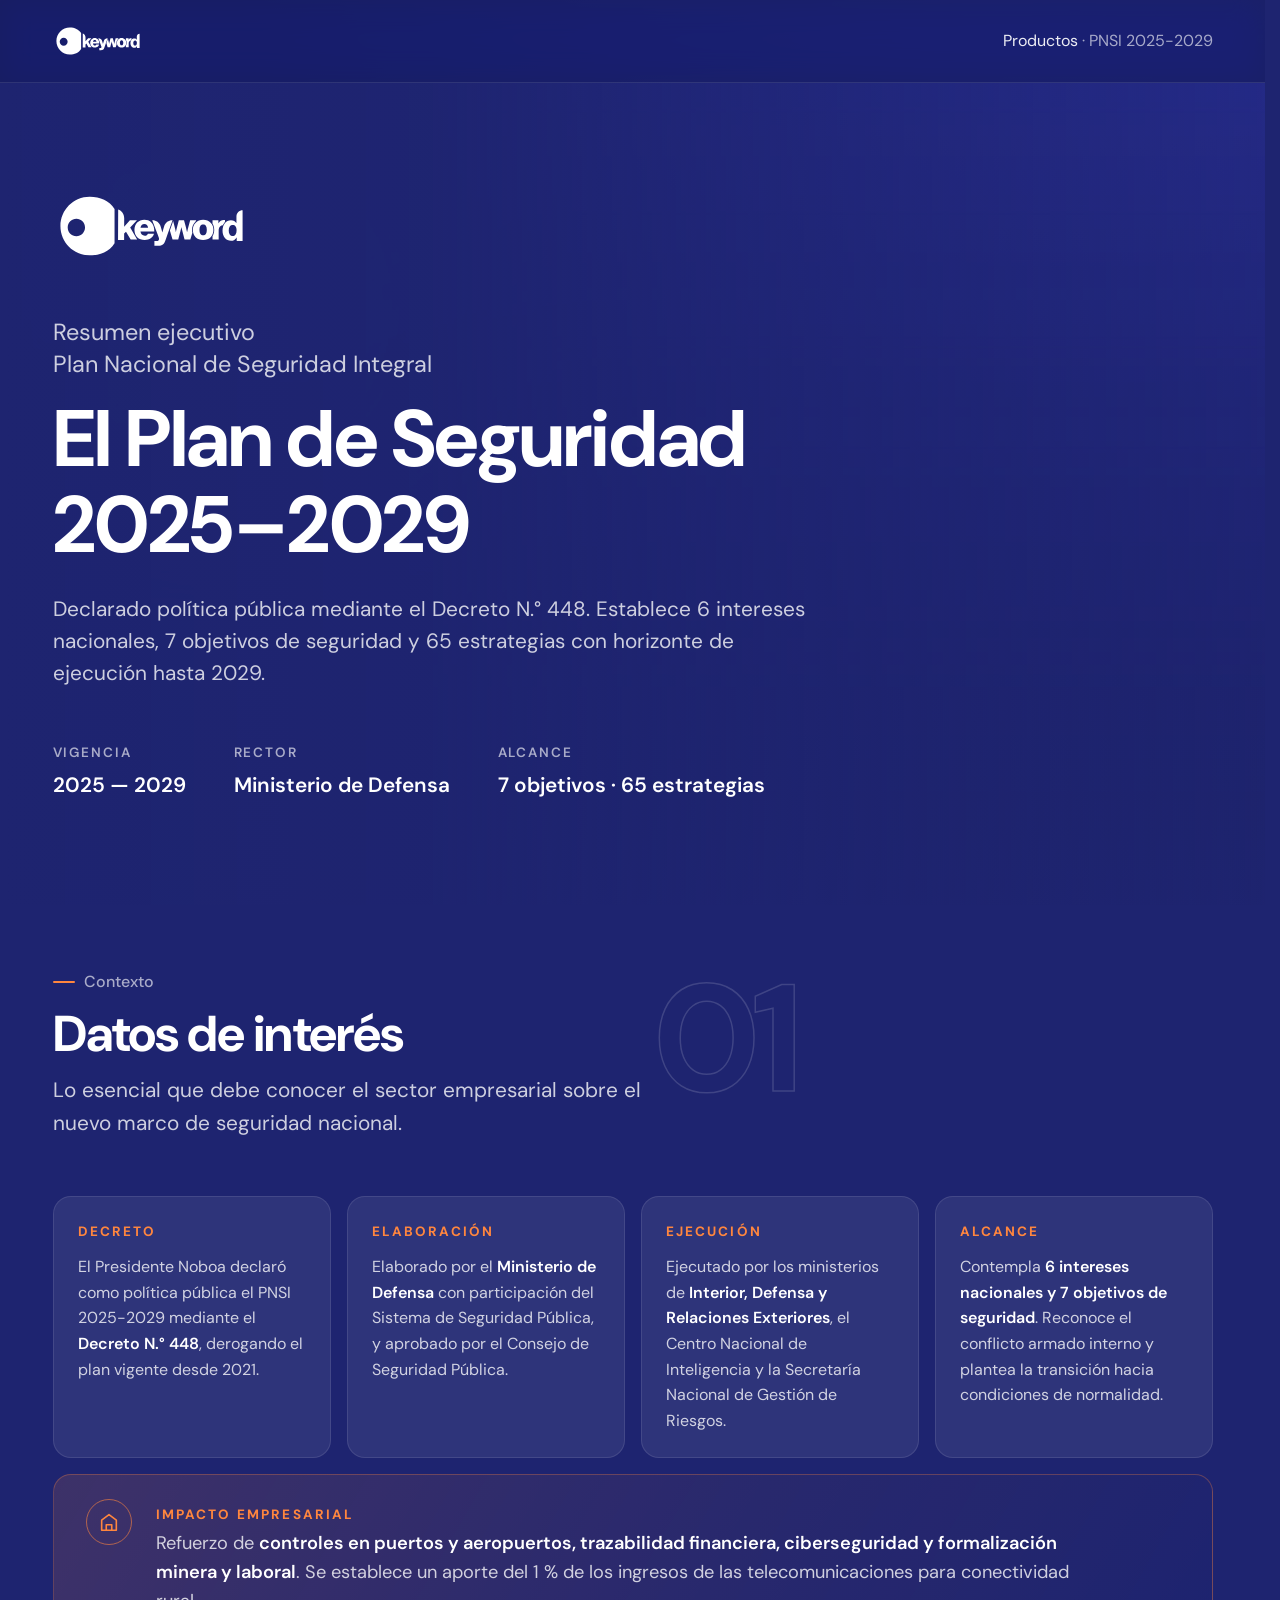
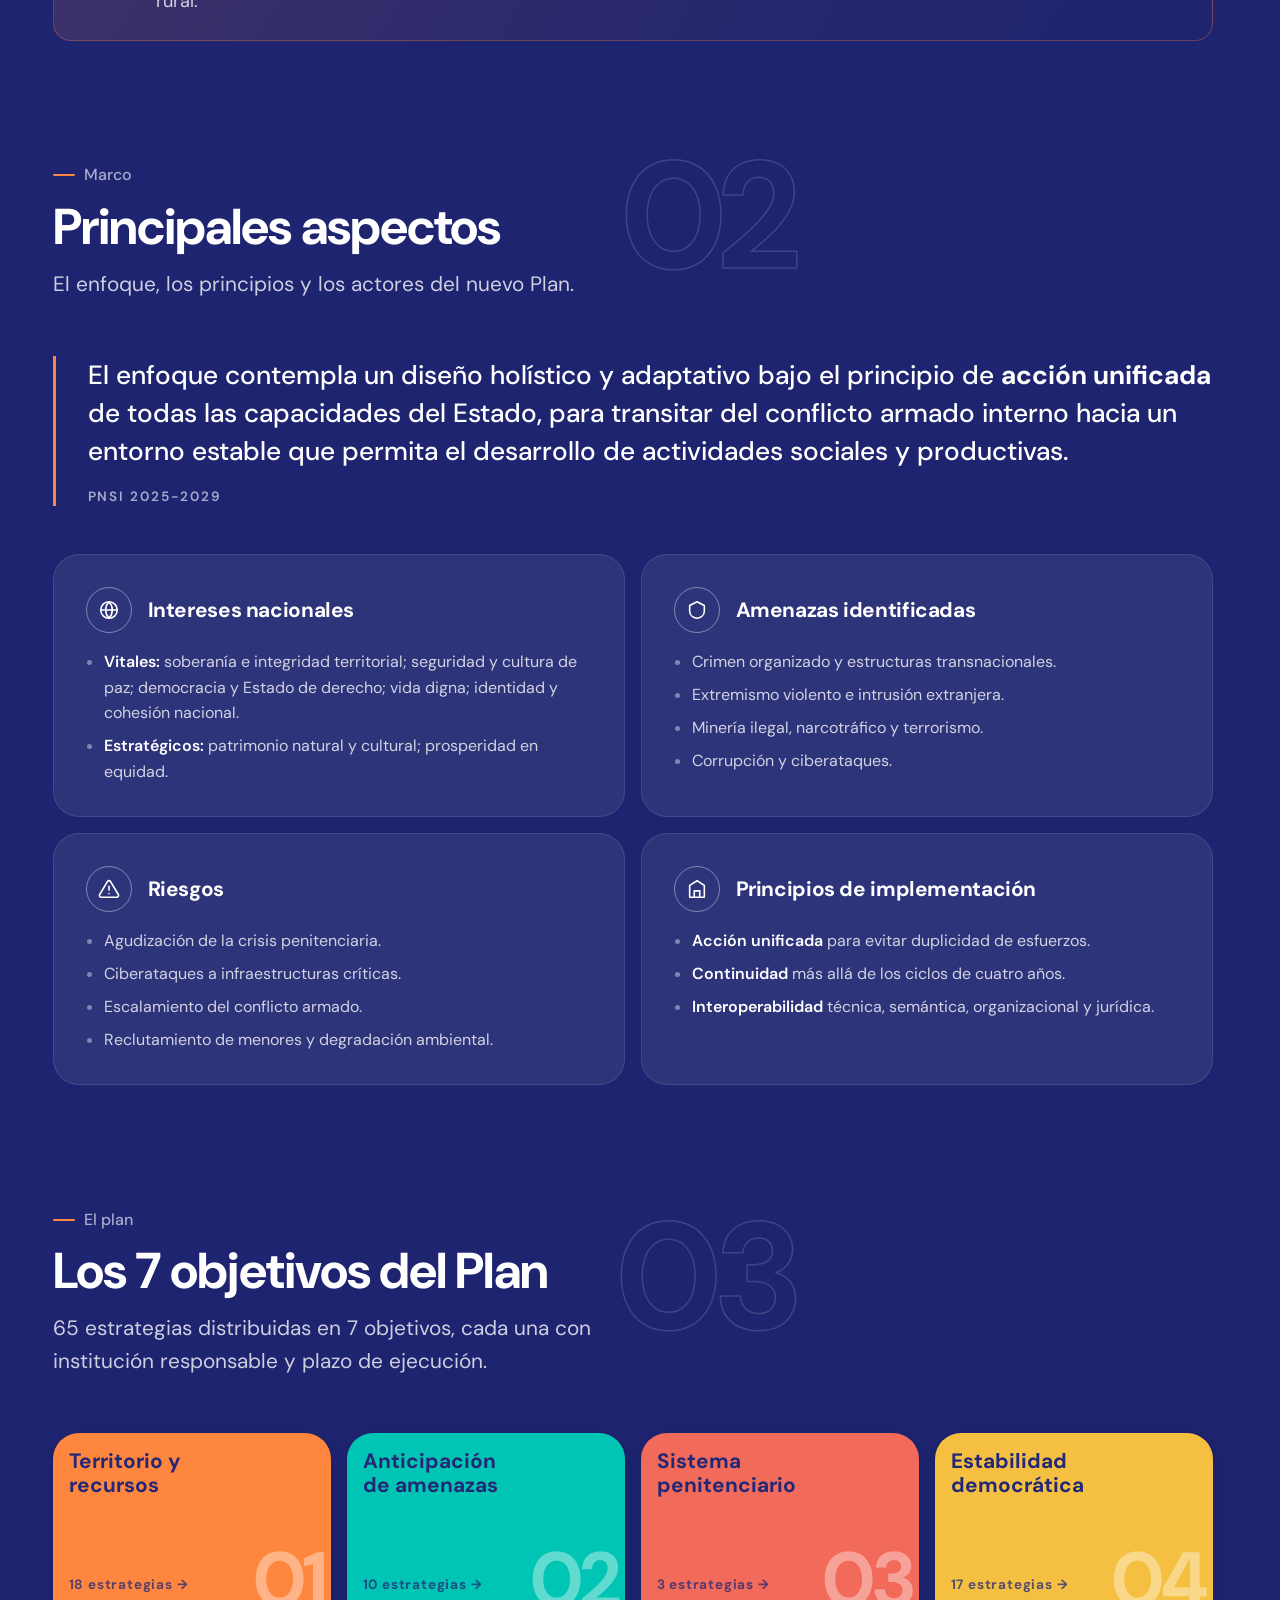
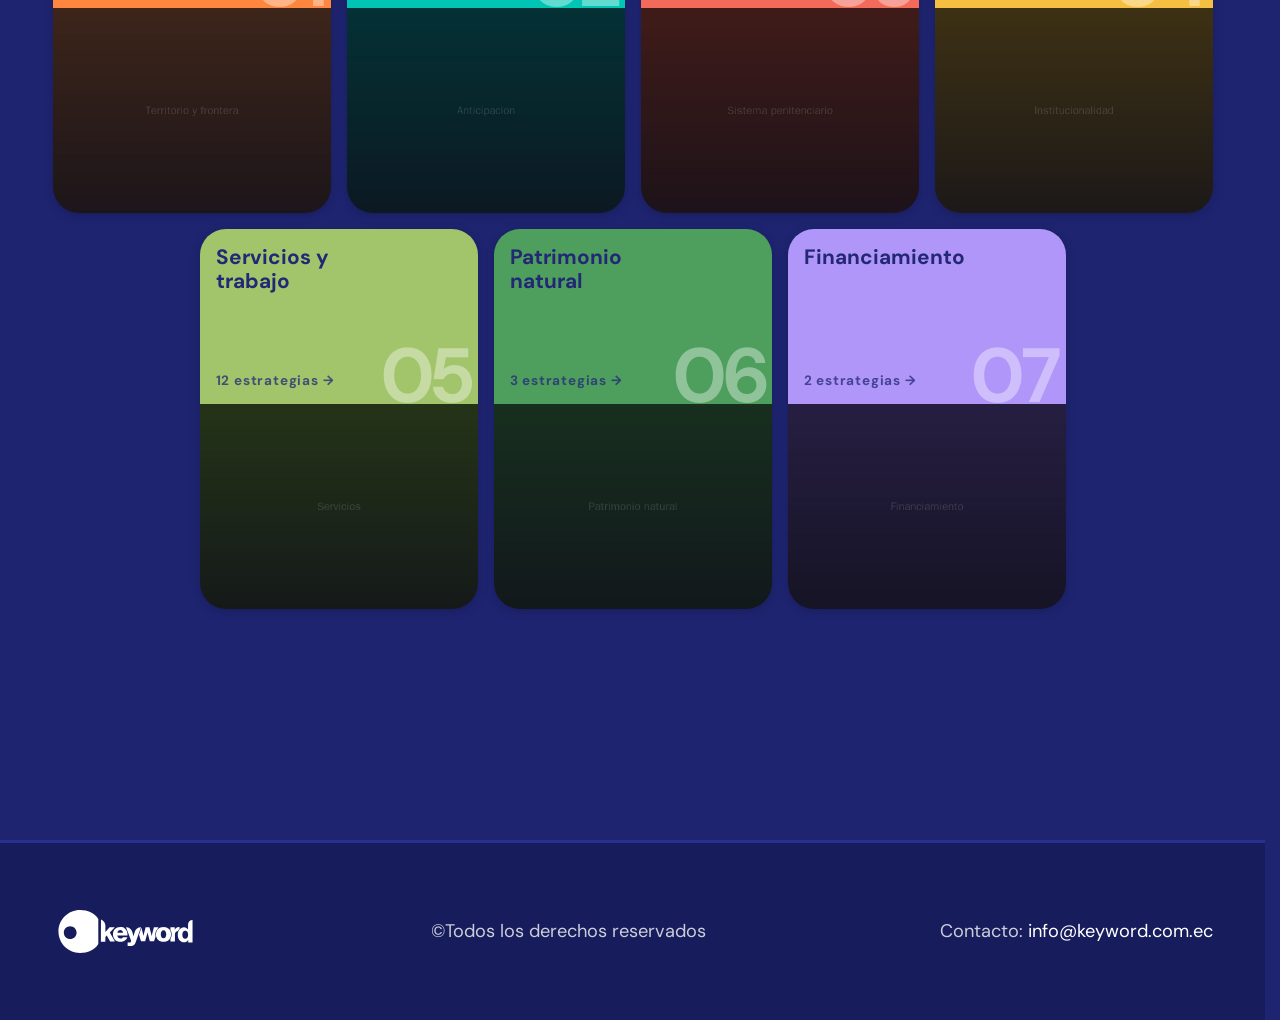
==== index.html @ 62d4cb34 "V3" ====
<!doctype html>
<html lang="es">
<head>
  <meta charset="utf-8" />
  <meta name="viewport" content="width=device-width, initial-scale=1" />
  <title>Plan Nacional de Seguridad Integral 2025-2029 — Keyword</title>
  <meta name="description" content="Resumen ejecutivo del Plan Nacional de Seguridad Integral 2025-2029 (Decreto 448). Análisis de Keyword sobre los 7 objetivos y su impacto para el sector empresarial." />
  <meta property="og:title" content="Plan Nacional de Seguridad Integral 2025-2029" />
  <meta property="og:description" content="Análisis de Keyword: los 7 objetivos del PNSI y su impacto para el sector empresarial." />
  <meta property="og:type" content="website" />

  <link rel="preconnect" href="https://fonts.googleapis.com" />
  <link rel="preconnect" href="https://fonts.gstatic.com" crossorigin />
  <link rel="stylesheet" href="https://fonts.googleapis.com/css2?family=DM+Sans:opsz,wght@9..40,400;9..40,500;9..40,600;9..40,700&display=swap" />

  <link rel="stylesheet" href="css/styles.css" />
</head>
<body>

<!-- =========================================================
     HEADER
     ========================================================= -->
<header class="site-header">
  <div class="wrap site-header__inner">
    <a href="index.html" class="brand" aria-label="Keyword — inicio">
      <img src="img/logo-keyword-white.svg" alt="Keyword" class="brand__logo" />
    </a>
    <nav class="nav-crumbs" aria-label="Ruta de navegación">
      <a href="index.html">Productos</a> · <span>PNSI 2025-2029</span>
    </nav>
  </div>
</header>

<main>

<!-- =========================================================
     HERO
     ========================================================= -->
<section class="hero" aria-labelledby="titulo-principal">
  <div class="hero__media" aria-hidden="true">
    <img src="img/hero-placeholder.jpg" alt="" loading="eager" />
  </div>
  <div class="wrap hero__inner">
    <div>
      <img src="img/logo-keyword-white.svg" alt="Keyword" class="hero__logo" />
      <p class="hero__eyebrow">Resumen ejecutivo<br/>Plan Nacional de Seguridad Integral</p>
      <h1 class="hero__title" id="titulo-principal">El Plan de Seguridad 2025&ndash;2029</h1>
      <p class="hero__subtitle">
        Declarado política pública mediante el Decreto N.° 448. Establece
        6 intereses nacionales, 7 objetivos de seguridad y 65 estrategias con
        horizonte de ejecución hasta 2029.
      </p>
      <div class="hero__meta">
        <span>Vigencia<strong>2025 — 2029</strong></span>
        <span>Rector<strong>Ministerio de Defensa</strong></span>
        <span>Alcance<strong>7 objetivos · 65 estrategias</strong></span>
      </div>
    </div>
  </div>
</section>

<!-- =========================================================
     DATOS DE INTERÉS
     ========================================================= -->
<section class="section" aria-labelledby="titulo-datos">
  <div class="wrap">
    <header class="section-mark">
      <span class="section-mark__num" aria-hidden="true">01</span>
      <p class="section-mark__eyebrow">Contexto</p>
      <h2 class="section-mark__title" id="titulo-datos">Datos de interés</h2>
      <p class="section-mark__lead">
        Lo esencial que debe conocer el sector empresarial sobre el nuevo marco
        de seguridad nacional.
      </p>
    </header>

    <div class="facts-grid">
      <article class="fact">
        <span class="fact__label">Decreto</span>
        <p class="fact__text">
          El Presidente Noboa declaró como política pública el PNSI 2025-2029
          mediante el <strong>Decreto N.° 448</strong>, derogando el plan
          vigente desde 2021.
        </p>
      </article>
      <article class="fact">
        <span class="fact__label">Elaboración</span>
        <p class="fact__text">
          Elaborado por el <strong>Ministerio de Defensa</strong> con
          participación del Sistema de Seguridad Pública, y aprobado por el
          Consejo de Seguridad Pública.
        </p>
      </article>
      <article class="fact">
        <span class="fact__label">Ejecución</span>
        <p class="fact__text">
          Ejecutado por los ministerios de <strong>Interior, Defensa y
          Relaciones Exteriores</strong>, el Centro Nacional de Inteligencia y
          la Secretaría Nacional de Gestión de Riesgos.
        </p>
      </article>
      <article class="fact">
        <span class="fact__label">Alcance</span>
        <p class="fact__text">
          Contempla <strong>6 intereses nacionales y 7 objetivos de
          seguridad</strong>. Reconoce el conflicto armado interno y plantea la
          transición hacia condiciones de normalidad.
        </p>
      </article>

      <article class="fact fact--highlight">
        <div class="fact__icon" aria-hidden="true">
          <svg width="22" height="22" viewBox="0 0 24 24" fill="none" stroke="currentColor" stroke-width="1.75" stroke-linecap="round" stroke-linejoin="round"><path d="M4 21V10l8-6 8 6v11M4 21h16M9 21v-6h6v6"/></svg>
        </div>
        <div>
          <span class="fact__label">Impacto empresarial</span>
          <p class="fact__text">
            Refuerzo de <strong>controles en puertos y aeropuertos,
            trazabilidad financiera, ciberseguridad y formalización minera y
            laboral</strong>. Se establece un aporte del 1 % de los ingresos
            de las telecomunicaciones para conectividad rural.
          </p>
        </div>
      </article>
    </div>
  </div>
</section>

<!-- =========================================================
     PRINCIPALES ASPECTOS
     ========================================================= -->
<section class="section" aria-labelledby="titulo-aspectos">
  <div class="wrap">
    <header class="section-mark">
      <span class="section-mark__num" aria-hidden="true">02</span>
      <p class="section-mark__eyebrow">Marco</p>
      <h2 class="section-mark__title" id="titulo-aspectos">Principales aspectos</h2>
      <p class="section-mark__lead">
        El enfoque, los principios y los actores del nuevo Plan.
      </p>
    </header>

    <blockquote class="pull-quote">
      El enfoque contempla un diseño holístico y adaptativo bajo el principio
      de <strong>acción unificada</strong> de todas las capacidades del Estado,
      para transitar del conflicto armado interno hacia un entorno estable que
      permita el desarrollo de actividades sociales y productivas.
      <cite>PNSI 2025-2029</cite>
    </blockquote>

    <div class="topic-grid">
      <article class="topic">
        <div class="topic__head">
          <div class="topic__icon" aria-hidden="true">
            <svg width="22" height="22" viewBox="0 0 24 24" fill="none" stroke="currentColor" stroke-width="1.75" stroke-linecap="round" stroke-linejoin="round"><circle cx="12" cy="12" r="9"/><path d="M3 12h18M12 3a13 13 0 0 1 0 18M12 3a13 13 0 0 0 0 18"/></svg>
          </div>
          <h3 class="topic__title">Intereses nacionales</h3>
        </div>
        <ul>
          <li><strong>Vitales:</strong> soberanía e integridad territorial; seguridad y cultura de paz; democracia y Estado de derecho; vida digna; identidad y cohesión nacional.</li>
          <li><strong>Estratégicos:</strong> patrimonio natural y cultural; prosperidad en equidad.</li>
        </ul>
      </article>

      <article class="topic">
        <div class="topic__head">
          <div class="topic__icon" aria-hidden="true">
            <svg width="22" height="22" viewBox="0 0 24 24" fill="none" stroke="currentColor" stroke-width="1.75" stroke-linecap="round" stroke-linejoin="round"><path d="M12 3l8 4v6c0 4.5-3.5 7.5-8 8-4.5-.5-8-3.5-8-8V7l8-4z"/></svg>
          </div>
          <h3 class="topic__title">Amenazas identificadas</h3>
        </div>
        <ul>
          <li>Crimen organizado y estructuras transnacionales.</li>
          <li>Extremismo violento e intrusión extranjera.</li>
          <li>Minería ilegal, narcotráfico y terrorismo.</li>
          <li>Corrupción y ciberataques.</li>
        </ul>
      </article>

      <article class="topic">
        <div class="topic__head">
          <div class="topic__icon" aria-hidden="true">
            <svg width="22" height="22" viewBox="0 0 24 24" fill="none" stroke="currentColor" stroke-width="1.75" stroke-linecap="round" stroke-linejoin="round"><path d="M12 9v4M12 17h.01M10.3 3.86 1.82 18a2 2 0 0 0 1.71 3h16.94a2 2 0 0 0 1.71-3L13.7 3.86a2 2 0 0 0-3.4 0z"/></svg>
          </div>
          <h3 class="topic__title">Riesgos</h3>
        </div>
        <ul>
          <li>Agudización de la crisis penitenciaria.</li>
          <li>Ciberataques a infraestructuras críticas.</li>
          <li>Escalamiento del conflicto armado.</li>
          <li>Reclutamiento de menores y degradación ambiental.</li>
        </ul>
      </article>

      <article class="topic">
        <div class="topic__head">
          <div class="topic__icon" aria-hidden="true">
            <svg width="22" height="22" viewBox="0 0 24 24" fill="none" stroke="currentColor" stroke-width="1.75" stroke-linecap="round" stroke-linejoin="round"><path d="M4 20V8l8-5 8 5v12M4 21h16M9 21v-7h6v7"/></svg>
          </div>
          <h3 class="topic__title">Principios de implementación</h3>
        </div>
        <ul>
          <li><strong>Acción unificada</strong> para evitar duplicidad de esfuerzos.</li>
          <li><strong>Continuidad</strong> más allá de los ciclos de cuatro años.</li>
          <li><strong>Interoperabilidad</strong> técnica, semántica, organizacional y jurídica.</li>
        </ul>
      </article>
    </div>
  </div>
</section>

<!-- =========================================================
     MURO DE OBJETIVOS
     ========================================================= -->
<section class="section" aria-labelledby="titulo-objetivos">
  <div class="wrap">
    <header class="section-mark">
      <span class="section-mark__num" aria-hidden="true">03</span>
      <p class="section-mark__eyebrow">El plan</p>
      <h2 class="section-mark__title" id="titulo-objetivos">Los 7 objetivos del Plan</h2>
      <p class="section-mark__lead">
        65 estrategias distribuidas en 7 objetivos, cada una con institución
        responsable y plazo de ejecución.
      </p>
    </header>

    <div class="objectives__grid">
      <a href="pages/objetivo-1.html" class="obj-cover obj-cover--1">
        <span class="obj-cover__top">
          <span class="obj-cover__num" aria-hidden="true">01</span>
          <span class="obj-cover__title">Territorio y recursos</span>
          <span class="obj-cover__cta">18 estrategias →</span>
        </span>
        <span class="obj-cover__photo"><img src="img/obj-1-cover.jpg" alt="" loading="lazy" /></span>
      </a>

      <a href="pages/objetivo-2.html" class="obj-cover obj-cover--2">
        <span class="obj-cover__top">
          <span class="obj-cover__num" aria-hidden="true">02</span>
          <span class="obj-cover__title">Anticipación de amenazas</span>
          <span class="obj-cover__cta">10 estrategias →</span>
        </span>
        <span class="obj-cover__photo"><img src="img/obj-2-cover.jpg" alt="" loading="lazy" /></span>
      </a>

      <a href="pages/objetivo-3.html" class="obj-cover obj-cover--3">
        <span class="obj-cover__top">
          <span class="obj-cover__num" aria-hidden="true">03</span>
          <span class="obj-cover__title">Sistema penitenciario</span>
          <span class="obj-cover__cta">3 estrategias →</span>
        </span>
        <span class="obj-cover__photo"><img src="img/obj-3-cover.jpg" alt="" loading="lazy" /></span>
      </a>

      <a href="pages/objetivo-4.html" class="obj-cover obj-cover--4">
        <span class="obj-cover__top">
          <span class="obj-cover__num" aria-hidden="true">04</span>
          <span class="obj-cover__title">Estabilidad democrática</span>
          <span class="obj-cover__cta">17 estrategias →</span>
        </span>
        <span class="obj-cover__photo"><img src="img/obj-4-cover.jpg" alt="" loading="lazy" /></span>
      </a>

      <a href="pages/objetivo-5.html" class="obj-cover obj-cover--5">
        <span class="obj-cover__top">
          <span class="obj-cover__num" aria-hidden="true">05</span>
          <span class="obj-cover__title">Servicios y trabajo</span>
          <span class="obj-cover__cta">12 estrategias →</span>
        </span>
        <span class="obj-cover__photo"><img src="img/obj-5-cover.jpg" alt="" loading="lazy" /></span>
      </a>

      <a href="pages/objetivo-6.html" class="obj-cover obj-cover--6">
        <span class="obj-cover__top">
          <span class="obj-cover__num" aria-hidden="true">06</span>
          <span class="obj-cover__title">Patrimonio natural</span>
          <span class="obj-cover__cta">3 estrategias →</span>
        </span>
        <span class="obj-cover__photo"><img src="img/obj-6-cover.jpg" alt="" loading="lazy" /></span>
      </a>

      <a href="pages/objetivo-7.html" class="obj-cover obj-cover--7">
        <span class="obj-cover__top">
          <span class="obj-cover__num" aria-hidden="true">07</span>
          <span class="obj-cover__title">Financiamiento</span>
          <span class="obj-cover__cta">2 estrategias →</span>
        </span>
        <span class="obj-cover__photo"><img src="img/obj-7-cover.jpg" alt="" loading="lazy" /></span>
      </a>
    </div>
  </div>
</section>

</main>

<!-- =========================================================
     FOOTER
     ========================================================= -->
<footer class="site-footer">
  <div class="wrap site-footer__inner">
    <img src="img/logo-keyword-white.svg" alt="Keyword" class="site-footer__logo" />
    <p class="site-footer__copy">©Todos los derechos reservados</p>
    <p class="site-footer__contact">Contacto: <a href="mailto:info@keyword.com.ec">info@keyword.com.ec</a></p>
  </div>
</footer>

</body>
</html>
---- css/styles.css ----
/* ============================================================
   KEYWORD — Plan Nacional de Seguridad Integral 2025-2029
   Sistema visual v2.0 — calidad producción
   ------------------------------------------------------------
   Lenguaje visual heredado del PDF de referencia:
   · Campo índigo profundo como lienzo
   · DM Sans única familia, pesos 400-700
   · Números outline gigantes como firma
   · Cover cards color + foto
   · Tarjetas glass flotantes, radios generosos
   · "Metas" con bandera naranja/verde
   ============================================================ */

:root {
  /* ---- Color ---- */
  --indigo:        #1E2470;
  --indigo-deep:   #171C5C;
  --indigo-soft:   #2A2F92;
  --ink:           #232876;   /* texto sobre bloques de color */
  --white:         #FFFFFF;

  --t-90: rgba(255,255,255,0.92);
  --t-75: rgba(255,255,255,0.78);
  --t-60: rgba(255,255,255,0.62);
  --t-40: rgba(255,255,255,0.40);
  --t-15: rgba(255,255,255,0.15);
  --t-10: rgba(255,255,255,0.10);
  --t-08: rgba(255,255,255,0.075);

  --orange:  #FF863E;   /* Metas + acento primario */
  --green:   #A2C56B;   /* Metas alternas */

  /* 7 acentos, uno por objetivo */
  --obj-1: #FF863E;
  --obj-2: #01C5B4;
  --obj-3: #F26A5A;
  --obj-4: #F5C042;
  --obj-5: #A2C56B;
  --obj-6: #4E9F5E;
  --obj-7: #B096F8;

  /* ---- Tipografía ---- */
  --font: "DM Sans", ui-sans-serif, system-ui, -apple-system, sans-serif;

  /* Escala fluida */
  --fs-xs:   clamp(0.78rem, 0.75rem + 0.12vw, 0.85rem);
  --fs-sm:   clamp(0.9rem, 0.86rem + 0.18vw, 1rem);
  --fs-base: clamp(1rem, 0.95rem + 0.28vw, 1.14rem);
  --fs-md:   clamp(1.12rem, 1.05rem + 0.34vw, 1.3rem);
  --fs-lg:   clamp(1.35rem, 1.2rem + 0.6vw, 1.65rem);
  --fs-xl:   clamp(1.7rem, 1.45rem + 1.1vw, 2.3rem);
  --fs-2xl:  clamp(2.15rem, 1.8rem + 1.8vw, 3.15rem);
  --fs-3xl:  clamp(2.7rem, 2.1rem + 2.9vw, 4.4rem);
  --fs-hero: clamp(2.8rem, 2rem + 3.9vw, 5rem);

  /* ---- Espaciado (escala 8) ---- */
  --s-1: 0.5rem;
  --s-2: 0.75rem;
  --s-3: 1rem;
  --s-4: 1.5rem;
  --s-5: 2rem;
  --s-6: 3rem;
  --s-7: 4rem;
  --s-section: clamp(4rem, 9vw, 7.5rem);

  /* ---- Layout ---- */
  --wrap:   1160px;
  --gutter: clamp(1.25rem, 4vw, 2.5rem);

  /* ---- Radios ---- */
  --r-sm: 10px;
  --r:    18px;
  --r-lg: 26px;
  --r-xl: 34px;

  /* ---- Sombras / elevación ---- */
  --elev-1: 0 2px 10px rgba(10, 12, 40, 0.25);
  --elev-2: 0 12px 34px rgba(10, 12, 40, 0.35);
  --elev-3: 0 24px 60px rgba(10, 12, 40, 0.45);

  /* ---- Motion ---- */
  --ease: cubic-bezier(0.22, 1, 0.36, 1);
  --t-fast: 180ms;
  --t-med:  320ms;
}

/* ============================================================
   Base
   ============================================================ */
*, *::before, *::after { box-sizing: border-box; }

html {
  -webkit-text-size-adjust: 100%;
  scroll-behavior: smooth;
  scrollbar-gutter: stable;
}

body {
  margin: 0;
  font-family: var(--font);
  font-size: var(--fs-base);
  line-height: 1.6;
  color: var(--white);
  background-color: var(--indigo);
  background-image:
    radial-gradient(90rem 50rem at 85% -10%, rgba(64, 70, 190, 0.35), transparent 60%),
    radial-gradient(70rem 45rem at -10% 110%, rgba(12, 14, 60, 0.55), transparent 55%);
  background-attachment: fixed;
  -webkit-font-smoothing: antialiased;
  text-rendering: optimizeLegibility;
  min-height: 100dvh;
}

img, svg { display: block; max-width: 100%; height: auto; }
a { color: inherit; }

::selection { background: var(--orange); color: var(--ink); }

:focus-visible {
  outline: 2px solid var(--orange);
  outline-offset: 3px;
  border-radius: 4px;
}

h1, h2, h3, h4 {
  font-weight: 700;
  line-height: 1.08;
  letter-spacing: -0.018em;
  margin: 0;
  text-wrap: balance;
}

p { margin: 0; }

.wrap {
  width: min(var(--wrap), 100% - var(--gutter) * 2);
  margin-inline: auto;
}

/* ============================================================
   Header
   ============================================================ */
.site-header {
  position: sticky;
  top: 0;
  z-index: 40;
  background: rgba(23, 28, 92, 0.72);
  backdrop-filter: saturate(1.5) blur(16px);
  -webkit-backdrop-filter: saturate(1.5) blur(16px);
  border-bottom: 1px solid var(--t-10);
}
.site-header__inner {
  display: flex;
  align-items: center;
  justify-content: space-between;
  gap: var(--s-3);
  height: 82px;
}
.brand {
  display: inline-flex;
  align-items: center;
  text-decoration: none;
  flex-shrink: 0;
}
.brand__logo { height: 36px; width: auto; }
@media (max-width: 560px) {
  .site-header__inner { height: 68px; }
  .brand__logo { height: 30px; }
}

.nav-crumbs {
  font-size: var(--fs-sm);
  color: var(--t-60);
  white-space: nowrap;
  overflow: hidden;
  text-overflow: ellipsis;
}
.nav-crumbs a {
  color: var(--t-90);
  text-decoration: none;
  transition: color var(--t-fast) var(--ease);
}
.nav-crumbs a:hover { color: var(--orange); }

/* ============================================================
   HERO — split como la portada del PDF (texto | foto fundida)
   ============================================================ */
.hero {
  position: relative;
  overflow: hidden;
  isolation: isolate;
}
.hero__media {
  position: absolute;
  inset: 0;
  z-index: -1;
}
.hero__media img {
  width: 100%;
  height: 100%;
  object-fit: cover;
  object-position: 70% center;
  opacity: 0.55;
}
/* Degradado izquierda→derecha: el texto siempre asienta sobre índigo */
.hero__media::after {
  content: "";
  position: absolute;
  inset: 0;
  background:
    linear-gradient(90deg,
      var(--indigo) 0%,
      rgba(30, 36, 112, 0.96) 34%,
      rgba(30, 36, 112, 0.72) 58%,
      rgba(30, 36, 112, 0.35) 100%),
    linear-gradient(0deg,
      rgba(30, 36, 112, 0.9) 0%,
      transparent 30%);
}

.hero__inner {
  display: grid;
  grid-template-columns: minmax(0, 760px);
  min-height: clamp(560px, 76vh, 800px);
  align-content: center;
  padding-block: clamp(4rem, 9vw, 6.5rem);
}

/* Logo dentro del banner — firma editorial de la referencia */
.hero__logo {
  height: clamp(52px, 6.5vw, 78px);
  width: auto;
  margin-bottom: clamp(2rem, 5vw, 3.25rem);
}
.hero__eyebrow {
  font-size: clamp(1.05rem, 0.9rem + 0.7vw, 1.5rem);
  font-weight: 400;
  line-height: 1.35;
  color: var(--t-75);
  margin-bottom: var(--s-3);
  max-width: 30ch;
}
.hero__title {
  font-size: var(--fs-hero);
  max-width: 15ch;
  margin-bottom: var(--s-4);
}
.hero__subtitle {
  font-size: var(--fs-md);
  line-height: 1.55;
  color: var(--t-75);
  max-width: 54ch;
}
.hero__meta {
  margin-top: clamp(2rem, 5vw, 3.25rem);
  display: flex;
  flex-wrap: wrap;
  gap: var(--s-4) var(--s-6);
}
.hero__meta span {
  font-size: var(--fs-xs);
  font-weight: 600;
  letter-spacing: 0.14em;
  text-transform: uppercase;
  color: var(--t-60);
}
.hero__meta strong {
  display: block;
  margin-top: 0.3rem;
  font-size: var(--fs-md);
  font-weight: 600;
  letter-spacing: normal;
  text-transform: none;
  color: var(--white);
}

/* ============================================================
   Secciones — ritmo vertical consistente
   ============================================================ */
.section { padding-block: calc(var(--s-section) / 2); }
.section:first-of-type { padding-top: var(--s-section); }
.section:last-of-type  { padding-bottom: var(--s-section); }

/* Encabezado de sección con número outline (firma del PDF) */
.section-mark {
  position: relative;
  margin-bottom: clamp(2.25rem, 5vw, 3.5rem);
  max-width: 640px;
}
.section-mark__num {
  position: absolute;
  top: 50%;
  right: calc(-1 * clamp(0rem, 8vw, 9rem));
  transform: translateY(-58%);
  font-size: clamp(5rem, 12vw, 9.5rem);
  font-weight: 700;
  line-height: 1;
  letter-spacing: -0.04em;
  color: transparent;
  -webkit-text-stroke: 1.5px var(--t-15);
  pointer-events: none;
  user-select: none;
}
@media (max-width: 900px) {
  .section-mark__num {
    position: static;
    display: block;
    transform: none;
    font-size: 4rem;
    margin-bottom: 0.25rem;
  }
}
.section-mark__eyebrow {
  display: inline-flex;
  align-items: center;
  gap: 0.6rem;
  font-size: var(--fs-sm);
  font-weight: 500;
  color: var(--t-60);
  margin-bottom: var(--s-2);
}
.section-mark__eyebrow::before {
  content: "";
  width: 22px;
  height: 2px;
  background: var(--orange);
  border-radius: 2px;
}
.section-mark__title {
  font-size: var(--fs-2xl);
  margin-bottom: var(--s-2);
}
.section-mark__lead {
  font-size: var(--fs-md);
  color: var(--t-75);
  max-width: 56ch;
}

/* ============================================================
   Datos de interés — 4 + banner destacado
   ============================================================ */
.facts-grid {
  display: grid;
  gap: var(--s-3);
  grid-template-columns: repeat(4, 1fr);
}
@media (max-width: 1024px) { .facts-grid { grid-template-columns: repeat(2, 1fr); } }
@media (max-width: 560px)  { .facts-grid { grid-template-columns: 1fr; } }

.fact {
  background: var(--t-08);
  border: 1px solid var(--t-10);
  border-radius: var(--r);
  padding: var(--s-4);
  display: flex;
  flex-direction: column;
  gap: var(--s-2);
  transition: background var(--t-fast) var(--ease), border-color var(--t-fast) var(--ease);
}
.fact:hover { background: var(--t-10); border-color: var(--t-15); }
.fact__label {
  font-size: var(--fs-xs);
  font-weight: 700;
  letter-spacing: 0.16em;
  text-transform: uppercase;
  color: var(--orange);
}
.fact__text {
  font-size: var(--fs-sm);
  line-height: 1.6;
  color: var(--t-75);
}
.fact__text strong { color: var(--white); font-weight: 600; }

/* Banner destacado — impacto empresarial */
.fact--highlight {
  grid-column: 1 / -1;
  flex-direction: row;
  align-items: flex-start;
  gap: var(--s-4);
  background: linear-gradient(120deg, rgba(255, 134, 62, 0.14), rgba(255, 134, 62, 0.05) 55%, transparent);
  border-color: rgba(255, 134, 62, 0.3);
  padding: var(--s-4) var(--s-5);
}
.fact--highlight:hover { background: linear-gradient(120deg, rgba(255,134,62,0.18), rgba(255,134,62,0.07) 55%, transparent); }
.fact--highlight .fact__icon {
  flex-shrink: 0;
  width: 46px;
  height: 46px;
  border-radius: 50%;
  border: 1.5px solid rgba(255, 134, 62, 0.6);
  display: grid;
  place-items: center;
  color: var(--orange);
}
.fact--highlight .fact__text { max-width: 72ch; font-size: var(--fs-base); }
@media (max-width: 560px) {
  .fact--highlight { flex-direction: column; }
}

/* ============================================================
   Aspectos — cita + tarjetas temáticas
   ============================================================ */
.pull-quote {
  margin: 0 0 clamp(2rem, 5vw, 3rem);
  padding-left: var(--s-5);
  border-left: 3px solid var(--orange);
  font-size: var(--fs-lg);
  font-weight: 500;
  line-height: 1.45;
  max-width: 68ch;
  text-wrap: pretty;
}
.pull-quote strong { font-weight: 700; }
.pull-quote cite {
  display: block;
  margin-top: var(--s-3);
  font-style: normal;
  font-size: var(--fs-xs);
  font-weight: 600;
  letter-spacing: 0.14em;
  text-transform: uppercase;
  color: var(--t-60);
}

.topic-grid {
  display: grid;
  gap: var(--s-3);
  grid-template-columns: repeat(2, 1fr);
}
@media (max-width: 800px) { .topic-grid { grid-template-columns: 1fr; } }

.topic {
  background: var(--t-08);
  border: 1px solid var(--t-10);
  border-radius: var(--r-lg);
  padding: var(--s-5);
  display: flex;
  flex-direction: column;
  gap: var(--s-3);
  transition: background var(--t-fast) var(--ease), border-color var(--t-fast) var(--ease);
}
.topic:hover { background: var(--t-10); border-color: var(--t-15); }
.topic__head {
  display: flex;
  align-items: center;
  gap: var(--s-3);
}
.topic__icon {
  flex-shrink: 0;
  width: 46px;
  height: 46px;
  border-radius: 50%;
  border: 1.5px solid var(--t-40);
  display: grid;
  place-items: center;
  color: var(--white);
}
.topic__title { font-size: var(--fs-md); }
.topic ul {
  margin: 0;
  padding-left: 1.15rem;
  font-size: var(--fs-sm);
  line-height: 1.6;
  color: var(--t-75);
  display: flex;
  flex-direction: column;
  gap: 0.45rem;
}
.topic ul li::marker { color: var(--t-40); }
.topic ul li strong { color: var(--white); font-weight: 600; }

/* ============================================================
   MURO DE OBJETIVOS — cover cards (firma del PDF)
   Desktop: fila de 4 + fila de 3 centrada
   ============================================================ */
.objectives__grid {
  display: grid;
  gap: var(--s-3);
  grid-template-columns: repeat(8, 1fr);
}
.obj-cover { grid-column: span 2; }
/* Fila 2 centrada: 3 tarjetas de 2 col, arrancando en col 2 */
.obj-cover:nth-child(5) { grid-column: 2 / span 2; }
@media (max-width: 1024px) {
  .objectives__grid { grid-template-columns: repeat(6, 1fr); }
  .obj-cover { grid-column: span 2 !important; }
}
@media (max-width: 760px) {
  .objectives__grid { grid-template-columns: repeat(2, 1fr); }
  .obj-cover { grid-column: span 1 !important; }
}
@media (max-width: 420px) {
  .objectives__grid { grid-template-columns: 1fr; }
}

.obj-cover {
  position: relative;
  display: flex;
  flex-direction: column;
  border-radius: var(--r-lg);
  overflow: hidden;
  text-decoration: none;
  color: inherit;
  aspect-ratio: 3 / 4.1;
  box-shadow: var(--elev-1);
  transition: transform var(--t-med) var(--ease), box-shadow var(--t-med) var(--ease);
  isolation: isolate;
}
.obj-cover:hover,
.obj-cover:focus-visible {
  transform: translateY(-6px);
  box-shadow: var(--elev-3);
}

.obj-cover__top {
  position: relative;
  flex: 0 0 46%;
  padding: var(--s-3) var(--s-3) var(--s-2);
  display: flex;
  flex-direction: column;
  overflow: hidden;
}
.obj-cover__num {
  position: absolute;
  right: 0.4rem;
  bottom: -0.65rem;
  font-size: clamp(3.4rem, 6vw, 4.9rem);
  font-weight: 700;
  line-height: 1;
  letter-spacing: -0.04em;
  color: rgba(255, 255, 255, 0.38);
  pointer-events: none;
  user-select: none;
}
.obj-cover__title {
  position: relative;
  z-index: 1;
  color: var(--ink);
  font-size: var(--fs-md);
  font-weight: 700;
  line-height: 1.16;
  max-width: 9ch;
}
.obj-cover__cta {
  position: relative;
  z-index: 1;
  margin-top: auto;
  font-size: var(--fs-xs);
  font-weight: 700;
  letter-spacing: 0.06em;
  color: var(--ink);
  opacity: 0.75;
  transition: opacity var(--t-fast) var(--ease), transform var(--t-fast) var(--ease);
}
.obj-cover:hover .obj-cover__cta,
.obj-cover:focus-visible .obj-cover__cta {
  opacity: 1;
  transform: translateX(2px);
}

.obj-cover__photo {
  flex: 1;
  overflow: hidden;
  background: var(--indigo-deep);
}
.obj-cover__photo img {
  width: 100%;
  height: 100%;
  object-fit: cover;
  transition: transform 600ms var(--ease);
}
.obj-cover:hover .obj-cover__photo img { transform: scale(1.05); }

.obj-cover--1 .obj-cover__top { background: var(--obj-1); }
.obj-cover--2 .obj-cover__top { background: var(--obj-2); }
.obj-cover--3 .obj-cover__top { background: var(--obj-3); }
.obj-cover--4 .obj-cover__top { background: var(--obj-4); }
.obj-cover--5 .obj-cover__top { background: var(--obj-5); }
.obj-cover--6 .obj-cover__top { background: var(--obj-6); }
.obj-cover--7 .obj-cover__top { background: var(--obj-7); }

/* ============================================================
   PÁGINA DE OBJETIVO
   ============================================================ */

/* Mini navegación superior de objetivos */
.obj-nav-top { padding-block: var(--s-3) 0; }
.obj-nav-top__grid {
  display: grid;
  grid-template-columns: repeat(7, 1fr);
  gap: var(--s-1);
}
@media (max-width: 900px) { .obj-nav-top__grid { grid-template-columns: repeat(4, 1fr); } }
@media (max-width: 540px) { .obj-nav-top__grid { grid-template-columns: repeat(2, 1fr); } }

.obj-nav-top__item {
  min-height: 56px;
  display: flex;
  flex-direction: column;
  justify-content: center;
  gap: 0.1rem;
  padding: 0.5rem 0.8rem;
  border-radius: var(--r-sm);
  text-decoration: none;
  color: var(--ink);
  line-height: 1.15;
  transition: transform var(--t-fast) var(--ease), filter var(--t-fast) var(--ease), opacity var(--t-fast) var(--ease);
  opacity: 0.88;
}
.obj-nav-top__item:hover { transform: translateY(-2px); filter: brightness(1.07); opacity: 1; }
.obj-nav-top__item small {
  font-weight: 700;
  font-size: var(--fs-xs);
  opacity: 0.7;
}
.obj-nav-top__item span {
  font-weight: 600;
  font-size: 0.74rem;
}
.obj-nav-top__item[aria-current="page"] {
  opacity: 1;
  box-shadow: inset 0 0 0 2px rgba(35, 40, 118, 0.55);
}

.obj-nav-top__item--1 { background: var(--obj-1); }
.obj-nav-top__item--2 { background: var(--obj-2); }
.obj-nav-top__item--3 { background: var(--obj-3); }
.obj-nav-top__item--4 { background: var(--obj-4); }
.obj-nav-top__item--5 { background: var(--obj-5); }
.obj-nav-top__item--6 { background: var(--obj-6); }
.obj-nav-top__item--7 { background: var(--obj-7); }

/* Hero del objetivo — "Objetivo / Nombre / número outline" */
.obj-hero { padding-block: clamp(2.5rem, 7vw, 4.5rem) 0; }
.obj-hero__kicker {
  font-size: var(--fs-xl);
  font-weight: 500;
  color: var(--t-75);
  line-height: 1;
}
.obj-hero__row {
  position: relative;
  display: inline-block;
  max-width: 100%;
  padding-right: clamp(3rem, 10vw, 8rem);
}
.obj-hero__name {
  font-size: var(--fs-3xl);
  font-weight: 700;
  letter-spacing: -0.03em;
  line-height: 1.02;
  margin-top: 0.2rem;
  /* Nombres largos ("Institucionalidad") deben poder reducirse
     sin romper el ancho del viewport en móvil */
  font-size: clamp(2rem, 8.5vw, 4.4rem);
  overflow-wrap: anywhere;
}
.obj-hero__num {
  position: absolute;
  top: -0.55em;
  right: 0;
  font-size: clamp(3rem, 9vw, 7rem);
  font-weight: 700;
  line-height: 1;
  letter-spacing: -0.04em;
  color: transparent;
  -webkit-text-stroke: 1.5px rgba(255, 255, 255, 0.28);
  pointer-events: none;
  user-select: none;
  max-width: 100%;
}
.obj-hero--1 .obj-hero__name { color: var(--obj-1); }
.obj-hero--2 .obj-hero__name { color: var(--obj-2); }
.obj-hero--3 .obj-hero__name { color: var(--obj-3); }
.obj-hero--4 .obj-hero__name { color: var(--obj-4); }
.obj-hero--5 .obj-hero__name { color: var(--obj-5); }
.obj-hero--6 .obj-hero__name { color: var(--obj-6); }
.obj-hero--7 .obj-hero__name { color: var(--obj-7); }

/* Descriptor con conector de punto (como el PDF) */
.obj-hero__desc {
  position: relative;
  margin-top: var(--s-5);
  padding: var(--s-4) var(--s-5);
  max-width: 760px;
  background: var(--t-08);
  border: 1px solid var(--t-15);
  border-radius: var(--r-lg);
  font-size: var(--fs-md);
  line-height: 1.55;
  color: var(--t-90);
}
.obj-hero__desc::before {
  content: "";
  position: absolute;
  left: -5px;
  top: 50%;
  transform: translateY(-50%);
  width: 10px;
  height: 10px;
  border-radius: 50%;
}
.obj-hero--1 .obj-hero__desc::before { background: var(--obj-1); }
.obj-hero--2 .obj-hero__desc::before { background: var(--obj-2); }
.obj-hero--3 .obj-hero__desc::before { background: var(--obj-3); }
.obj-hero--4 .obj-hero__desc::before { background: var(--obj-4); }
.obj-hero--5 .obj-hero__desc::before { background: var(--obj-5); }
.obj-hero--6 .obj-hero__desc::before { background: var(--obj-6); }
.obj-hero--7 .obj-hero__desc::before { background: var(--obj-7); }
.obj-hero__desc strong { color: var(--white); font-weight: 700; }

/* Tarjeta blanca de objetivo + foto */
.obj-intro {
  display: grid;
  grid-template-columns: 1.05fr 1fr;
  gap: var(--s-3);
  margin-top: var(--s-4);
}
@media (max-width: 760px) { .obj-intro { grid-template-columns: 1fr; } }

.obj-intro__card {
  position: relative;
  background: var(--white);
  color: var(--ink);
  border-radius: var(--r-lg);
  padding: var(--s-5);
  padding-right: calc(var(--s-5) + 60px);
  display: flex;
  flex-direction: column;
  justify-content: center;
  gap: var(--s-2);
  min-height: 230px;
}
.obj-intro__badge {
  position: absolute;
  top: var(--s-4);
  right: var(--s-4);
  width: 54px;
  height: 54px;
  border-radius: 50%;
  background: var(--indigo);
  color: var(--white);
  display: grid;
  place-items: center;
}
.obj-intro__label { font-size: var(--fs-lg); font-weight: 700; }
.obj-intro__text {
  font-size: var(--fs-base);
  line-height: 1.55;
  color: #3a3f56;
}
.obj-intro__text strong { color: var(--ink); font-weight: 700; }

.obj-intro__photo {
  border-radius: var(--r-lg);
  overflow: hidden;
  min-height: 230px;
  background: var(--indigo-deep);
}
.obj-intro__photo img { width: 100%; height: 100%; object-fit: cover; }

/* ============================================================
   ROADMAP DE ESTRATEGIAS — agrupadas por plazo de ejecución
   El plazo es el eje organizador: convierte una lista de hasta
   18 estrategias en una hoja de ruta legible.
   ============================================================ */
.roadmap {
  margin-top: clamp(2.5rem, 6vw, 4rem);
  position: relative;
}

/* Encabezado del roadmap con resumen de plazos */
.roadmap__head {
  display: flex;
  flex-wrap: wrap;
  align-items: baseline;
  justify-content: space-between;
  gap: var(--s-3);
  margin-bottom: var(--s-5);
  padding-bottom: var(--s-3);
  border-bottom: 1px solid var(--t-15);
}
.roadmap__title { font-size: var(--fs-xl); }
.roadmap__count {
  font-size: var(--fs-sm);
  color: var(--t-60);
}

/* Una fase = un plazo */
.phase { position: relative; padding-bottom: var(--s-6); }
.phase:last-child { padding-bottom: 0; }

/* Línea vertical que conecta las fases (rail del roadmap) */
.phase::before {
  content: "";
  position: absolute;
  left: 13px;
  top: 30px;
  bottom: -6px;
  width: 2px;
  background: var(--t-15);
}
.phase:last-child::before { display: none; }
@media (max-width: 700px) { .phase::before { display: none; } }

.phase__head {
  display: flex;
  align-items: center;
  gap: var(--s-3);
  margin-bottom: var(--s-4);
}
.phase__dot {
  position: relative;
  z-index: 1;
  flex-shrink: 0;
  width: 28px;
  height: 28px;
  border-radius: 50%;
  border: 2px solid currentColor;
  display: grid;
  place-items: center;
}
.phase__dot::after {
  content: "";
  width: 10px;
  height: 10px;
  border-radius: 50%;
  background: currentColor;
}
@media (max-width: 700px) { .phase__dot { display: none; } }

.phase__label {
  font-size: var(--fs-lg);
  font-weight: 700;
  letter-spacing: -0.01em;
}
.phase__n {
  font-size: var(--fs-xs);
  font-weight: 600;
  letter-spacing: 0.1em;
  text-transform: uppercase;
  color: var(--t-60);
  padding: 0.25rem 0.7rem;
  border: 1px solid var(--t-15);
  border-radius: 999px;
}

/* Color del dot y label por plazo — heredan el acento del objetivo */
.phase--inmediata .phase__dot,
.phase--inmediata .phase__label { color: var(--orange); }
.phase--1 .phase__dot, .phase--1 .phase__label { color: #6FD3E8; }
.phase--2 .phase__dot, .phase--2 .phase__label { color: var(--green); }
.phase--3 .phase__dot, .phase--3 .phase__label { color: var(--obj-7); }

/* Grid de estrategias dentro de una fase */
.phase__grid {
  display: grid;
  grid-template-columns: repeat(2, 1fr);
  gap: var(--s-3);
  margin-left: calc(28px + var(--s-3));
}
@media (max-width: 980px) { .phase__grid { grid-template-columns: 1fr; } }
@media (max-width: 700px) { .phase__grid { margin-left: 0; } }

/* Tarjeta de estrategia */
.strat {
  position: relative;
  display: flex;
  flex-direction: column;
  gap: var(--s-3);
  padding: var(--s-4);
  border-radius: var(--r);
  background: var(--t-08);
  border: 1px solid var(--t-10);
  transition: background var(--t-fast) var(--ease), border-color var(--t-fast) var(--ease), transform var(--t-fast) var(--ease);
}
.strat:hover {
  background: var(--t-10);
  border-color: var(--t-15);
  transform: translateY(-2px);
}
.strat__num {
  font-size: var(--fs-xs);
  font-weight: 700;
  letter-spacing: 0.08em;
  color: var(--t-40);
}
.strat__text {
  font-size: var(--fs-sm);
  line-height: 1.6;
  color: var(--t-90);
  flex: 1;
}
.strat__inst {
  display: inline-flex;
  align-items: center;
  gap: 0.5rem;
  font-size: var(--fs-xs);
  line-height: 1.35;
  color: var(--t-60);
  padding-top: var(--s-2);
  border-top: 1px solid var(--t-10);
}
.strat__inst svg { flex-shrink: 0; opacity: 0.7; }

/* Tarjetas destacadas: primera estrategia de cada fase inmediata */
.strat--accent {
  background: var(--accent, var(--orange));
  border-color: transparent;
  color: var(--ink);
}
.strat--accent .strat__num  { color: rgba(35, 40, 118, 0.6); }
.strat--accent .strat__text { color: var(--ink); font-weight: 500; }
.strat--accent .strat__inst {
  color: rgba(35, 40, 118, 0.75);
  border-top-color: rgba(35, 40, 118, 0.2);
}
.strat--accent:hover { background: var(--accent, var(--orange)); filter: brightness(1.05); }

/* Acento por objetivo — se aplica al contenedor de la página */
.obj-page--1 { --accent: var(--obj-1); }
.obj-page--2 { --accent: var(--obj-2); }
.obj-page--3 { --accent: var(--obj-3); }
.obj-page--4 { --accent: var(--obj-4); }
.obj-page--5 { --accent: var(--obj-5); }
.obj-page--6 { --accent: var(--obj-6); }
.obj-page--7 { --accent: var(--obj-7); }

/* Navegación previo / siguiente al pie del objetivo */
.obj-pager {
  display: flex;
  justify-content: space-between;
  gap: var(--s-3);
  margin-top: clamp(3rem, 6vw, 4.5rem);
  padding-top: var(--s-4);
  border-top: 1px solid var(--t-15);
}
.obj-pager__link {
  display: flex;
  flex-direction: column;
  gap: 0.2rem;
  text-decoration: none;
  color: var(--t-75);
  font-size: var(--fs-sm);
  transition: color var(--t-fast) var(--ease);
  max-width: 45%;
}
.obj-pager__link:hover { color: var(--white); }
.obj-pager__link small {
  font-size: var(--fs-xs);
  letter-spacing: 0.1em;
  text-transform: uppercase;
  color: var(--t-40);
}
.obj-pager__link strong { font-weight: 600; }
.obj-pager__link--next { text-align: right; margin-left: auto; }

/* ============================================================
   Footer
   ============================================================ */
.site-footer {
  margin-top: var(--s-section);
  border-top: 3px solid var(--indigo-soft);
  background: var(--indigo-deep);
}
.site-footer__inner {
  display: grid;
  grid-template-columns: auto 1fr auto;
  align-items: center;
  gap: var(--s-5);
  padding-block: clamp(2.5rem, 5vw, 3.75rem);
}
.site-footer__logo {
  height: clamp(44px, 4.5vw, 60px);
  width: auto;
}
.site-footer__copy {
  font-size: var(--fs-base);
  color: var(--t-75);
  text-align: center;
}
.site-footer__contact {
  font-size: var(--fs-base);
  color: var(--t-75);
  white-space: nowrap;
}
.site-footer__contact a {
  color: var(--white);
  text-decoration: none;
  border-bottom: 1px solid transparent;
  transition: border-color var(--t-fast) var(--ease);
}
.site-footer__contact a:hover { border-bottom-color: var(--orange); }

@media (max-width: 860px) {
  .site-footer__inner {
    grid-template-columns: 1fr;
    justify-items: start;
    gap: var(--s-3);
    text-align: left;
  }
  .site-footer__copy { text-align: left; }
}

/* ============================================================
   Accesibilidad / motion
   ============================================================ */
@media (prefers-reduced-motion: reduce) {
  html { scroll-behavior: auto; }
  *, *::before, *::after {
    animation: none !important;
    transition: none !important;
  }
}
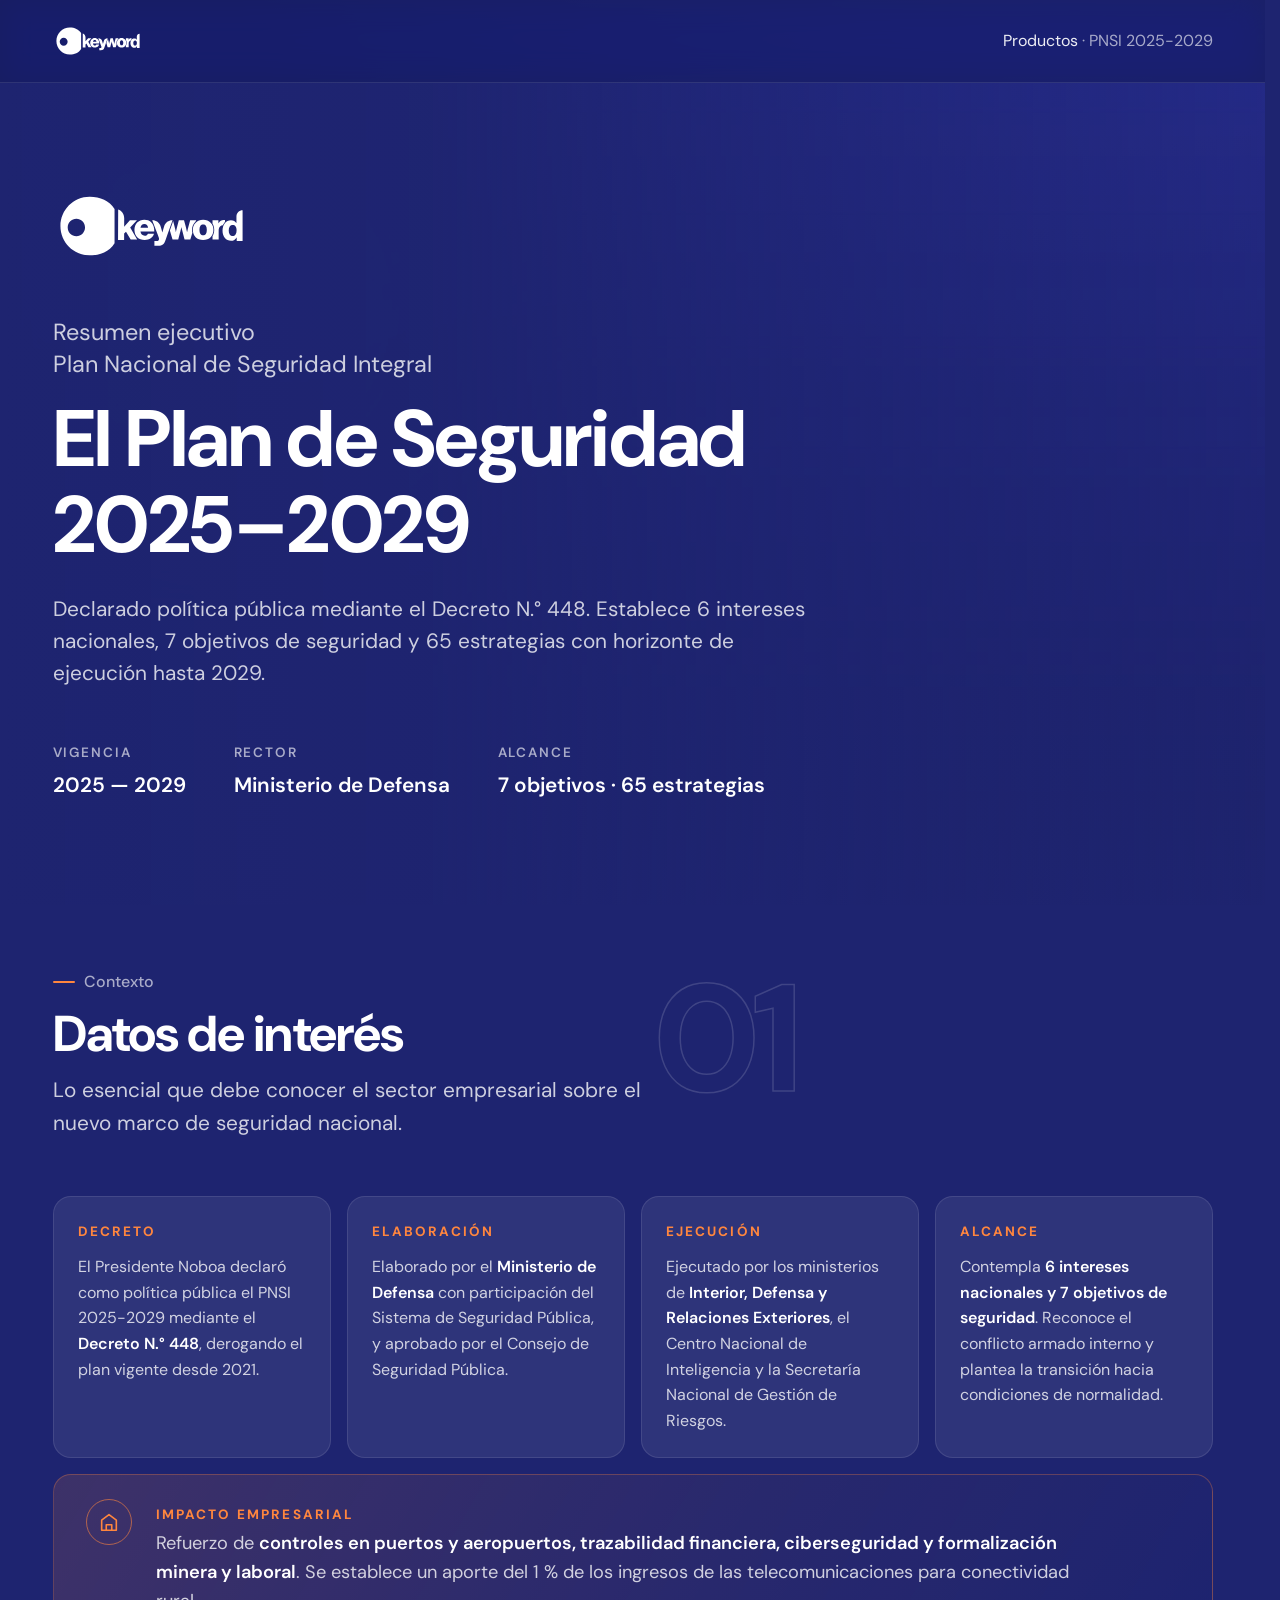
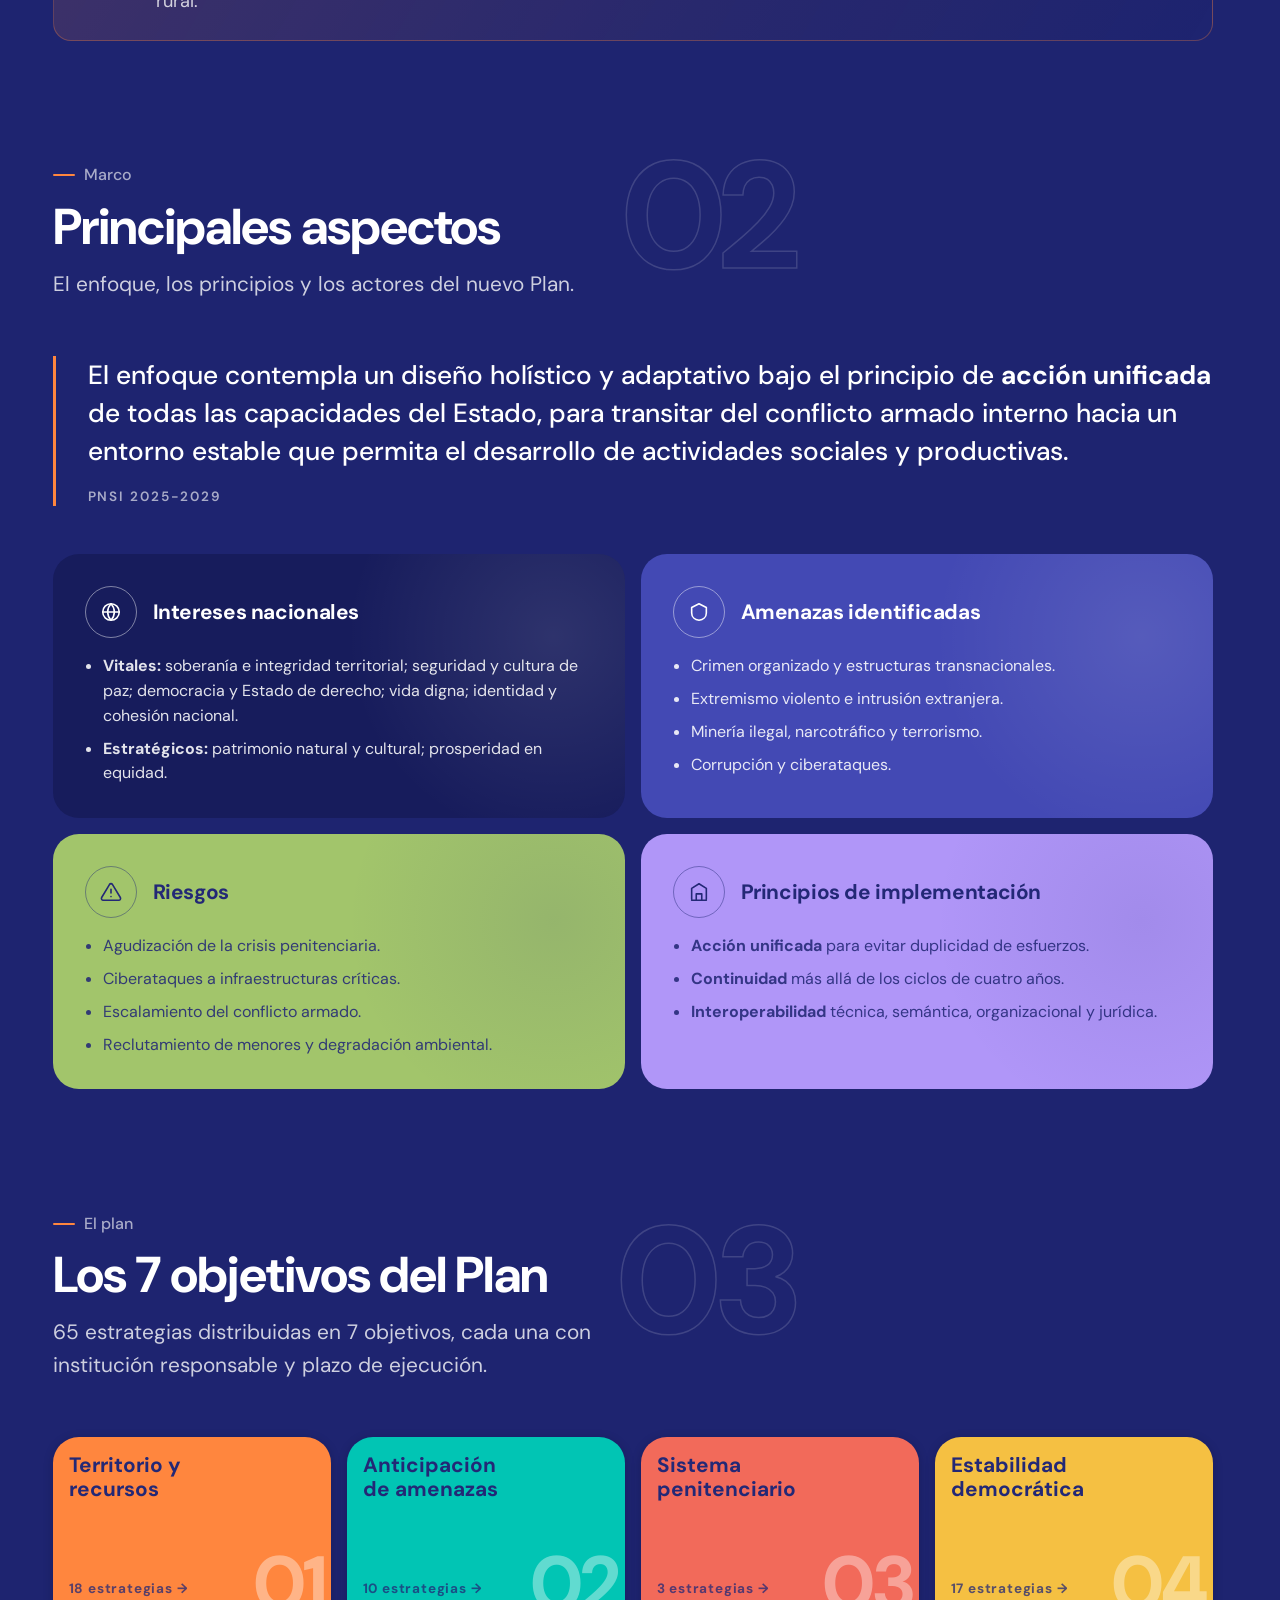
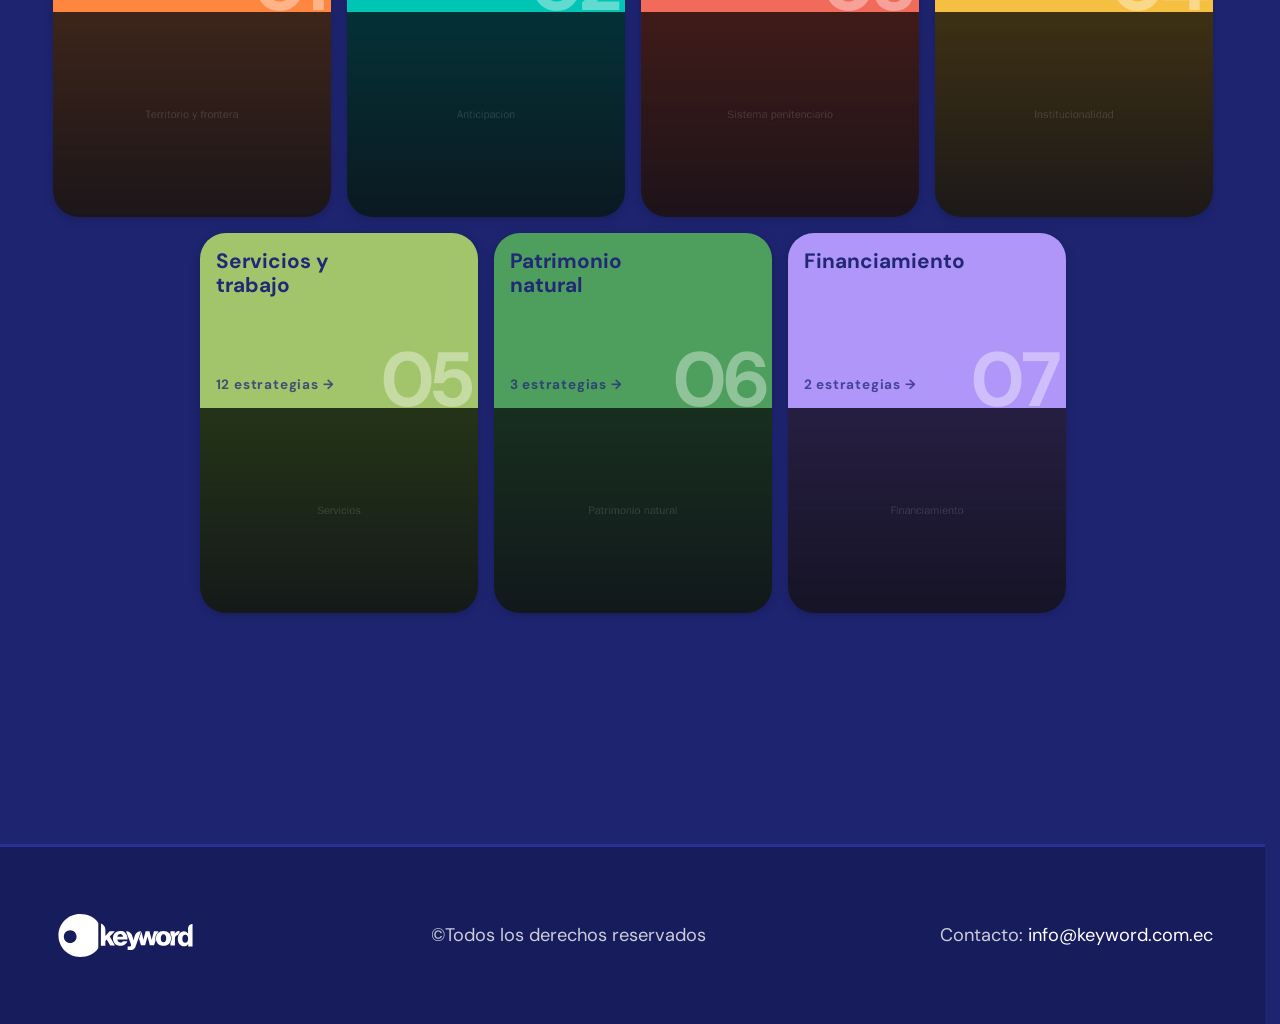
==== commit 8519b204: "v5" ====
--- a/index.html
+++ b/index.html
@@ -149,7 +149,7 @@
     </blockquote>
 
     <div class="topic-grid">
-      <article class="topic">
+      <article class="topic topic--a">
         <div class="topic__head">
           <div class="topic__icon" aria-hidden="true">
             <svg width="22" height="22" viewBox="0 0 24 24" fill="none" stroke="currentColor" stroke-width="1.75" stroke-linecap="round" stroke-linejoin="round"><circle cx="12" cy="12" r="9"/><path d="M3 12h18M12 3a13 13 0 0 1 0 18M12 3a13 13 0 0 0 0 18"/></svg>
@@ -162,7 +162,7 @@
         </ul>
       </article>
 
-      <article class="topic">
+      <article class="topic topic--b">
         <div class="topic__head">
           <div class="topic__icon" aria-hidden="true">
             <svg width="22" height="22" viewBox="0 0 24 24" fill="none" stroke="currentColor" stroke-width="1.75" stroke-linecap="round" stroke-linejoin="round"><path d="M12 3l8 4v6c0 4.5-3.5 7.5-8 8-4.5-.5-8-3.5-8-8V7l8-4z"/></svg>
@@ -177,7 +177,7 @@
         </ul>
       </article>
 
-      <article class="topic">
+      <article class="topic topic--c">
         <div class="topic__head">
           <div class="topic__icon" aria-hidden="true">
             <svg width="22" height="22" viewBox="0 0 24 24" fill="none" stroke="currentColor" stroke-width="1.75" stroke-linecap="round" stroke-linejoin="round"><path d="M12 9v4M12 17h.01M10.3 3.86 1.82 18a2 2 0 0 0 1.71 3h16.94a2 2 0 0 0 1.71-3L13.7 3.86a2 2 0 0 0-3.4 0z"/></svg>
@@ -192,7 +192,7 @@
         </ul>
       </article>
 
-      <article class="topic">
+      <article class="topic topic--d">
         <div class="topic__head">
           <div class="topic__icon" aria-hidden="true">
             <svg width="22" height="22" viewBox="0 0 24 24" fill="none" stroke="currentColor" stroke-width="1.75" stroke-linecap="round" stroke-linejoin="round"><path d="M4 20V8l8-5 8 5v12M4 21h16M9 21v-7h6v7"/></svg>
--- a/css/styles.css
+++ b/css/styles.css
@@ -431,16 +431,39 @@
 @media (max-width: 800px) { .topic-grid { grid-template-columns: 1fr; } }
 
 .topic {
-  background: var(--t-08);
-  border: 1px solid var(--t-10);
+  position: relative;
   border-radius: var(--r-lg);
   padding: var(--s-5);
   display: flex;
   flex-direction: column;
   gap: var(--s-3);
-  transition: background var(--t-fast) var(--ease), border-color var(--t-fast) var(--ease);
-}
-.topic:hover { background: var(--t-10); border-color: var(--t-15); }
+  overflow: hidden;
+  isolation: isolate;
+  transition: transform var(--t-med) var(--ease), filter var(--t-med) var(--ease);
+}
+.topic:hover { transform: translateY(-4px); }
+.topic::after {
+  content: "";
+  position: absolute;
+  z-index: -1;
+  top: -50%;
+  right: -25%;
+  width: 75%;
+  aspect-ratio: 1;
+  border-radius: 50%;
+  background: radial-gradient(circle, currentColor 0%, transparent 68%);
+  opacity: 0.1;
+  pointer-events: none;
+}
+
+/* Cada tarjeta toma un color del sistema — el fondo plano las apagaba */
+.topic--a { background: var(--indigo-deep); color: var(--white); }
+.topic--b { background: #4349B4;            color: var(--white); }
+.topic--c { background: var(--green);       color: var(--ink); }
+.topic--d { background: #B096F8;            color: var(--ink); }
+.topic--a:hover, .topic--b:hover { filter: brightness(1.2); }
+.topic--c:hover, .topic--d:hover { filter: brightness(1.05); }
+
 .topic__head {
   display: flex;
   align-items: center;
@@ -448,27 +471,29 @@
 }
 .topic__icon {
   flex-shrink: 0;
-  width: 46px;
-  height: 46px;
+  width: 52px;
+  height: 52px;
   border-radius: 50%;
-  border: 1.5px solid var(--t-40);
+  border: 1.5px solid currentColor;
+  border-color: color-mix(in srgb, currentColor 45%, transparent);
   display: grid;
   place-items: center;
-  color: var(--white);
-}
-.topic__title { font-size: var(--fs-md); }
+  color: inherit;
+}
+.topic__title { font-size: var(--fs-md); color: inherit; }
 .topic ul {
   margin: 0;
   padding-left: 1.15rem;
   font-size: var(--fs-sm);
-  line-height: 1.6;
-  color: var(--t-75);
+  line-height: 1.55;
   display: flex;
   flex-direction: column;
-  gap: 0.45rem;
-}
-.topic ul li::marker { color: var(--t-40); }
-.topic ul li strong { color: var(--white); font-weight: 600; }
+  gap: 0.5rem;
+  color: inherit;
+}
+.topic ul li { opacity: 0.88; }
+.topic ul li::marker { opacity: 0.5; }
+.topic ul li strong { font-weight: 700; opacity: 1; }
 
 /* ============================================================
    MURO DE OBJETIVOS — cover cards (firma del PDF)
@@ -710,12 +735,14 @@
 .obj-hero--7 .obj-hero__desc::before { background: var(--obj-7); }
 .obj-hero__desc strong { color: var(--white); font-weight: 700; }
 
-/* Tarjeta blanca de objetivo + foto */
+/* Tarjeta blanca de objetivo + foto — el badge solapa la unión */
 .obj-intro {
+  position: relative;
   display: grid;
-  grid-template-columns: 1.05fr 1fr;
+  grid-template-columns: 1.15fr 1fr;
   gap: var(--s-3);
   margin-top: var(--s-4);
+  align-items: stretch;
 }
 @media (max-width: 760px) { .obj-intro { grid-template-columns: 1fr; } }
 
@@ -724,53 +751,76 @@
   background: var(--white);
   color: var(--ink);
   border-radius: var(--r-lg);
-  padding: var(--s-5);
-  padding-right: calc(var(--s-5) + 60px);
+  padding: clamp(1.75rem, 3.5vw, 2.5rem);
   display: flex;
   flex-direction: column;
   justify-content: center;
   gap: var(--s-2);
-  min-height: 230px;
-}
+  min-height: 220px;
+}
+.obj-intro__label {
+  font-size: var(--fs-lg);
+  font-weight: 700;
+  color: var(--ink);
+}
+.obj-intro__text {
+  font-size: var(--fs-md);
+  line-height: 1.45;
+  color: var(--ink);
+  max-width: 32ch;
+}
+.obj-intro__text b { font-weight: 700; }
+.obj-intro__text span { font-weight: 400; color: #414765; }
+
+/* El badge vive en la costura entre tarjeta y foto, como en el PDF */
 .obj-intro__badge {
   position: absolute;
-  top: var(--s-4);
-  right: var(--s-4);
-  width: 54px;
-  height: 54px;
+  top: 50%;
+  left: calc(1.15fr);
+  z-index: 3;
+  width: clamp(64px, 7vw, 84px);
+  aspect-ratio: 1;
   border-radius: 50%;
   background: var(--indigo);
   color: var(--white);
   display: grid;
   place-items: center;
-}
-.obj-intro__label { font-size: var(--fs-lg); font-weight: 700; }
-.obj-intro__text {
-  font-size: var(--fs-base);
-  line-height: 1.55;
-  color: #3a3f56;
-}
-.obj-intro__text strong { color: var(--ink); font-weight: 700; }
-
+  transform: translate(-50%, -50%);
+  box-shadow: 0 0 0 6px var(--indigo);
+}
+/* Posición real: sobre la línea de división del grid */
+.obj-intro { --seam: 53.5%; }
+.obj-intro__badge { left: var(--seam); top: 34%; }
+@media (max-width: 760px) {
+  .obj-intro__badge { left: auto; right: var(--s-4); top: var(--s-4); transform: none; }
+}
+.obj-intro__badge svg { width: 55%; height: 55%; }
+
+/* La foto rellena la fila en vez de imponer su proporción natural:
+   así la altura la manda el texto de la tarjeta y no queda aire muerto. */
 .obj-intro__photo {
+  position: relative;
   border-radius: var(--r-lg);
   overflow: hidden;
-  min-height: 230px;
+  min-height: 220px;
   background: var(--indigo-deep);
 }
-.obj-intro__photo img { width: 100%; height: 100%; object-fit: cover; }
+.obj-intro__photo img {
+  position: absolute;
+  inset: 0;
+  width: 100%;
+  height: 100%;
+  object-fit: cover;
+}
 
 /* ============================================================
-   ROADMAP DE ESTRATEGIAS — agrupadas por plazo de ejecución
-   El plazo es el eje organizador: convierte una lista de hasta
-   18 estrategias en una hoja de ruta legible.
+   ROADMAP DE ESTRATEGIAS
+   Tratamiento heredado del PDF: fondos rotados, íconos grandes
+   con texto fluyendo alrededor, alturas variables, bandera de
+   plazo con diana solapada.
    ============================================================ */
-.roadmap {
-  margin-top: clamp(2.5rem, 6vw, 4rem);
-  position: relative;
-}
-
-/* Encabezado del roadmap con resumen de plazos */
+.roadmap { margin-top: clamp(2.5rem, 6vw, 4rem); }
+
 .roadmap__head {
   display: flex;
   flex-wrap: wrap;
@@ -782,58 +832,40 @@
   border-bottom: 1px solid var(--t-15);
 }
 .roadmap__title { font-size: var(--fs-xl); }
-.roadmap__count {
-  font-size: var(--fs-sm);
-  color: var(--t-60);
-}
-
-/* Una fase = un plazo */
-.phase { position: relative; padding-bottom: var(--s-6); }
-.phase:last-child { padding-bottom: 0; }
-
-/* Línea vertical que conecta las fases (rail del roadmap) */
-.phase::before {
-  content: "";
-  position: absolute;
-  left: 13px;
-  top: 30px;
-  bottom: -6px;
-  width: 2px;
-  background: var(--t-15);
-}
-.phase:last-child::before { display: none; }
-@media (max-width: 700px) { .phase::before { display: none; } }
-
+.roadmap__count { font-size: var(--fs-sm); color: var(--t-60); }
+
+/* ---- Fase = plazo de ejecución ---- */
+.phase { padding-bottom: clamp(2.5rem, 5vw, 3.5rem); }
+.phase:last-of-type { padding-bottom: 0; }
+
+/* Bandera de plazo con diana solapada — firma del PDF */
 .phase__head {
   display: flex;
   align-items: center;
   gap: var(--s-3);
   margin-bottom: var(--s-4);
 }
-.phase__dot {
-  position: relative;
-  z-index: 1;
-  flex-shrink: 0;
-  width: 28px;
-  height: 28px;
-  border-radius: 50%;
-  border: 2px solid currentColor;
-  display: grid;
-  place-items: center;
-}
-.phase__dot::after {
-  content: "";
-  width: 10px;
-  height: 10px;
-  border-radius: 50%;
-  background: currentColor;
-}
-@media (max-width: 700px) { .phase__dot { display: none; } }
-
-.phase__label {
-  font-size: var(--fs-lg);
-  font-weight: 700;
-  letter-spacing: -0.01em;
+.phase__flag {
+  position: relative;
+  display: inline-flex;
+  align-items: center;
+  padding: 0.45rem 1.1rem 0.45rem 2.6rem;
+  border-radius: var(--r-sm);
+  font-size: var(--fs-md);
+  font-weight: 700;
+  color: var(--ink);
+  white-space: nowrap;
+}
+/* La diana se sale por la izquierda y solapa la bandera */
+.phase__diana {
+  position: absolute;
+  left: -1.35rem;
+  top: 50%;
+  transform: translateY(-50%);
+  width: 44px;
+  height: 44px;
+  color: var(--white);
+  pointer-events: none;
 }
 .phase__n {
   font-size: var(--fs-xs);
@@ -841,84 +873,171 @@
   letter-spacing: 0.1em;
   text-transform: uppercase;
   color: var(--t-60);
-  padding: 0.25rem 0.7rem;
+  padding: 0.28rem 0.75rem;
   border: 1px solid var(--t-15);
   border-radius: 999px;
-}
-
-/* Color del dot y label por plazo — heredan el acento del objetivo */
-.phase--inmediata .phase__dot,
-.phase--inmediata .phase__label { color: var(--orange); }
-.phase--1 .phase__dot, .phase--1 .phase__label { color: #6FD3E8; }
-.phase--2 .phase__dot, .phase--2 .phase__label { color: var(--green); }
-.phase--3 .phase__dot, .phase--3 .phase__label { color: var(--obj-7); }
-
-/* Grid de estrategias dentro de una fase */
+  white-space: nowrap;
+}
+@media (max-width: 480px) { .phase__n { display: none; } }
+
+/* Color de la bandera por plazo */
+.phase--inmediata .phase__flag { background: var(--orange); }
+.phase--1 .phase__flag { background: #7BD8EA; }
+.phase--2 .phase__flag { background: var(--green); }
+.phase--3 .phase__flag { background: var(--obj-7); }
+
+/* ---- Masonry: alturas naturales, como el PDF ---- */
 .phase__grid {
-  display: grid;
-  grid-template-columns: repeat(2, 1fr);
-  gap: var(--s-3);
-  margin-left: calc(28px + var(--s-3));
-}
-@media (max-width: 980px) { .phase__grid { grid-template-columns: 1fr; } }
-@media (max-width: 700px) { .phase__grid { margin-left: 0; } }
-
-/* Tarjeta de estrategia */
+  columns: 2;
+  column-gap: clamp(1.5rem, 3vw, 2.75rem);
+  column-rule: 1px solid var(--t-10);
+}
+@media (max-width: 900px) { .phase__grid { columns: 1; column-rule: none; } }
+
+/* ---- Tarjeta de estrategia ---- */
 .strat {
   position: relative;
-  display: flex;
-  flex-direction: column;
-  gap: var(--s-3);
-  padding: var(--s-4);
-  border-radius: var(--r);
+  break-inside: avoid;
+  -webkit-column-break-inside: avoid;
+  page-break-inside: avoid;
+  margin-bottom: clamp(1.25rem, 2.5vw, 2rem);
+  padding: clamp(1.35rem, 2.4vw, 1.9rem);
+  border-radius: var(--r-lg);
   background: var(--t-08);
-  border: 1px solid var(--t-10);
-  transition: background var(--t-fast) var(--ease), border-color var(--t-fast) var(--ease), transform var(--t-fast) var(--ease);
-}
-.strat:hover {
-  background: var(--t-10);
-  border-color: var(--t-15);
-  transform: translateY(-2px);
-}
+  color: var(--t-90);
+  overflow: hidden;
+  isolation: isolate;
+  transition: transform var(--t-med) var(--ease), filter var(--t-med) var(--ease);
+}
+.strat:hover { transform: translateY(-4px); }
+
+/* Halo de esquina: da profundidad y evita el plano muerto */
+.strat::after {
+  content: "";
+  position: absolute;
+  z-index: -1;
+  top: -55%;
+  right: -30%;
+  width: 85%;
+  aspect-ratio: 1;
+  border-radius: 50%;
+  background: radial-gradient(circle, currentColor 0%, transparent 68%);
+  opacity: 0.09;
+  pointer-events: none;
+}
+.strat--flip::after { right: auto; left: -30%; }
+
+/* Línea divisoria entre tarjetas — recurso del PDF */
+.strat + .strat::before {
+  content: "";
+  position: absolute;
+  top: calc(-1 * clamp(0.7rem, 1.3vw, 1rem));
+  left: 8%;
+  right: 8%;
+  height: 1px;
+  background: var(--t-15);
+}
+
+/* Ícono grande: flota y el texto lo envuelve */
+.strat__glyph {
+  float: right;
+  shape-outside: circle(50%);
+  margin: 0.15rem 0 0.6rem 1.15rem;
+  color: currentColor;
+  opacity: 0.5;
+  width: clamp(72px, 10vw, 108px);
+  height: auto;
+}
+.strat--flip .strat__glyph {
+  float: left;
+  shape-outside: circle(50%);
+  margin: 0.15rem 1.15rem 0.6rem 0;
+}
+
+/* Numeral como chip, no como texto suelto */
 .strat__num {
-  font-size: var(--fs-xs);
-  font-weight: 700;
-  letter-spacing: 0.08em;
-  color: var(--t-40);
-}
+  display: inline-block;
+  margin-bottom: 0.7rem;
+  padding: 0.18rem 0.62rem;
+  border-radius: 999px;
+  border: 1px solid currentColor;
+  border-color: color-mix(in srgb, currentColor 30%, transparent);
+  font-size: 0.72rem;
+  font-weight: 700;
+  letter-spacing: 0.06em;
+  opacity: 0.75;
+}
+
+/* Texto: negrita en el arranque + regular en el resto.
+   Es el recurso que le da ritmo a cada tarjeta del PDF. */
 .strat__text {
-  font-size: var(--fs-sm);
-  line-height: 1.6;
-  color: var(--t-90);
-  flex: 1;
-}
+  font-size: var(--fs-base);
+  line-height: 1.45;
+  margin: 0;
+}
+.strat__text b {
+  font-weight: 700;
+  color: inherit;
+}
+.strat__text span { opacity: 0.85; }
+
+/* Institución con tratamiento de bandera e ícono solapado */
 .strat__inst {
+  position: relative;
+  clear: both;
   display: inline-flex;
   align-items: center;
-  gap: 0.5rem;
-  font-size: var(--fs-xs);
-  line-height: 1.35;
-  color: var(--t-60);
-  padding-top: var(--s-2);
-  border-top: 1px solid var(--t-10);
-}
-.strat__inst svg { flex-shrink: 0; opacity: 0.7; }
-
-/* Tarjetas destacadas: primera estrategia de cada fase inmediata */
-.strat--accent {
-  background: var(--accent, var(--orange));
-  border-color: transparent;
-  color: var(--ink);
-}
-.strat--accent .strat__num  { color: rgba(35, 40, 118, 0.6); }
-.strat--accent .strat__text { color: var(--ink); font-weight: 500; }
-.strat--accent .strat__inst {
-  color: rgba(35, 40, 118, 0.75);
-  border-top-color: rgba(35, 40, 118, 0.2);
-}
-.strat--accent:hover { background: var(--accent, var(--orange)); filter: brightness(1.05); }
-
-/* Acento por objetivo — se aplica al contenedor de la página */
+  margin-top: var(--s-4);
+  margin-left: 0.9rem;
+  padding: 0.35rem 0.85rem 0.35rem 1.6rem;
+  border-radius: 9px;
+  background: rgba(255, 255, 255, 0.14);
+  font-size: 0.78rem;
+  font-weight: 600;
+  line-height: 1.25;
+  letter-spacing: 0.01em;
+}
+.strat__inst-icon {
+  position: absolute;
+  left: -0.9rem;
+  top: 50%;
+  transform: translateY(-50%);
+  width: 30px;
+  height: 30px;
+  color: currentColor;
+  opacity: 0.85;
+  pointer-events: none;
+}
+
+/* ---- Rotación de fondos, como el PDF ---- */
+.strat--v1 { background: var(--indigo-deep); color: var(--white); }
+.strat--v2 { background: #4349B4; color: var(--white); }
+.strat--v3 { background: var(--accent, var(--orange)); color: var(--ink); }
+.strat--v4 { background: #B096F8; color: var(--ink); }
+.strat--v5 { background: #E7EAF2; color: var(--ink); }
+.strat--v6 { background: var(--green); color: var(--ink); }
+.strat--v7 { background: #01C5B4; color: var(--ink); }
+
+/* En fondos claros la bandera de institución invierte */
+.strat--v3 .strat__inst,
+.strat--v4 .strat__inst,
+.strat--v5 .strat__inst,
+.strat--v6 .strat__inst,
+.strat--v7 .strat__inst {
+  background: rgba(35, 40, 118, 0.16);
+}
+.strat--v3 .strat__glyph,
+.strat--v4 .strat__glyph,
+.strat--v5 .strat__glyph,
+.strat--v6 .strat__glyph,
+.strat--v7 .strat__glyph { opacity: 0.42; }
+.strat--v5::after { opacity: 0.06; }
+
+.strat--v3:hover, .strat--v4:hover, .strat--v5:hover,
+.strat--v6:hover, .strat--v7:hover { filter: brightness(1.05); }
+.strat--v1:hover, .strat--v2:hover { filter: brightness(1.2); }
+
+/* Acento por objetivo */
 .obj-page--1 { --accent: var(--obj-1); }
 .obj-page--2 { --accent: var(--obj-2); }
 .obj-page--3 { --accent: var(--obj-3); }
@@ -927,7 +1046,7 @@
 .obj-page--6 { --accent: var(--obj-6); }
 .obj-page--7 { --accent: var(--obj-7); }
 
-/* Navegación previo / siguiente al pie del objetivo */
+/* ---- Pager anterior / siguiente ---- */
 .obj-pager {
   display: flex;
   justify-content: space-between;
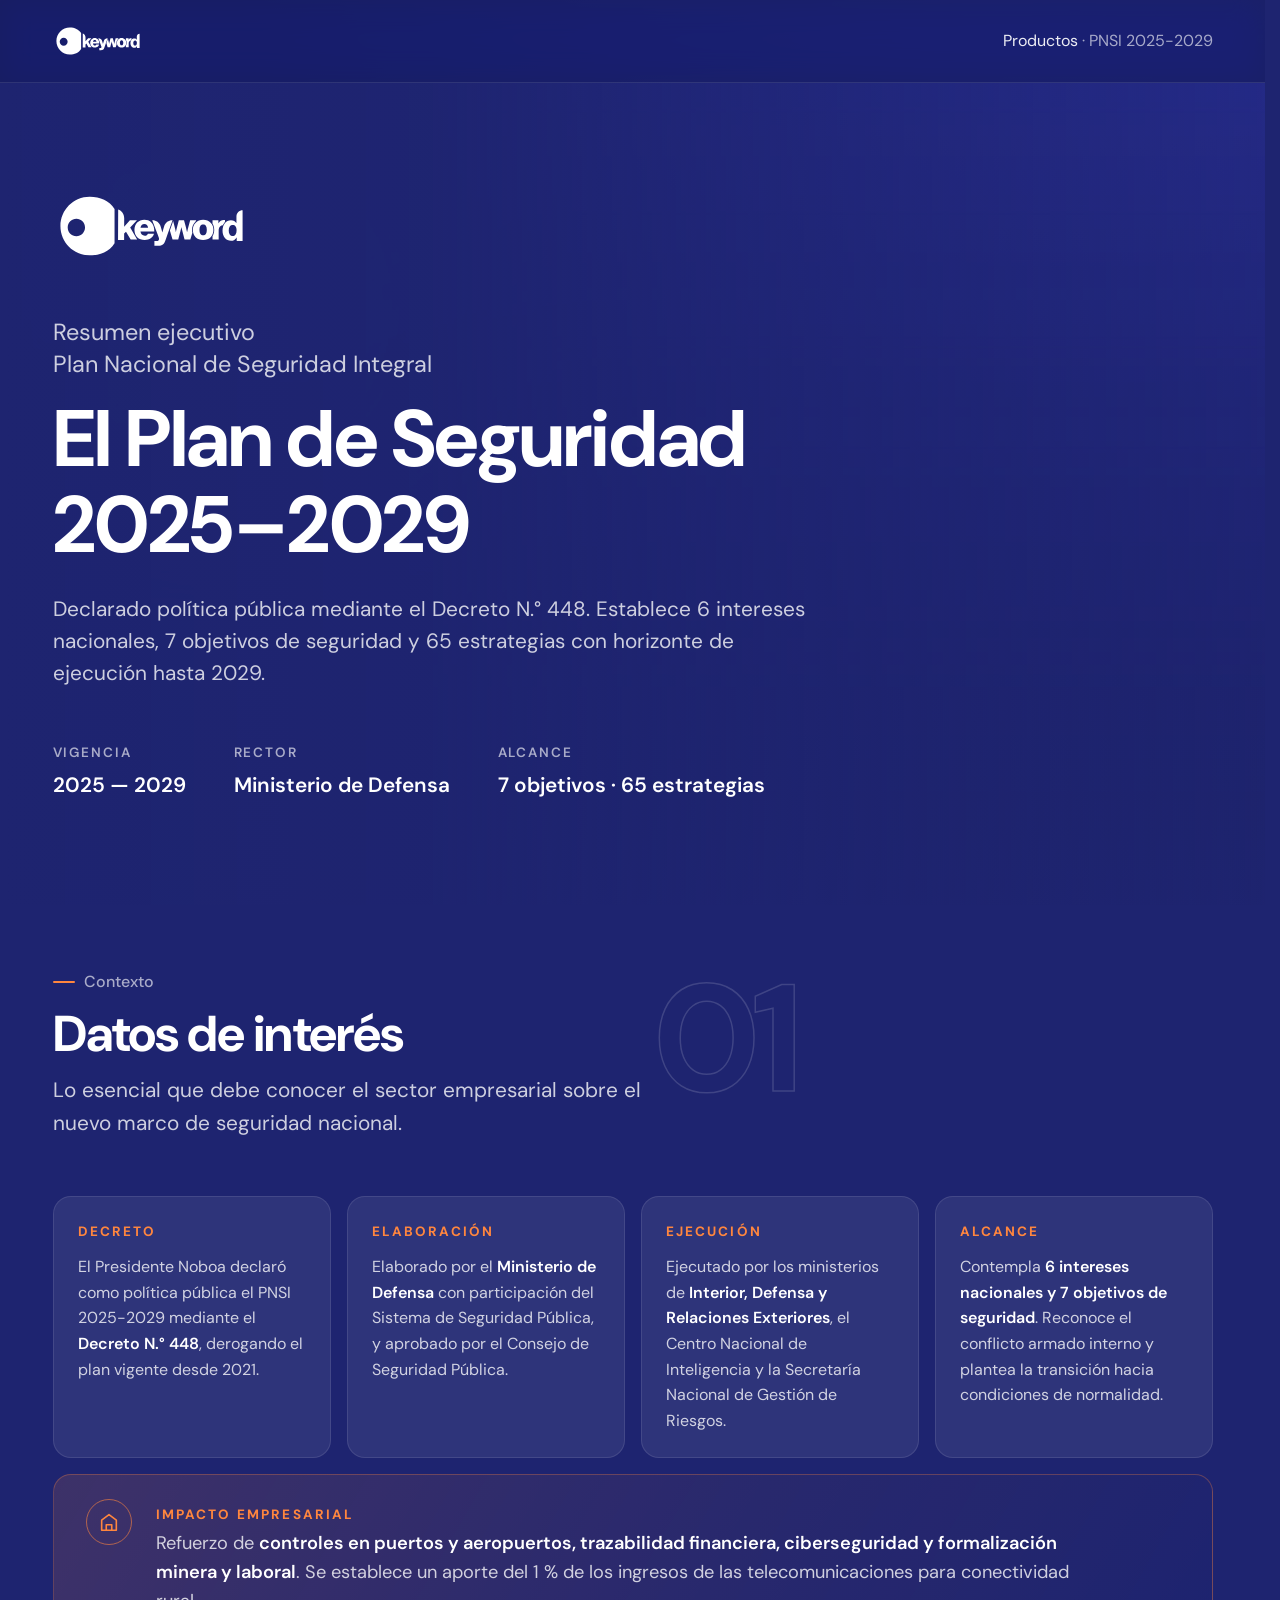
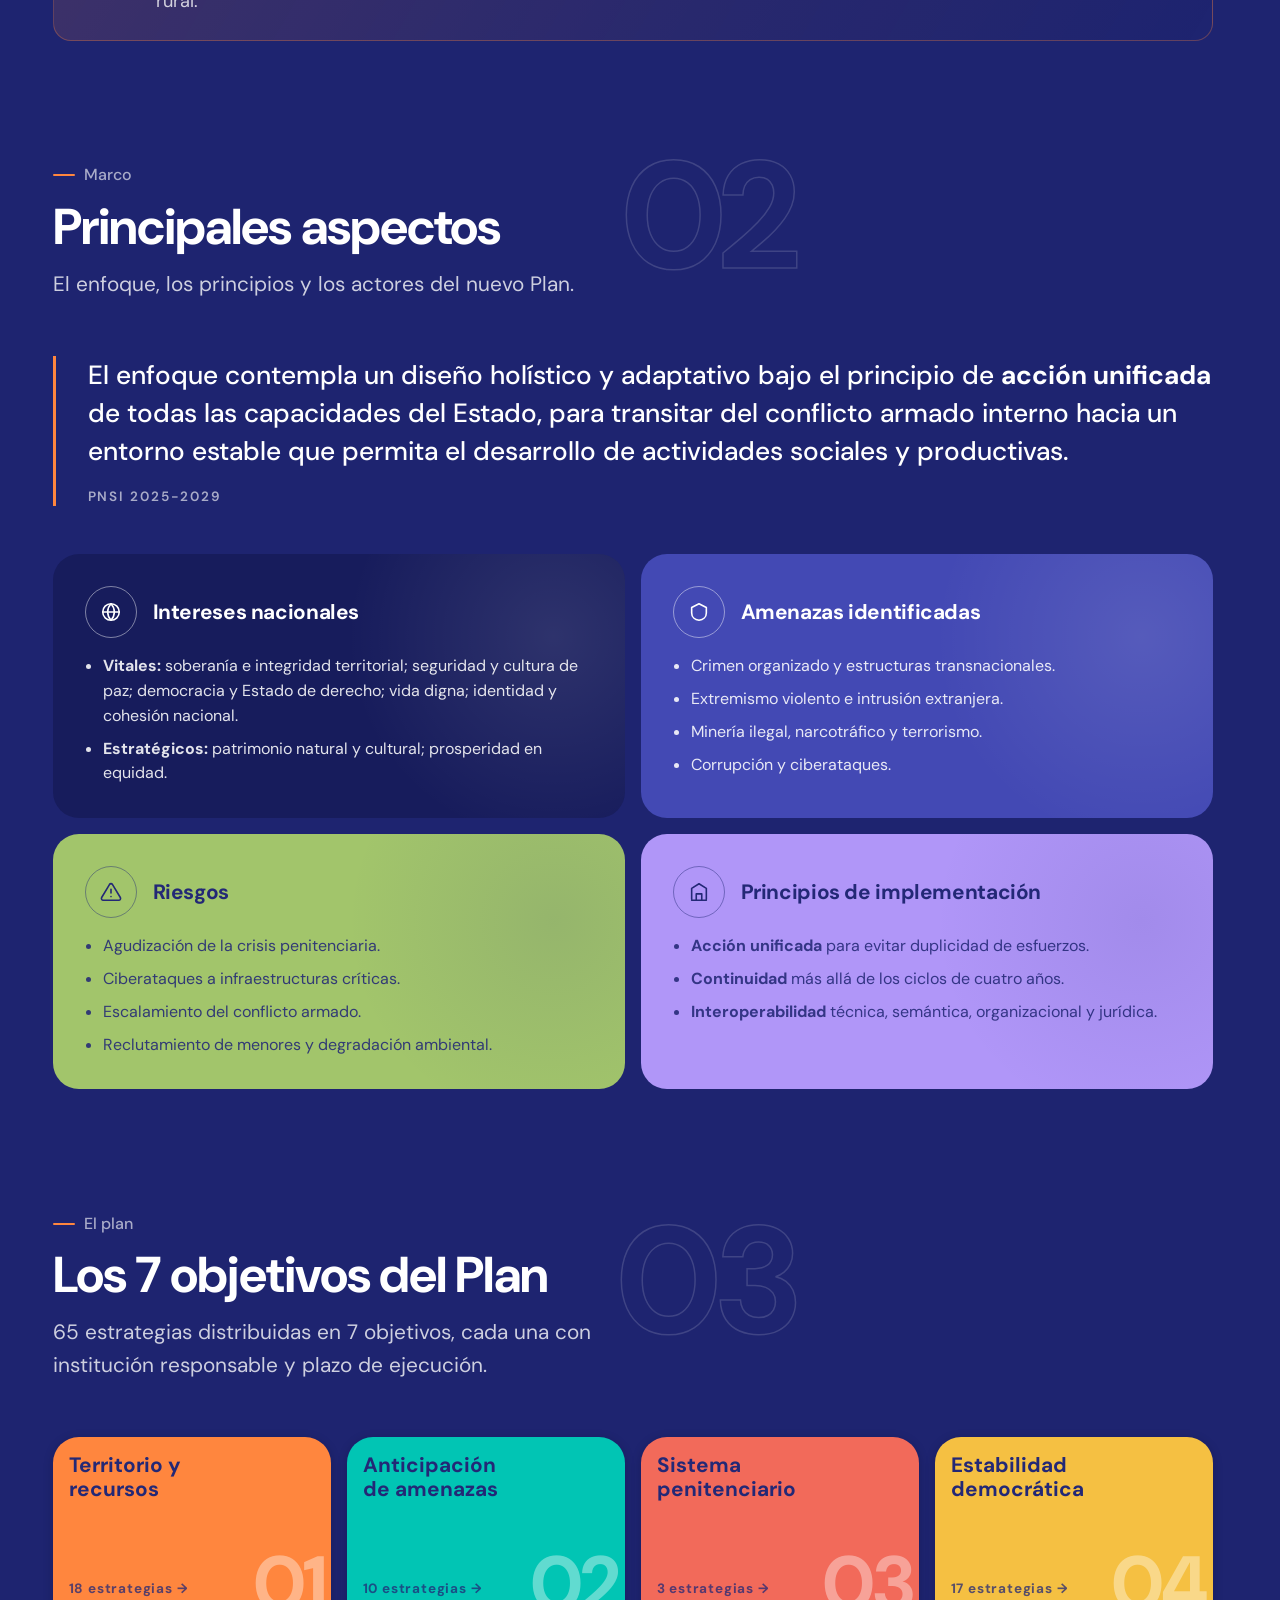
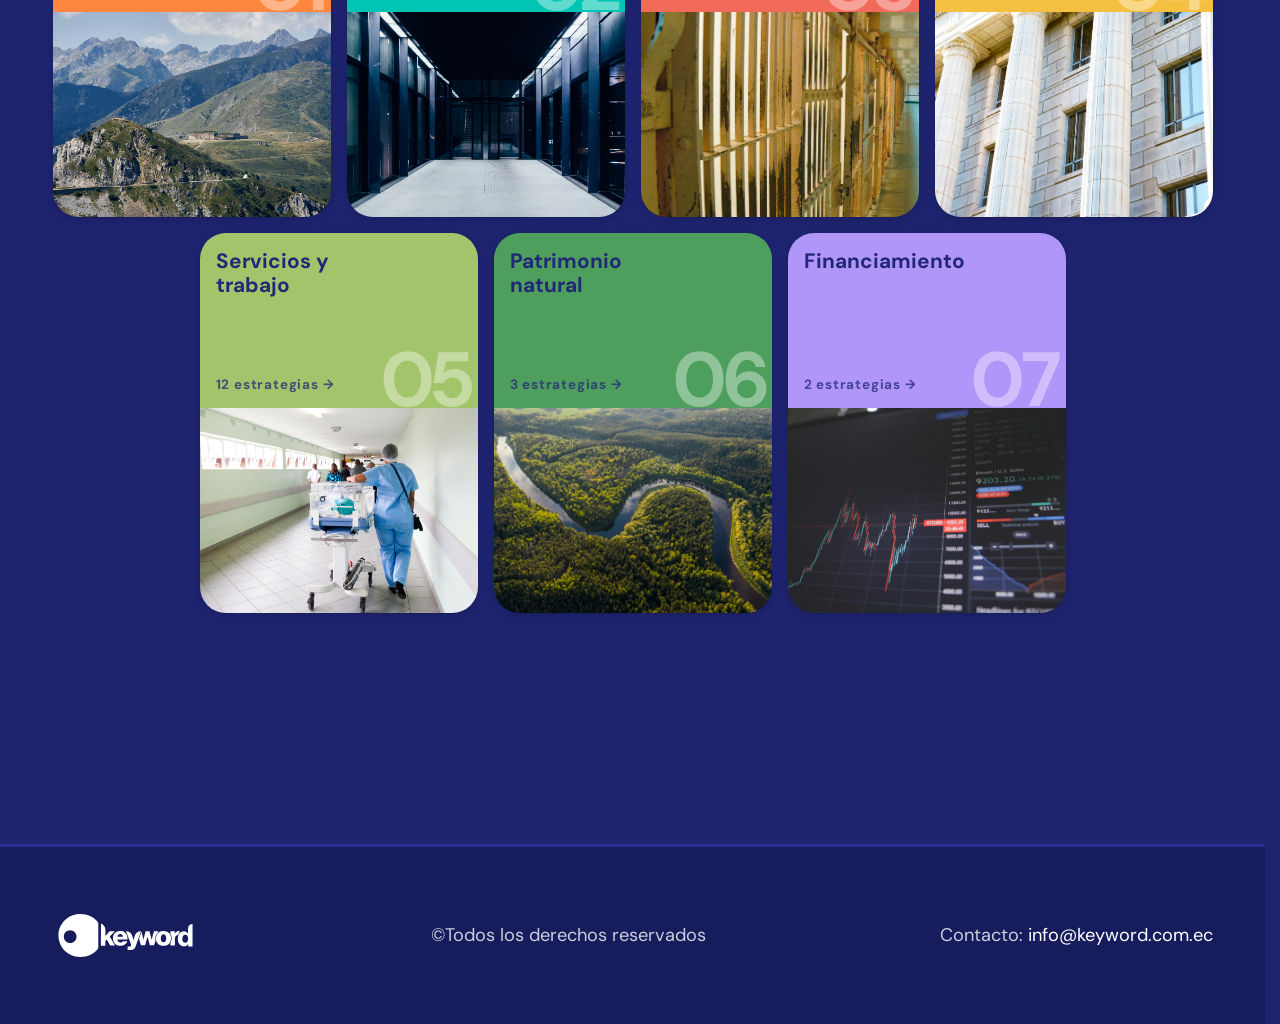
==== commit bdfa7a08: "v6" ====
--- a/index.html
+++ b/index.html
@@ -9,6 +9,7 @@
   <meta property="og:description" content="Análisis de Keyword: los 7 objetivos del PNSI y su impacto para el sector empresarial." />
   <meta property="og:type" content="website" />
 
+  <link rel="canonical" href="./" />
   <link rel="preconnect" href="https://fonts.googleapis.com" />
   <link rel="preconnect" href="https://fonts.gstatic.com" crossorigin />
   <link rel="stylesheet" href="https://fonts.googleapis.com/css2?family=DM+Sans:opsz,wght@9..40,400;9..40,500;9..40,600;9..40,700&display=swap" />
--- a/css/styles.css
+++ b/css/styles.css
@@ -849,22 +849,24 @@
   position: relative;
   display: inline-flex;
   align-items: center;
-  padding: 0.45rem 1.1rem 0.45rem 2.6rem;
+  padding: 0.5rem 1.15rem 0.5rem 3.35rem;
   border-radius: var(--r-sm);
   font-size: var(--fs-md);
   font-weight: 700;
   color: var(--ink);
   white-space: nowrap;
-}
-/* La diana se sale por la izquierda y solapa la bandera */
+  overflow: hidden;
+}
+/* La diana vive dentro de la bandera, no encaramada sobre el borde */
 .phase__diana {
   position: absolute;
-  left: -1.35rem;
+  left: 0.4rem;
   top: 50%;
   transform: translateY(-50%);
-  width: 44px;
-  height: 44px;
-  color: var(--white);
+  width: 40px;
+  height: 40px;
+  color: var(--ink);
+  opacity: 0.65;
   pointer-events: none;
 }
 .phase__n {
@@ -981,31 +983,31 @@
 }
 .strat__text span { opacity: 0.85; }
 
-/* Institución con tratamiento de bandera e ícono solapado */
+/* Institución con tratamiento de bandera, ícono contenido */
 .strat__inst {
   position: relative;
   clear: both;
   display: inline-flex;
   align-items: center;
   margin-top: var(--s-4);
-  margin-left: 0.9rem;
-  padding: 0.35rem 0.85rem 0.35rem 1.6rem;
+  padding: 0.4rem 0.85rem 0.4rem 2.45rem;
   border-radius: 9px;
   background: rgba(255, 255, 255, 0.14);
   font-size: 0.78rem;
   font-weight: 600;
   line-height: 1.25;
   letter-spacing: 0.01em;
+  overflow: hidden;
 }
 .strat__inst-icon {
   position: absolute;
-  left: -0.9rem;
+  left: 0.3rem;
   top: 50%;
   transform: translateY(-50%);
-  width: 30px;
-  height: 30px;
+  width: 28px;
+  height: 28px;
   color: currentColor;
-  opacity: 0.85;
+  opacity: 0.8;
   pointer-events: none;
 }
 
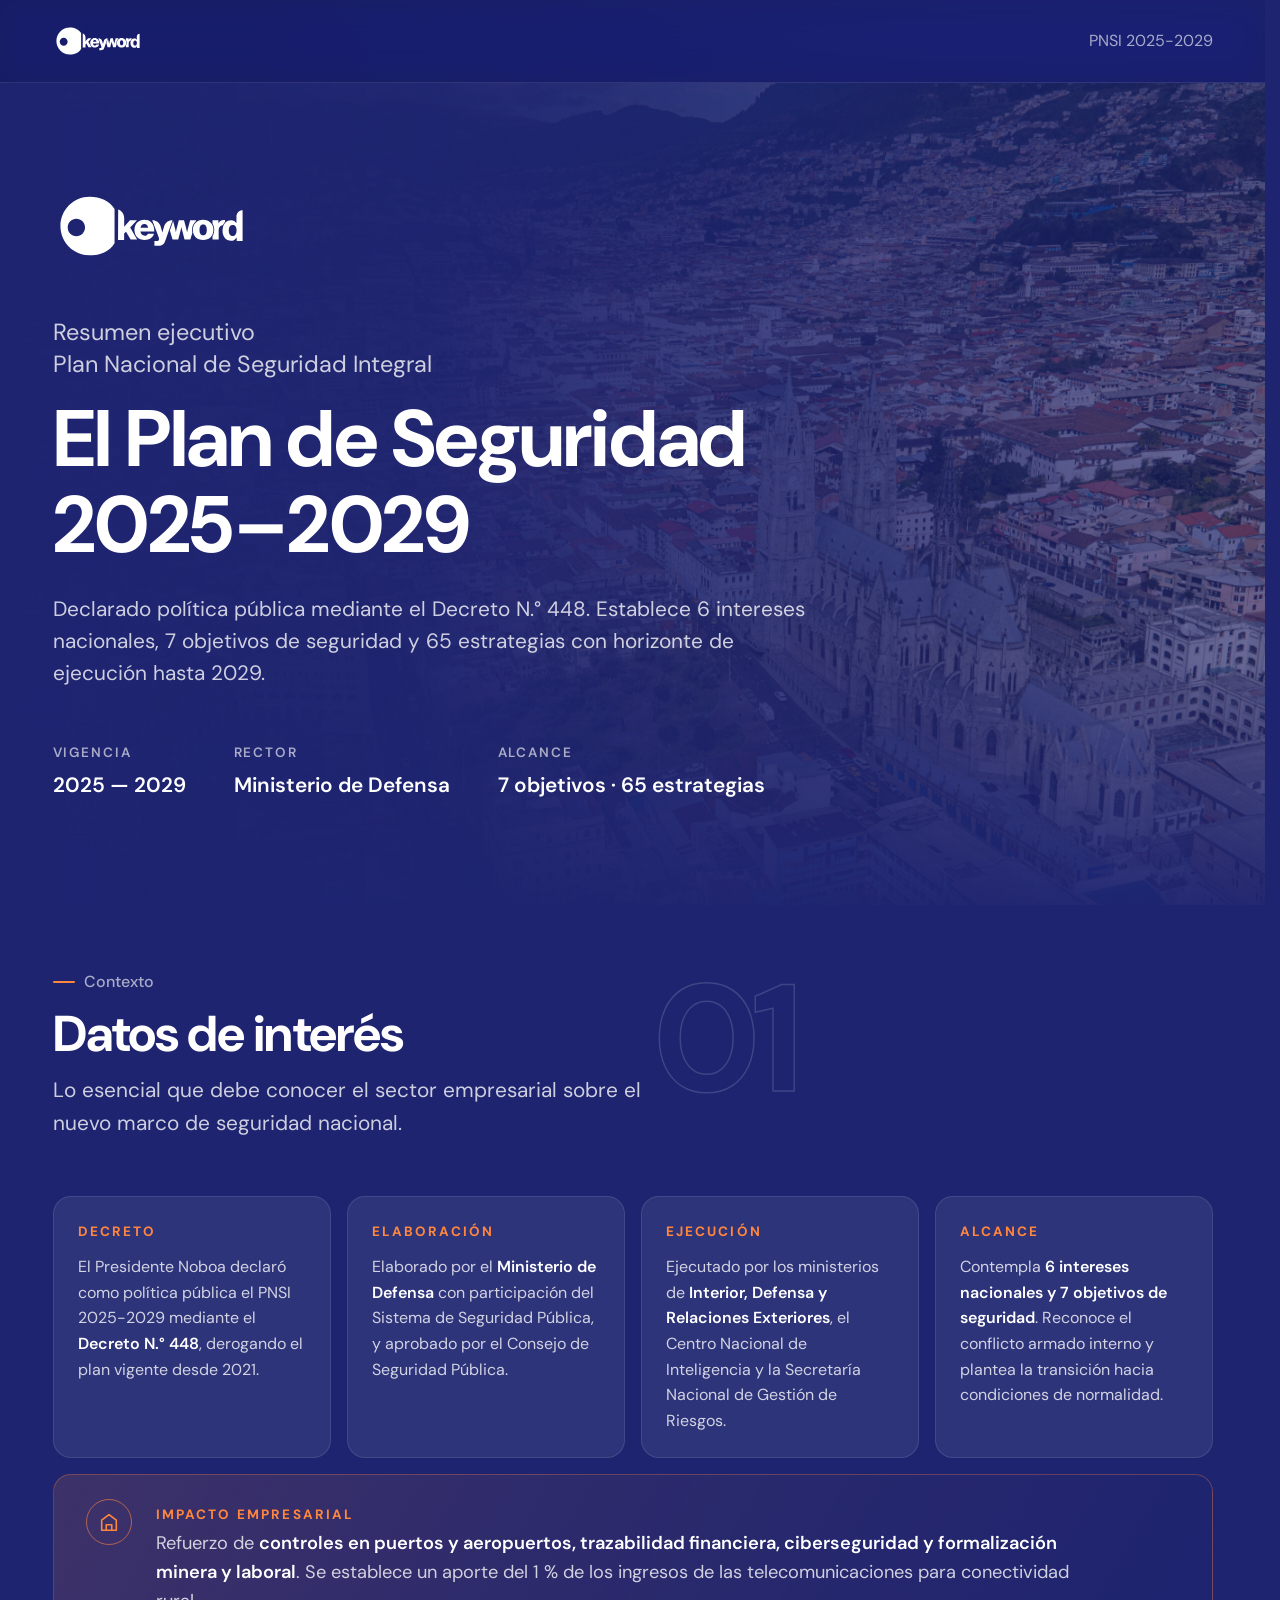
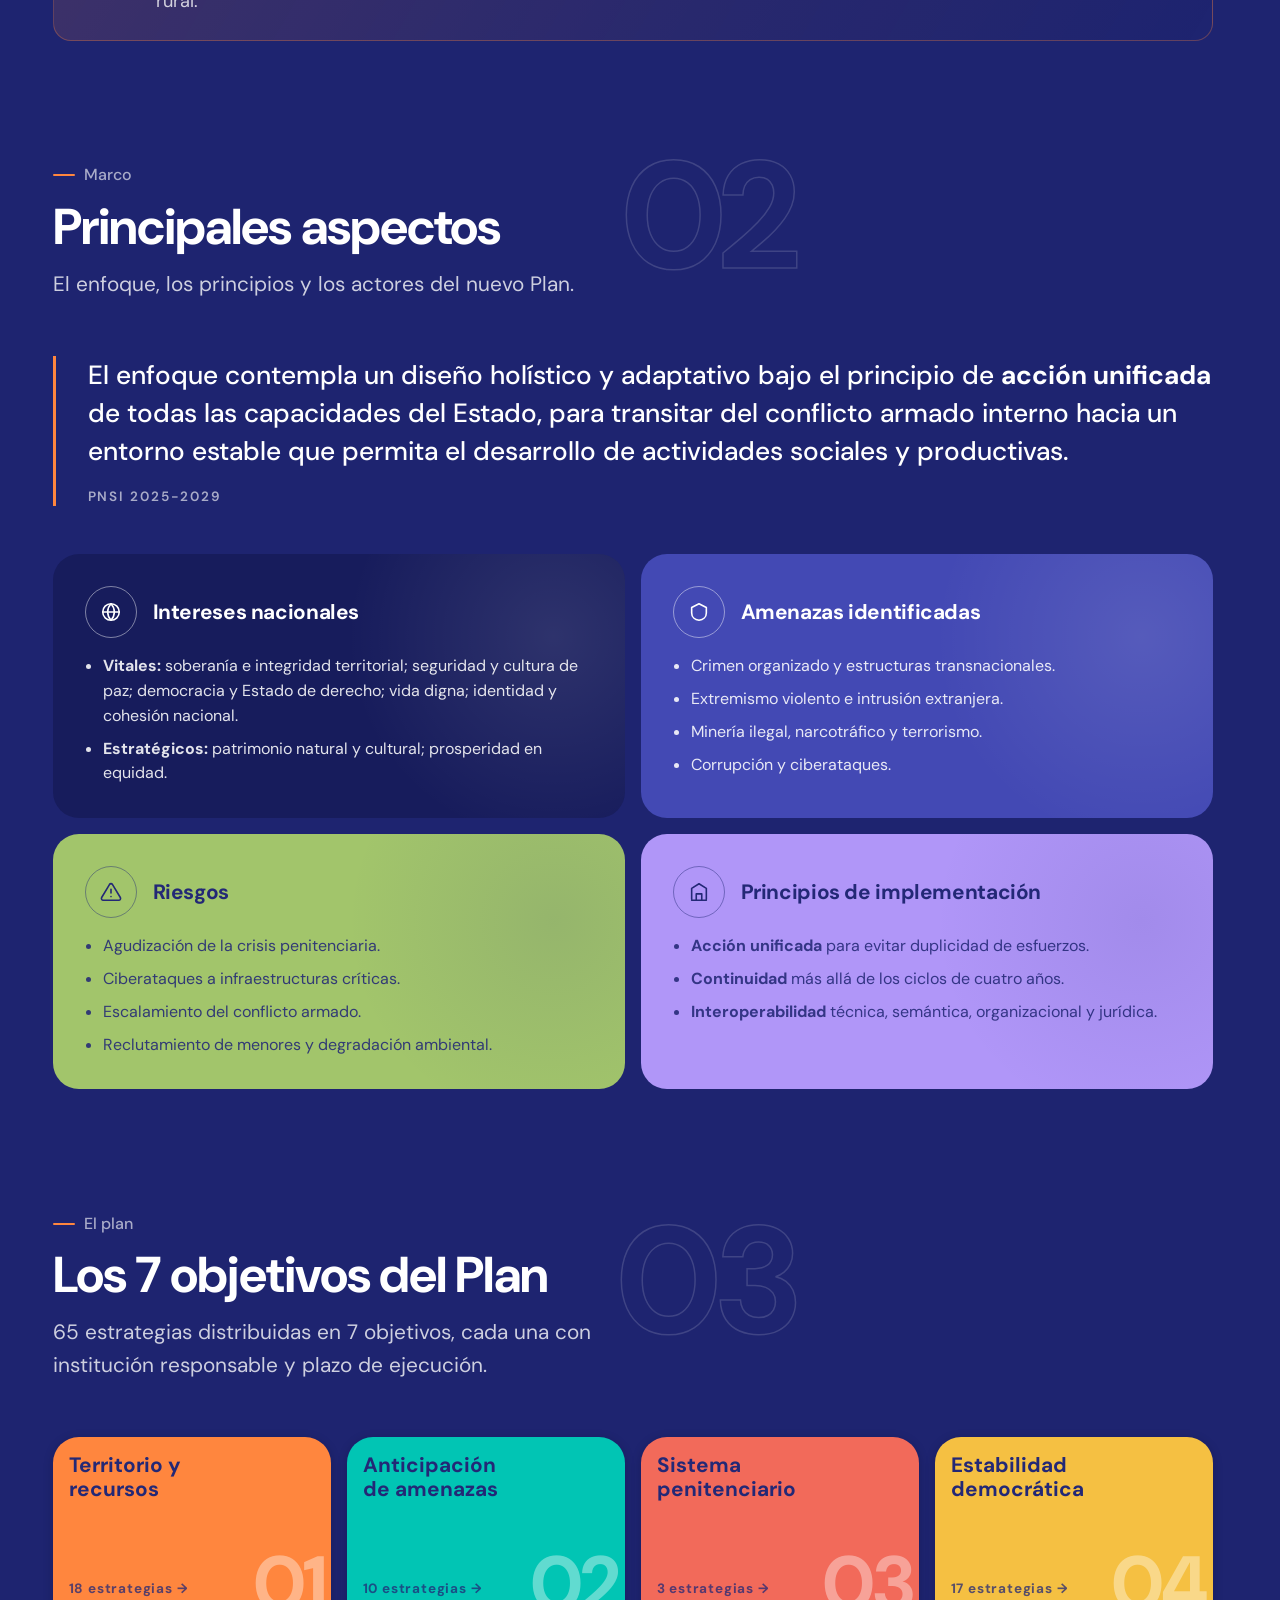
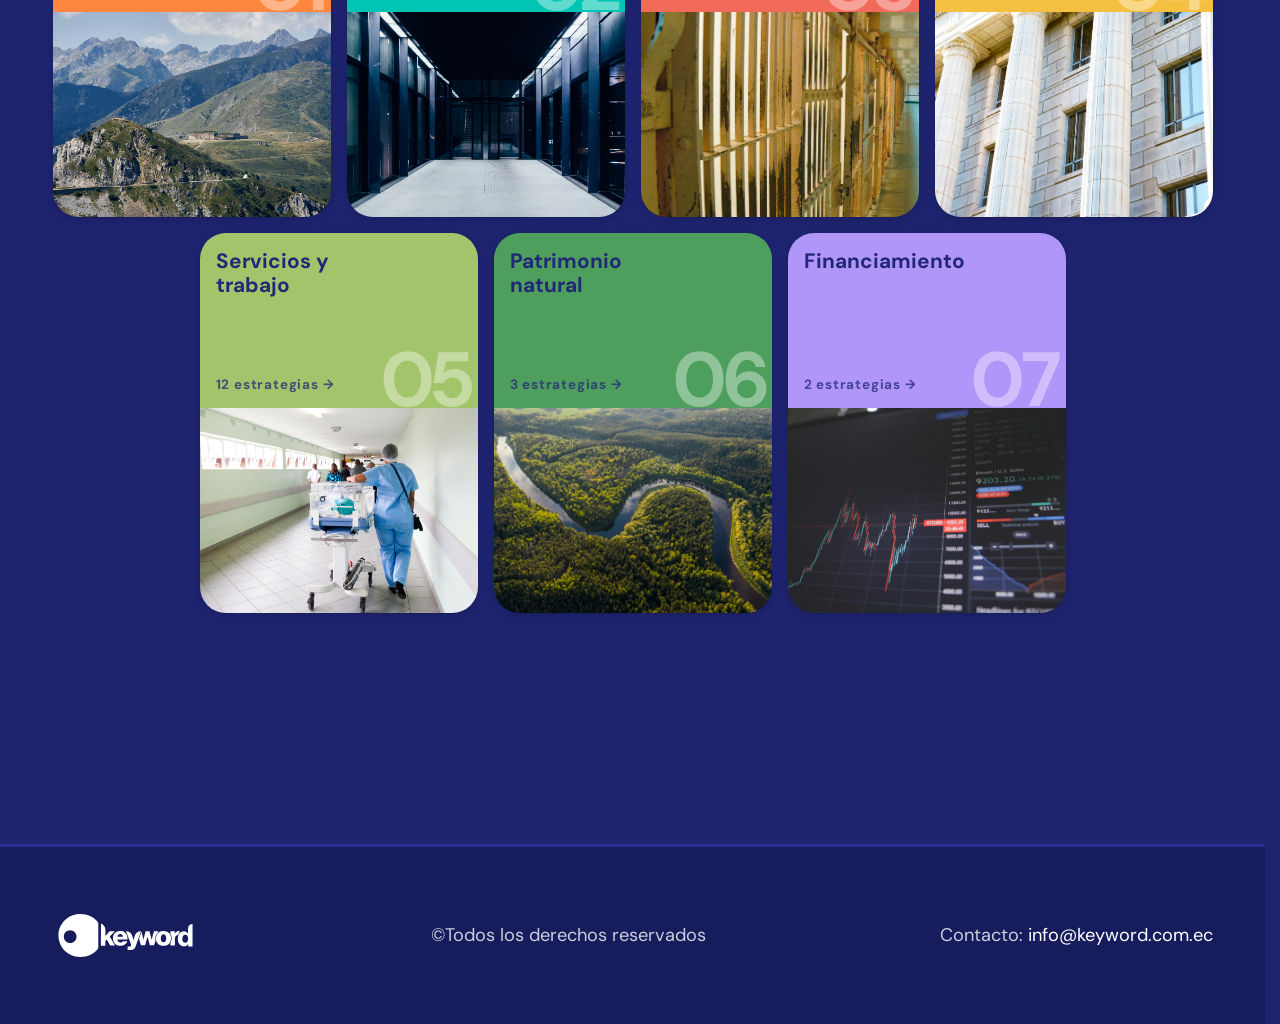
==== commit fc628c2c: "Add files via upload" ====
--- a/index.html
+++ b/index.html
@@ -27,7 +27,7 @@
       <img src="img/logo-keyword-white.svg" alt="Keyword" class="brand__logo" />
     </a>
     <nav class="nav-crumbs" aria-label="Ruta de navegación">
-      <a href="index.html">Productos</a> · <span>PNSI 2025-2029</span>
+      <span>PNSI 2025-2029</span>
     </nav>
   </div>
 </header>
--- a/css/styles.css
+++ b/css/styles.css
@@ -888,21 +888,42 @@
 .phase--2 .phase__flag { background: var(--green); }
 .phase--3 .phase__flag { background: var(--obj-7); }
 
-/* ---- Masonry: alturas naturales, como el PDF ---- */
+/* ---- Grid en orden de lectura natural ----
+   Se usa grid y no `columns` a propósito: `columns` llena la primera
+   columna de arriba abajo antes de pasar a la segunda, y con estrategias
+   numeradas (1.1, 1.2…) el lector ve 1.1 junto a 1.6 y se pierde.
+   El grid ordena por filas: 1.1 | 1.2 / 1.3 | 1.4. El costo es un borde
+   inferior algo irregular en cada fila, imperceptible aquí porque las
+   alturas apenas varían (~80px de diferencia). */
 .phase__grid {
-  columns: 2;
+  position: relative;
+  display: grid;
+  grid-template-columns: repeat(2, 1fr);
   column-gap: clamp(1.5rem, 3vw, 2.75rem);
-  column-rule: 1px solid var(--t-10);
-}
-@media (max-width: 900px) { .phase__grid { columns: 1; column-rule: none; } }
+  row-gap: clamp(1.25rem, 2.5vw, 2rem);
+  align-items: start;
+}
+/* Regla vertical entre columnas */
+.phase__grid::before {
+  content: "";
+  position: absolute;
+  left: 50%;
+  top: 0;
+  bottom: 0;
+  width: 1px;
+  background: var(--t-10);
+  transform: translateX(-50%);
+  pointer-events: none;
+}
+@media (max-width: 900px) {
+  .phase__grid { grid-template-columns: 1fr; }
+  .phase__grid::before { display: none; }
+}
 
 /* ---- Tarjeta de estrategia ---- */
 .strat {
   position: relative;
-  break-inside: avoid;
-  -webkit-column-break-inside: avoid;
-  page-break-inside: avoid;
-  margin-bottom: clamp(1.25rem, 2.5vw, 2rem);
+  margin-bottom: 0;
   padding: clamp(1.35rem, 2.4vw, 1.9rem);
   border-radius: var(--r-lg);
   background: var(--t-08);
@@ -929,8 +950,10 @@
 }
 .strat--flip::after { right: auto; left: -30%; }
 
-/* Línea divisoria entre tarjetas — recurso del PDF */
-.strat + .strat::before {
+/* Línea divisoria entre filas — recurso del PDF.
+   En 2 columnas marca desde la 3.ª tarjeta (2.ª fila); en 1 columna,
+   desde la 2.ª. Nunca marca al vecino horizontal de la misma fila. */
+.strat:nth-child(n+3)::before {
   content: "";
   position: absolute;
   top: calc(-1 * clamp(0.7rem, 1.3vw, 1rem));
@@ -938,6 +961,18 @@
   right: 8%;
   height: 1px;
   background: var(--t-15);
+}
+@media (max-width: 900px) {
+  .strat:nth-child(n+3)::before { content: none; }
+  .strat:nth-child(n+2)::before {
+    content: "";
+    position: absolute;
+    top: calc(-1 * clamp(0.7rem, 1.3vw, 1rem));
+    left: 8%;
+    right: 8%;
+    height: 1px;
+    background: var(--t-15);
+  }
 }
 
 /* Ícono grande: flota y el texto lo envuelve */
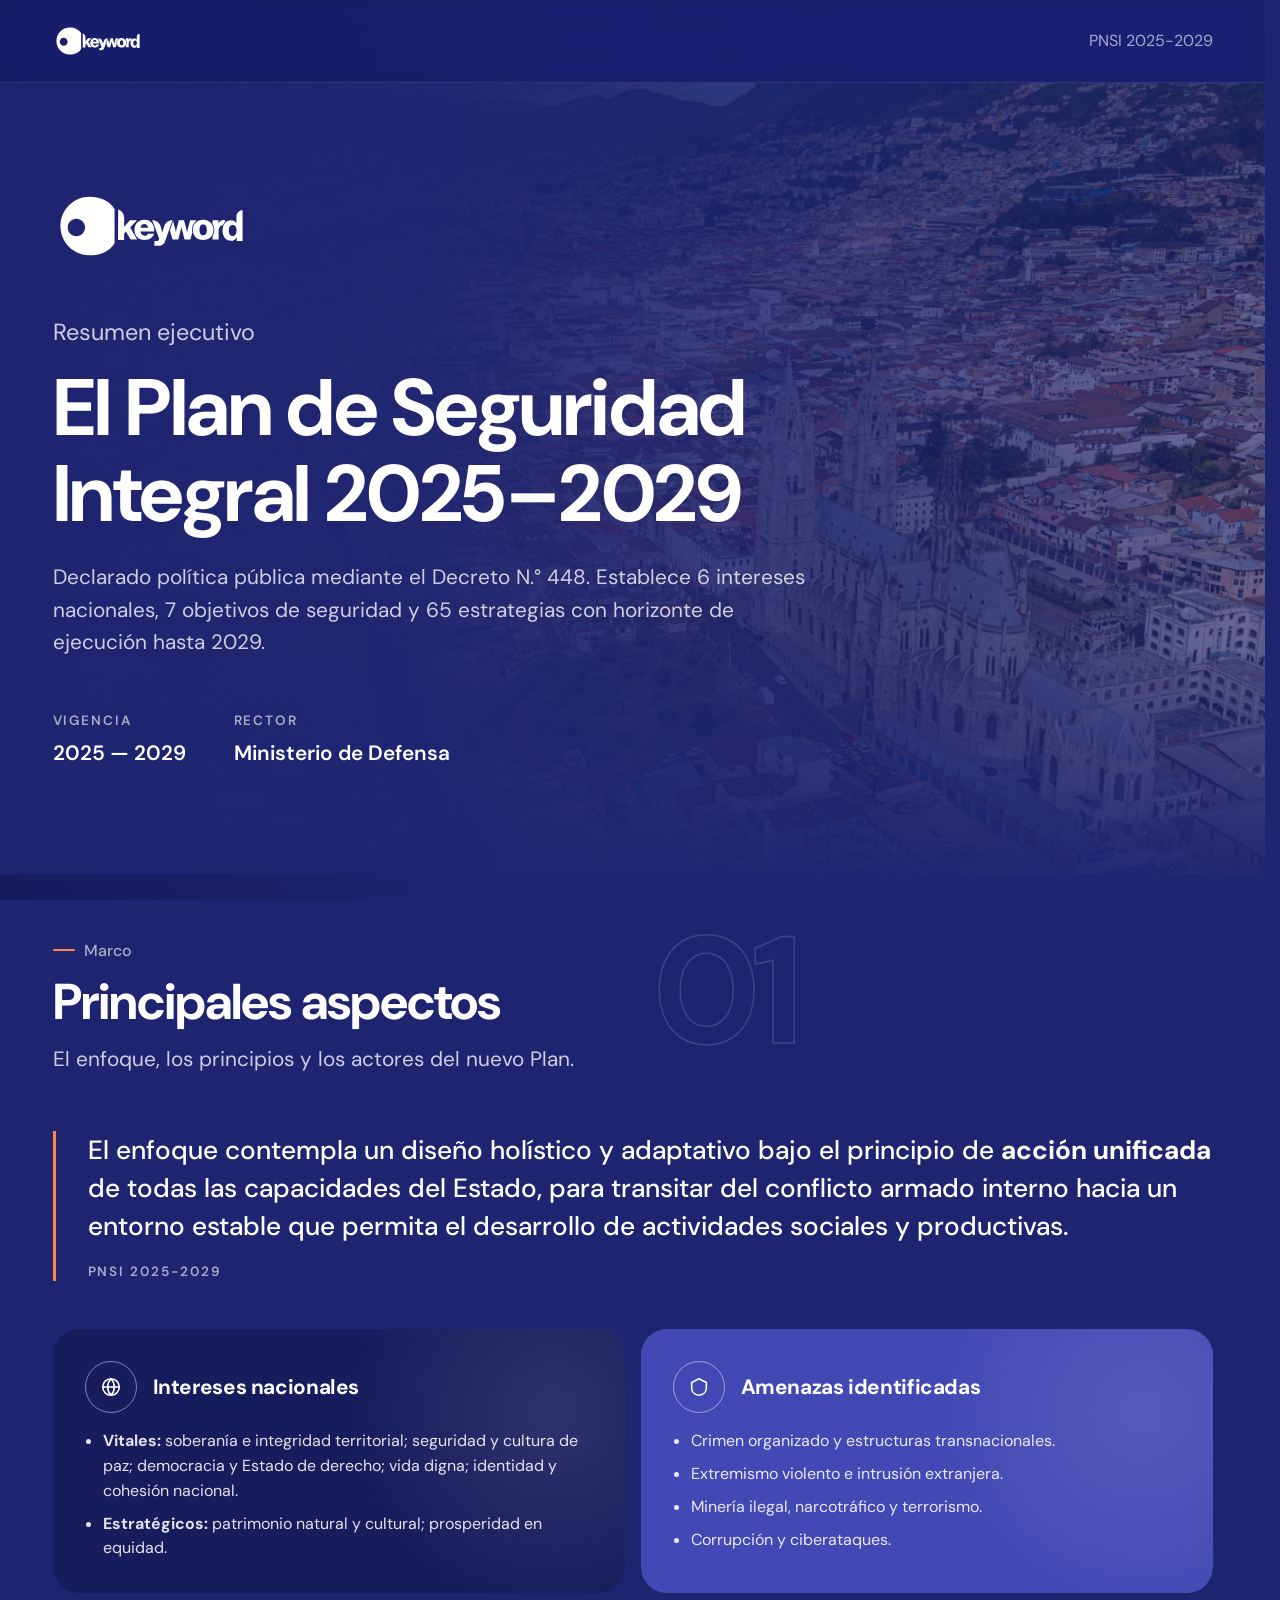
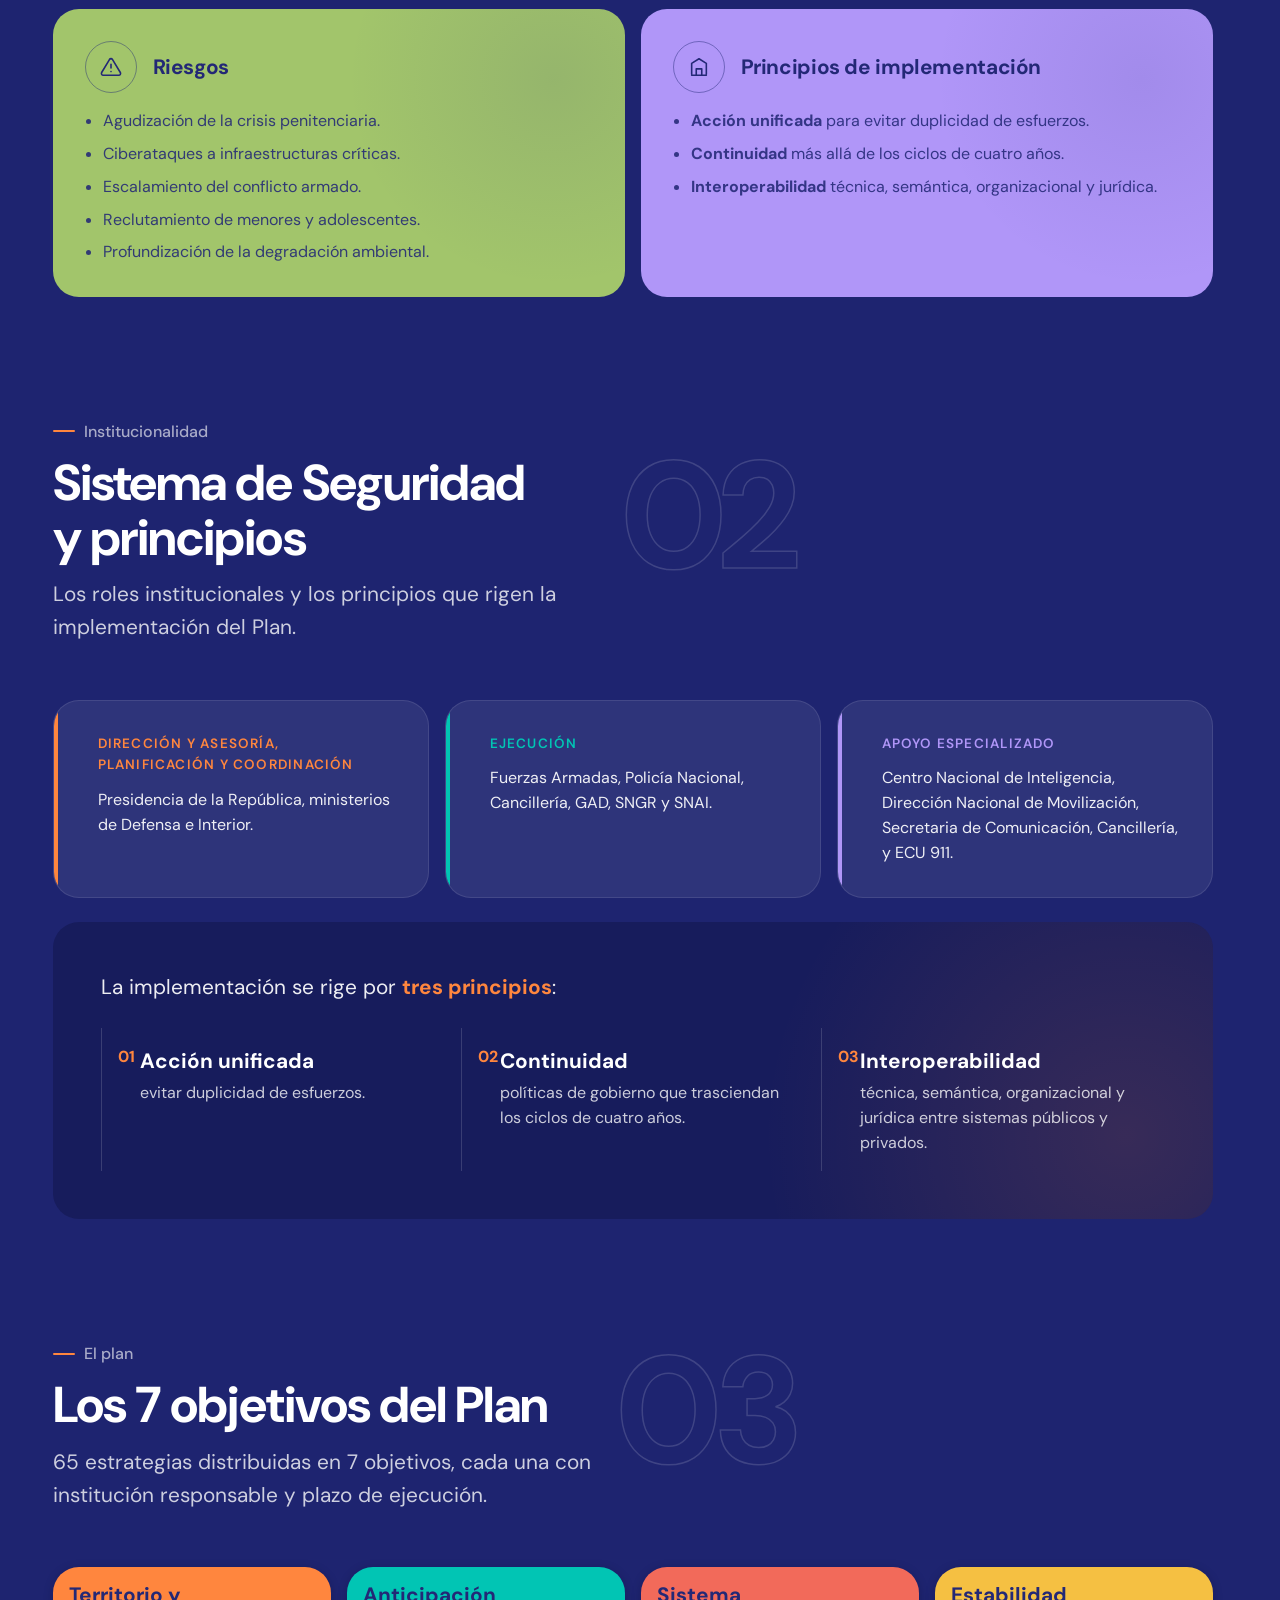
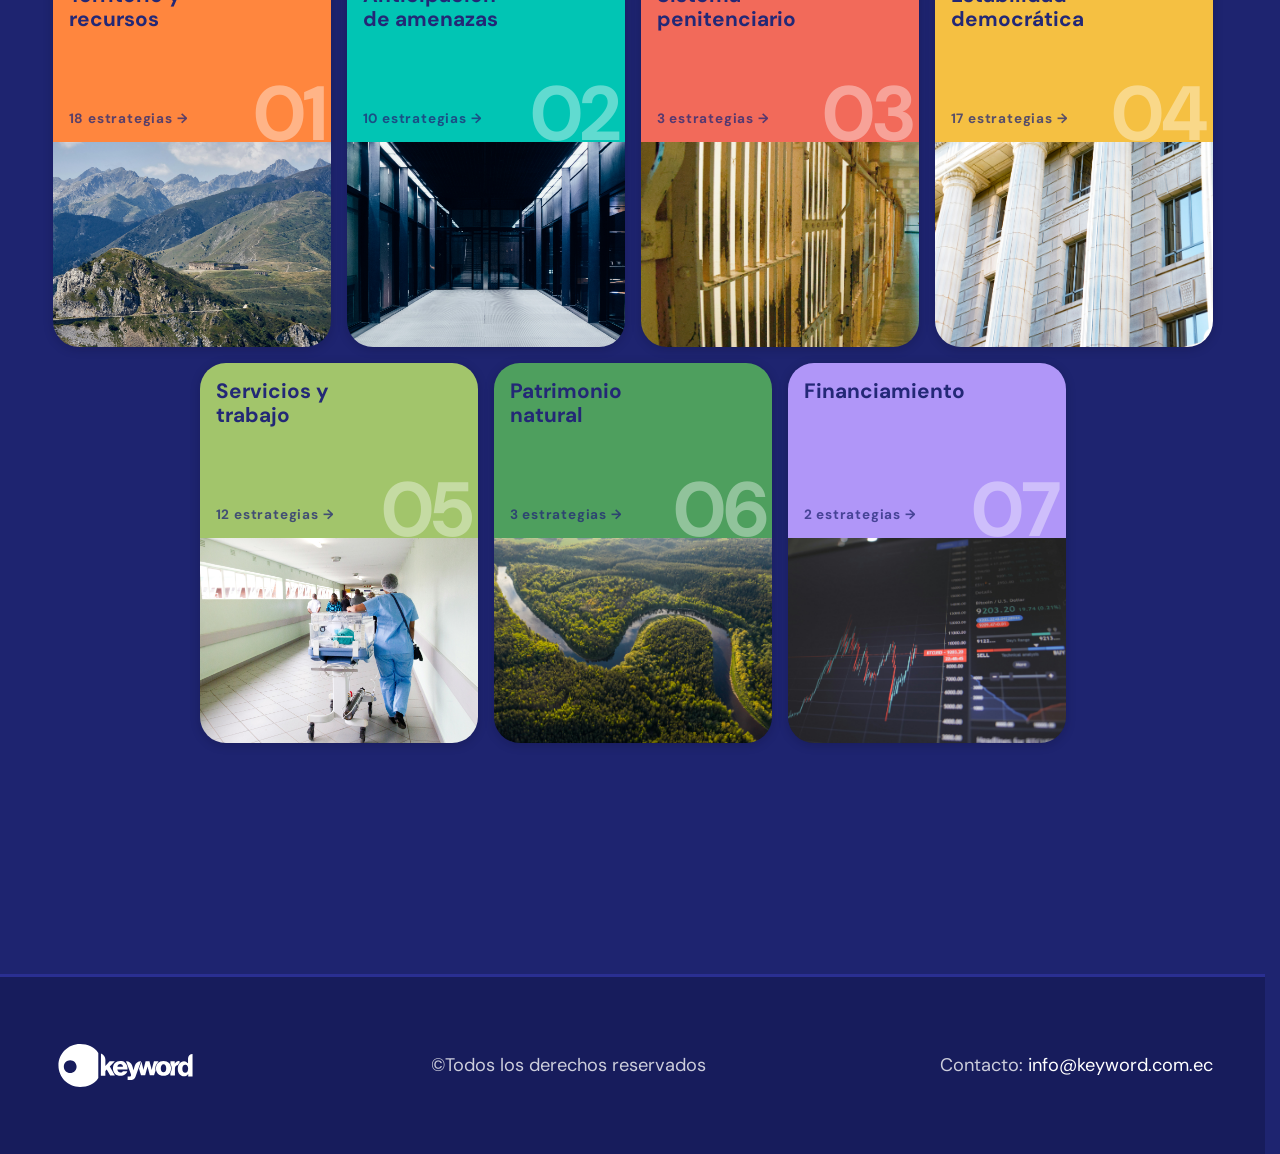
==== commit 32d2dcb0: "Add files via upload" ====
--- a/index.html
+++ b/index.html
@@ -44,8 +44,8 @@
   <div class="wrap hero__inner">
     <div>
       <img src="img/logo-keyword-white.svg" alt="Keyword" class="hero__logo" />
-      <p class="hero__eyebrow">Resumen ejecutivo<br/>Plan Nacional de Seguridad Integral</p>
-      <h1 class="hero__title" id="titulo-principal">El Plan de Seguridad 2025&ndash;2029</h1>
+      <p class="hero__eyebrow">Resumen ejecutivo</p>
+      <h1 class="hero__title" id="titulo-principal">El Plan de Seguridad Integral 2025&ndash;2029</h1>
       <p class="hero__subtitle">
         Declarado política pública mediante el Decreto N.° 448. Establece
         6 intereses nacionales, 7 objetivos de seguridad y 65 estrategias con
@@ -54,86 +54,18 @@
       <div class="hero__meta">
         <span>Vigencia<strong>2025 — 2029</strong></span>
         <span>Rector<strong>Ministerio de Defensa</strong></span>
-        <span>Alcance<strong>7 objetivos · 65 estrategias</strong></span>
       </div>
     </div>
   </div>
 </section>
 
 <!-- =========================================================
-     DATOS DE INTERÉS
-     ========================================================= -->
-<section class="section" aria-labelledby="titulo-datos">
+     PRINCIPALES ASPECTOS
+     ========================================================= -->
+<section class="section" aria-labelledby="titulo-aspectos">
   <div class="wrap">
     <header class="section-mark">
       <span class="section-mark__num" aria-hidden="true">01</span>
-      <p class="section-mark__eyebrow">Contexto</p>
-      <h2 class="section-mark__title" id="titulo-datos">Datos de interés</h2>
-      <p class="section-mark__lead">
-        Lo esencial que debe conocer el sector empresarial sobre el nuevo marco
-        de seguridad nacional.
-      </p>
-    </header>
-
-    <div class="facts-grid">
-      <article class="fact">
-        <span class="fact__label">Decreto</span>
-        <p class="fact__text">
-          El Presidente Noboa declaró como política pública el PNSI 2025-2029
-          mediante el <strong>Decreto N.° 448</strong>, derogando el plan
-          vigente desde 2021.
-        </p>
-      </article>
-      <article class="fact">
-        <span class="fact__label">Elaboración</span>
-        <p class="fact__text">
-          Elaborado por el <strong>Ministerio de Defensa</strong> con
-          participación del Sistema de Seguridad Pública, y aprobado por el
-          Consejo de Seguridad Pública.
-        </p>
-      </article>
-      <article class="fact">
-        <span class="fact__label">Ejecución</span>
-        <p class="fact__text">
-          Ejecutado por los ministerios de <strong>Interior, Defensa y
-          Relaciones Exteriores</strong>, el Centro Nacional de Inteligencia y
-          la Secretaría Nacional de Gestión de Riesgos.
-        </p>
-      </article>
-      <article class="fact">
-        <span class="fact__label">Alcance</span>
-        <p class="fact__text">
-          Contempla <strong>6 intereses nacionales y 7 objetivos de
-          seguridad</strong>. Reconoce el conflicto armado interno y plantea la
-          transición hacia condiciones de normalidad.
-        </p>
-      </article>
-
-      <article class="fact fact--highlight">
-        <div class="fact__icon" aria-hidden="true">
-          <svg width="22" height="22" viewBox="0 0 24 24" fill="none" stroke="currentColor" stroke-width="1.75" stroke-linecap="round" stroke-linejoin="round"><path d="M4 21V10l8-6 8 6v11M4 21h16M9 21v-6h6v6"/></svg>
-        </div>
-        <div>
-          <span class="fact__label">Impacto empresarial</span>
-          <p class="fact__text">
-            Refuerzo de <strong>controles en puertos y aeropuertos,
-            trazabilidad financiera, ciberseguridad y formalización minera y
-            laboral</strong>. Se establece un aporte del 1 % de los ingresos
-            de las telecomunicaciones para conectividad rural.
-          </p>
-        </div>
-      </article>
-    </div>
-  </div>
-</section>
-
-<!-- =========================================================
-     PRINCIPALES ASPECTOS
-     ========================================================= -->
-<section class="section" aria-labelledby="titulo-aspectos">
-  <div class="wrap">
-    <header class="section-mark">
-      <span class="section-mark__num" aria-hidden="true">02</span>
       <p class="section-mark__eyebrow">Marco</p>
       <h2 class="section-mark__title" id="titulo-aspectos">Principales aspectos</h2>
       <p class="section-mark__lead">
@@ -189,7 +121,8 @@
           <li>Agudización de la crisis penitenciaria.</li>
           <li>Ciberataques a infraestructuras críticas.</li>
           <li>Escalamiento del conflicto armado.</li>
-          <li>Reclutamiento de menores y degradación ambiental.</li>
+          <li>Reclutamiento de menores y adolescentes.</li>
+          <li>Profundización de la degradación ambiental.</li>
         </ul>
       </article>
 
@@ -211,6 +144,65 @@
 </section>
 
 <!-- =========================================================
+     SISTEMA DE SEGURIDAD Y PRINCIPIOS
+     ========================================================= -->
+<section class="section" aria-labelledby="titulo-sistema">
+  <div class="wrap">
+    <header class="section-mark">
+      <span class="section-mark__num" aria-hidden="true">02</span>
+      <p class="section-mark__eyebrow">Institucionalidad</p>
+      <h2 class="section-mark__title" id="titulo-sistema">Sistema de Seguridad y principios</h2>
+      <p class="section-mark__lead">
+        Los roles institucionales y los principios que rigen la implementación
+        del Plan.
+      </p>
+    </header>
+
+    <div class="sysgrid">
+      <article class="sysrole sysrole--dir">
+        <span class="sysrole__label">Dirección y asesoría, planificación y coordinación</span>
+        <p class="sysrole__body">
+          Presidencia de la República, ministerios de Defensa e Interior.
+        </p>
+      </article>
+      <article class="sysrole sysrole--exe">
+        <span class="sysrole__label">Ejecución</span>
+        <p class="sysrole__body">
+          Fuerzas Armadas, Policía Nacional, Cancillería, GAD, SNGR y SNAI.
+        </p>
+      </article>
+      <article class="sysrole sysrole--sup">
+        <span class="sysrole__label">Apoyo especializado</span>
+        <p class="sysrole__body">
+          Centro Nacional de Inteligencia, Dirección Nacional de Movilización,
+          Secretaria de Comunicación, Cancillería, y ECU 911.
+        </p>
+      </article>
+    </div>
+
+    <div class="sysprinciples">
+      <p class="sysprinciples__intro">
+        La implementación se rige por <strong>tres principios</strong>:
+      </p>
+      <ol class="sysprinciples__list">
+        <li>
+          <span class="sysprinciples__k">Acción unificada</span>
+          <span class="sysprinciples__v">evitar duplicidad de esfuerzos.</span>
+        </li>
+        <li>
+          <span class="sysprinciples__k">Continuidad</span>
+          <span class="sysprinciples__v">políticas de gobierno que trasciendan los ciclos de cuatro años.</span>
+        </li>
+        <li>
+          <span class="sysprinciples__k">Interoperabilidad</span>
+          <span class="sysprinciples__v">técnica, semántica, organizacional y jurídica entre sistemas públicos y privados.</span>
+        </li>
+      </ol>
+    </div>
+  </div>
+</section>
+
+<!-- =========================================================
      MURO DE OBJETIVOS
      ========================================================= -->
 <section class="section" aria-labelledby="titulo-objetivos">
--- a/css/styles.css
+++ b/css/styles.css
@@ -496,6 +496,127 @@
 .topic ul li strong { font-weight: 700; opacity: 1; }
 
 /* ============================================================
+   SISTEMA DE SEGURIDAD Y PRINCIPIOS
+   Tres roles institucionales + tarjeta ancha de principios.
+   ============================================================ */
+.sysgrid {
+  display: grid;
+  gap: var(--s-3);
+  grid-template-columns: repeat(3, 1fr);
+}
+@media (max-width: 900px)  { .sysgrid { grid-template-columns: 1fr 1fr; } }
+@media (max-width: 620px)  { .sysgrid { grid-template-columns: 1fr; } }
+
+.sysrole {
+  position: relative;
+  border-radius: var(--r-lg);
+  padding: var(--s-5);
+  display: flex;
+  flex-direction: column;
+  gap: var(--s-2);
+  overflow: hidden;
+  isolation: isolate;
+  border: 1px solid var(--t-10);
+  background: var(--t-08);
+  color: var(--white);
+  transition: transform var(--t-med) var(--ease), background var(--t-med) var(--ease);
+}
+.sysrole:hover { transform: translateY(-3px); background: var(--t-10); }
+.sysrole::before {
+  content: "";
+  position: absolute; inset: 0 auto 0 0;
+  width: 4px;
+  background: var(--sys-accent, var(--orange));
+}
+.sysrole--dir { --sys-accent: var(--obj-1); }
+.sysrole--exe { --sys-accent: var(--obj-2); }
+.sysrole--sup { --sys-accent: var(--obj-7); }
+
+.sysrole__label {
+  font-size: var(--fs-xs);
+  text-transform: uppercase;
+  letter-spacing: 0.09em;
+  font-weight: 600;
+  color: var(--sys-accent);
+  padding-left: var(--s-2);
+}
+.sysrole__body {
+  margin: 0;
+  font-size: var(--fs-sm);
+  line-height: 1.55;
+  color: var(--t-90);
+  padding-left: var(--s-2);
+}
+
+.sysprinciples {
+  margin-top: var(--s-4);
+  padding: clamp(var(--s-4), 4vw, var(--s-6));
+  border-radius: var(--r-lg);
+  background: var(--indigo-deep);
+  color: var(--white);
+  position: relative;
+  overflow: hidden;
+  isolation: isolate;
+}
+.sysprinciples::after {
+  content: "";
+  position: absolute;
+  z-index: -1;
+  top: -55%; right: -25%;
+  width: 65%;
+  aspect-ratio: 1;
+  border-radius: 50%;
+  background: radial-gradient(circle, var(--orange) 0%, transparent 68%);
+  opacity: 0.14;
+  pointer-events: none;
+}
+.sysprinciples__intro {
+  margin: 0 0 var(--s-4);
+  font-size: var(--fs-md);
+  color: var(--t-90);
+}
+.sysprinciples__intro strong { color: var(--orange); font-weight: 700; }
+
+.sysprinciples__list {
+  list-style: none;
+  margin: 0; padding: 0;
+  display: grid;
+  gap: var(--s-3);
+  grid-template-columns: repeat(3, 1fr);
+  counter-reset: sysp;
+}
+@media (max-width: 900px) { .sysprinciples__list { grid-template-columns: 1fr; } }
+
+.sysprinciples__list li {
+  position: relative;
+  padding: var(--s-3) var(--s-3) var(--s-3) 2.4rem;
+  border-left: 1px solid var(--t-15);
+  counter-increment: sysp;
+}
+.sysprinciples__list li::before {
+  content: counter(sysp, decimal-leading-zero);
+  position: absolute;
+  left: var(--s-3); top: var(--s-3);
+  font-size: var(--fs-sm);
+  font-weight: 700;
+  color: var(--orange);
+  letter-spacing: 0.02em;
+}
+.sysprinciples__k {
+  display: block;
+  font-size: var(--fs-md);
+  font-weight: 700;
+  color: var(--white);
+  margin-bottom: 0.25rem;
+}
+.sysprinciples__v {
+  display: block;
+  font-size: var(--fs-sm);
+  line-height: 1.55;
+  color: var(--t-75);
+}
+
+/* ============================================================
    MURO DE OBJETIVOS — cover cards (firma del PDF)
    Desktop: fila de 4 + fila de 3 centrada
    ============================================================ */
@@ -703,7 +824,12 @@
 .obj-hero--6 .obj-hero__name { color: var(--obj-6); }
 .obj-hero--7 .obj-hero__name { color: var(--obj-7); }
 
-/* Descriptor con conector de punto (como el PDF) */
+/* Descriptor con conector de punto.
+   OJO: hoy no se emite en ninguna página. En el PDF de referencia el eje
+   tiene DOS textos distintos (una bajada temática + el objetivo), pero
+   nuestro documento trae un solo texto por objetivo, así que este bloque
+   repetía palabra por palabra lo que ya dice la tarjeta blanca.
+   El estilo se conserva por si más adelante llega una bajada propia. */
 .obj-hero__desc {
   position: relative;
   margin-top: var(--s-5);
@@ -741,7 +867,7 @@
   display: grid;
   grid-template-columns: 1.15fr 1fr;
   gap: var(--s-3);
-  margin-top: var(--s-4);
+  margin-top: clamp(2rem, 4vw, 3rem);
   align-items: stretch;
 }
 @media (max-width: 760px) { .obj-intro { grid-template-columns: 1fr; } }
@@ -821,18 +947,48 @@
    ============================================================ */
 .roadmap { margin-top: clamp(2.5rem, 6vw, 4rem); }
 
+/* Encabezado del roadmap.
+   El título es un puente gramatical, no adorno: en el Word, objetivo y
+   estrategia comparten fila y se leen como una sola oración ("Imponer el
+   control del territorio… incrementando el poder coercitivo…"). Al separar
+   la tarjeta del objetivo de las estrategias, los gerundios quedaban
+   colgando sin sujeto a la vista. "Cómo se alcanza este objetivo" devuelve
+   el marco. El eyebrow conserva el nombre que el documento le da a esta
+   sección. */
 .roadmap__head {
   display: flex;
   flex-wrap: wrap;
-  align-items: baseline;
+  align-items: flex-end;
   justify-content: space-between;
   gap: var(--s-3);
   margin-bottom: var(--s-5);
   padding-bottom: var(--s-3);
   border-bottom: 1px solid var(--t-15);
 }
+.roadmap__eyebrow {
+  display: inline-flex;
+  align-items: center;
+  gap: 0.6rem;
+  font-size: var(--fs-xs);
+  font-weight: 700;
+  letter-spacing: 0.16em;
+  text-transform: uppercase;
+  color: var(--orange);
+  margin-bottom: 0.5rem;
+}
+.roadmap__eyebrow::before {
+  content: "";
+  width: 20px;
+  height: 2px;
+  background: currentColor;
+  border-radius: 2px;
+}
 .roadmap__title { font-size: var(--fs-xl); }
-.roadmap__count { font-size: var(--fs-sm); color: var(--t-60); }
+.roadmap__count {
+  font-size: var(--fs-sm);
+  color: var(--t-60);
+  padding-bottom: 0.2rem;
+}
 
 /* ---- Fase = plazo de ejecución ---- */
 .phase { padding-bottom: clamp(2.5rem, 5vw, 3.5rem); }
@@ -892,16 +1048,25 @@
    Se usa grid y no `columns` a propósito: `columns` llena la primera
    columna de arriba abajo antes de pasar a la segunda, y con estrategias
    numeradas (1.1, 1.2…) el lector ve 1.1 junto a 1.6 y se pierde.
-   El grid ordena por filas: 1.1 | 1.2 / 1.3 | 1.4. El costo es un borde
-   inferior algo irregular en cada fila, imperceptible aquí porque las
-   alturas apenas varían (~80px de diferencia). */
+   El grid ordena por filas: 1.1 | 1.2 / 1.3 | 1.4.
+
+   `align-items: stretch` (por defecto) iguala la altura de las tarjetas
+   DENTRO de cada fila, que es lo único que el ojo compara. No se igualan
+   todas las de la fase: la dispersión de texto llega a 4.2× en el objetivo 1
+   y las tarjetas cortas quedarían con un hueco enorme. Por fila el peor
+   caso es 2.5×, y el sobrante se reparte solo (ver .strat__inst). */
 .phase__grid {
   position: relative;
   display: grid;
   grid-template-columns: repeat(2, 1fr);
   column-gap: clamp(1.5rem, 3vw, 2.75rem);
   row-gap: clamp(1.25rem, 2.5vw, 2rem);
-  align-items: start;
+  /* Todas las tarjetas de una fase miden igual. Dentro de una fila el grid
+     ya las igualaba, pero entre filas variaban 12-54px y al bajar la vista
+     se leía como desorden. El sobrante no cae al fondo: .strat__body crece
+     y empuja la bandera de institución al pie, así las banderas se alinean
+     y aparece un ritmo horizontal. */
+  grid-auto-rows: 1fr;
 }
 /* Regla vertical entre columnas */
 .phase__grid::before {
@@ -916,13 +1081,21 @@
   pointer-events: none;
 }
 @media (max-width: 900px) {
-  .phase__grid { grid-template-columns: 1fr; }
+  .phase__grid {
+    grid-template-columns: 1fr;
+    /* En una sola columna igualar alturas haría que TODAS las tarjetas
+       midan lo que la más larga: una de dos líneas quedaría gigante.
+       Sin filas que emparejar, la altura natural es la correcta. */
+    grid-auto-rows: auto;
+  }
   .phase__grid::before { display: none; }
 }
 
 /* ---- Tarjeta de estrategia ---- */
 .strat {
   position: relative;
+  display: flex;
+  flex-direction: column;
   margin-bottom: 0;
   padding: clamp(1.35rem, 2.4vw, 1.9rem);
   border-radius: var(--r-lg);
@@ -933,6 +1106,15 @@
   transition: transform var(--t-med) var(--ease), filter var(--t-med) var(--ease);
 }
 .strat:hover { transform: translateY(-4px); }
+
+/* El ícono flota, y los floats no funcionan dentro de un contenedor flex:
+   se volverían ítems del flex. Por eso el contenido va envuelto en este
+   bloque, que sí establece contexto de float. El bloque crece para llenar
+   la tarjeta y empuja la bandera de institución al pie. */
+.strat__body {
+  flex: 1;
+  min-width: 0;
+}
 
 /* Halo de esquina: da profundidad y evita el plano muerto */
 .strat::after {
@@ -991,7 +1173,12 @@
   margin: 0.15rem 1.15rem 0.6rem 0;
 }
 
-/* Numeral como chip, no como texto suelto */
+/* Numeral como chip.
+   OJO: hoy no se emite ningún .strat__num — la numeración está apagada
+   desde build.py (SHOW_NUM = False), porque las estrategias son acciones
+   independientes y el número no implica prioridad ni secuencia.
+   Para revivirla: poner SHOW_NUM = True en build.py y regenerar. Este
+   estilo se conserva intacto para ese caso. */
 .strat__num {
   display: inline-block;
   margin-bottom: 0.7rem;
@@ -1018,10 +1205,13 @@
 }
 .strat__text span { opacity: 0.85; }
 
-/* Institución con tratamiento de bandera, ícono contenido */
+/* Institución con tratamiento de bandera, ícono contenido.
+   `align-self: flex-start` la mantiene angosta (no se estira al ancho);
+   el margen superior fijo la separa del texto y, como .strat__body crece,
+   la bandera queda anclada al pie de la tarjeta. */
 .strat__inst {
   position: relative;
-  clear: both;
+  align-self: flex-start;
   display: inline-flex;
   align-items: center;
   margin-top: var(--s-4);
@@ -1160,6 +1350,171 @@
 }
 
 /* ============================================================
+   TABLA DE ESTRATEGIAS  (.stbl)
+   ------------------------------------------------------------
+   Refleja la estructura del Word: Estrategia | Institución | Ejecución.
+   Desktop: tabla real con cabecera fija y filas divididas por línea fina.
+   Móvil: cada fila se convierte en una tarjeta apilada con etiquetas
+   de columna encima (patrón responsive-table).
+   Convive con la maquinaria de .phase (bandera con diana, contador).
+   Reemplaza al muro de .strat, que queda en el CSS por si se pide volver.
+   ============================================================ */
+.stbl {
+  --stbl-line: color-mix(in srgb, var(--white) 12%, transparent);
+  --stbl-line-strong: color-mix(in srgb, var(--white) 18%, transparent);
+  --stbl-bg:  color-mix(in srgb, var(--white) 4%, transparent);
+  --stbl-bg2: color-mix(in srgb, var(--white) 7%, transparent);
+
+  border-radius: var(--r-lg);
+  overflow: hidden;
+  background: var(--stbl-bg);
+  border: 1px solid var(--stbl-line);
+  isolation: isolate;
+}
+
+/* Cabecera — visible sólo en desktop */
+.stbl__head {
+  display: grid;
+  grid-template-columns: minmax(0, 1.6fr) minmax(0, 1fr) auto;
+  gap: var(--s-4);
+  align-items: center;
+  padding: 0.9rem clamp(1rem, 2vw, 1.75rem);
+  background: color-mix(in srgb, var(--indigo-deep) 65%, transparent);
+  border-bottom: 1px solid var(--stbl-line-strong);
+}
+.stbl__hcell {
+  font-size: var(--fs-xs);
+  text-transform: uppercase;
+  letter-spacing: 0.11em;
+  font-weight: 600;
+  color: var(--t-60);
+}
+.stbl__hcell--exec { text-align: right; min-width: 9rem; }
+
+.stbl__body { display: block; }
+
+/* Fila — grid en desktop, colapsa en móvil */
+.stbl__row {
+  display: grid;
+  grid-template-columns: minmax(0, 1.6fr) minmax(0, 1fr) auto;
+  gap: var(--s-4);
+  align-items: center;
+  padding: clamp(0.9rem, 1.6vw, 1.25rem) clamp(1rem, 2vw, 1.75rem);
+  border-bottom: 1px solid var(--stbl-line);
+  transition: background var(--t-fast) var(--ease);
+}
+.stbl__row:last-child { border-bottom: none; }
+.stbl__row:nth-child(even) { background: var(--stbl-bg2); }
+.stbl__row:hover { background: color-mix(in srgb, var(--white) 9%, transparent); }
+
+.stbl__cell {
+  min-width: 0;
+  color: var(--white);
+}
+.stbl__cell--exec { justify-self: end; }
+
+/* Etiqueta de columna — sólo se ve al colapsar en móvil */
+.stbl__cell[data-col]::before { content: none; }
+
+/* Celda "Estrategia": glyph + texto */
+.stbl__strat {
+  display: flex;
+  align-items: flex-start;
+  gap: var(--s-3);
+}
+.stbl__glyph {
+  flex: 0 0 44px;
+  width: 44px;
+  height: 44px;
+  border-radius: 12px;
+  background: var(--t-08);
+  border: 1px solid var(--t-15);
+  color: var(--accent, var(--orange));
+  display: grid;
+  place-items: center;
+}
+.stbl__glyph svg { width: 24px; height: 24px; }
+.stbl__text {
+  margin: 0;
+  font-size: var(--fs-base);
+  line-height: 1.5;
+  color: var(--t-90);
+}
+.stbl__text b { font-weight: 700; color: var(--white); }
+.stbl__text span { opacity: 0.85; }
+.stbl__num {
+  display: inline-block;
+  font-weight: 700;
+  color: var(--accent, var(--orange));
+  margin-right: 0.4em;
+}
+
+/* Institución */
+.stbl__inst {
+  display: inline-flex;
+  align-items: center;
+  gap: 0.55rem;
+  font-size: var(--fs-sm);
+  line-height: 1.4;
+  color: var(--t-75);
+}
+.stbl__inst .strat__inst-icon {
+  flex: 0 0 26px;
+  width: 26px;
+  height: 26px;
+  color: var(--accent, var(--orange));
+}
+
+/* Chip de ejecución */
+.stbl__chip {
+  display: inline-flex;
+  align-items: center;
+  padding: 0.4rem 0.85rem;
+  border-radius: 999px;
+  font-size: var(--fs-xs);
+  font-weight: 600;
+  letter-spacing: 0.02em;
+  color: var(--ink);
+  background: var(--orange);
+  white-space: nowrap;
+}
+.stbl__chip--inmediata { background: var(--orange); color: var(--ink); }
+.stbl__chip--1         { background: #7BD8EA; color: var(--ink); }
+.stbl__chip--2         { background: var(--green); color: var(--ink); }
+.stbl__chip--3         { background: var(--obj-7); color: var(--ink); }
+
+/* ---- Responsive: tabla → cards apiladas ---- */
+@media (max-width: 820px) {
+  .stbl__head { display: none; }
+  .stbl__row {
+    grid-template-columns: 1fr;
+    gap: var(--s-3);
+    padding: var(--s-4) clamp(0.9rem, 4vw, 1.25rem);
+    align-items: start;
+  }
+  .stbl__cell--exec { justify-self: start; }
+  .stbl__cell[data-col]::before {
+    content: attr(data-col);
+    display: block;
+    font-size: 0.68rem;
+    text-transform: uppercase;
+    letter-spacing: 0.11em;
+    font-weight: 600;
+    color: var(--t-60);
+    margin-bottom: 0.4rem;
+  }
+  /* En móvil el chip de ejecución es redundante con la bandera de la fase:
+     lo ocultamos para no repetir información — se mantiene sólo la etiqueta
+     "Ejecución" implícita en la agrupación. */
+  .stbl__cell--exec { display: none; }
+}
+
+@media (max-width: 480px) {
+  .stbl__glyph { flex-basis: 38px; width: 38px; height: 38px; }
+  .stbl__glyph svg { width: 20px; height: 20px; }
+}
+
+/* ============================================================
    Accesibilidad / motion
    ============================================================ */
 @media (prefers-reduced-motion: reduce) {
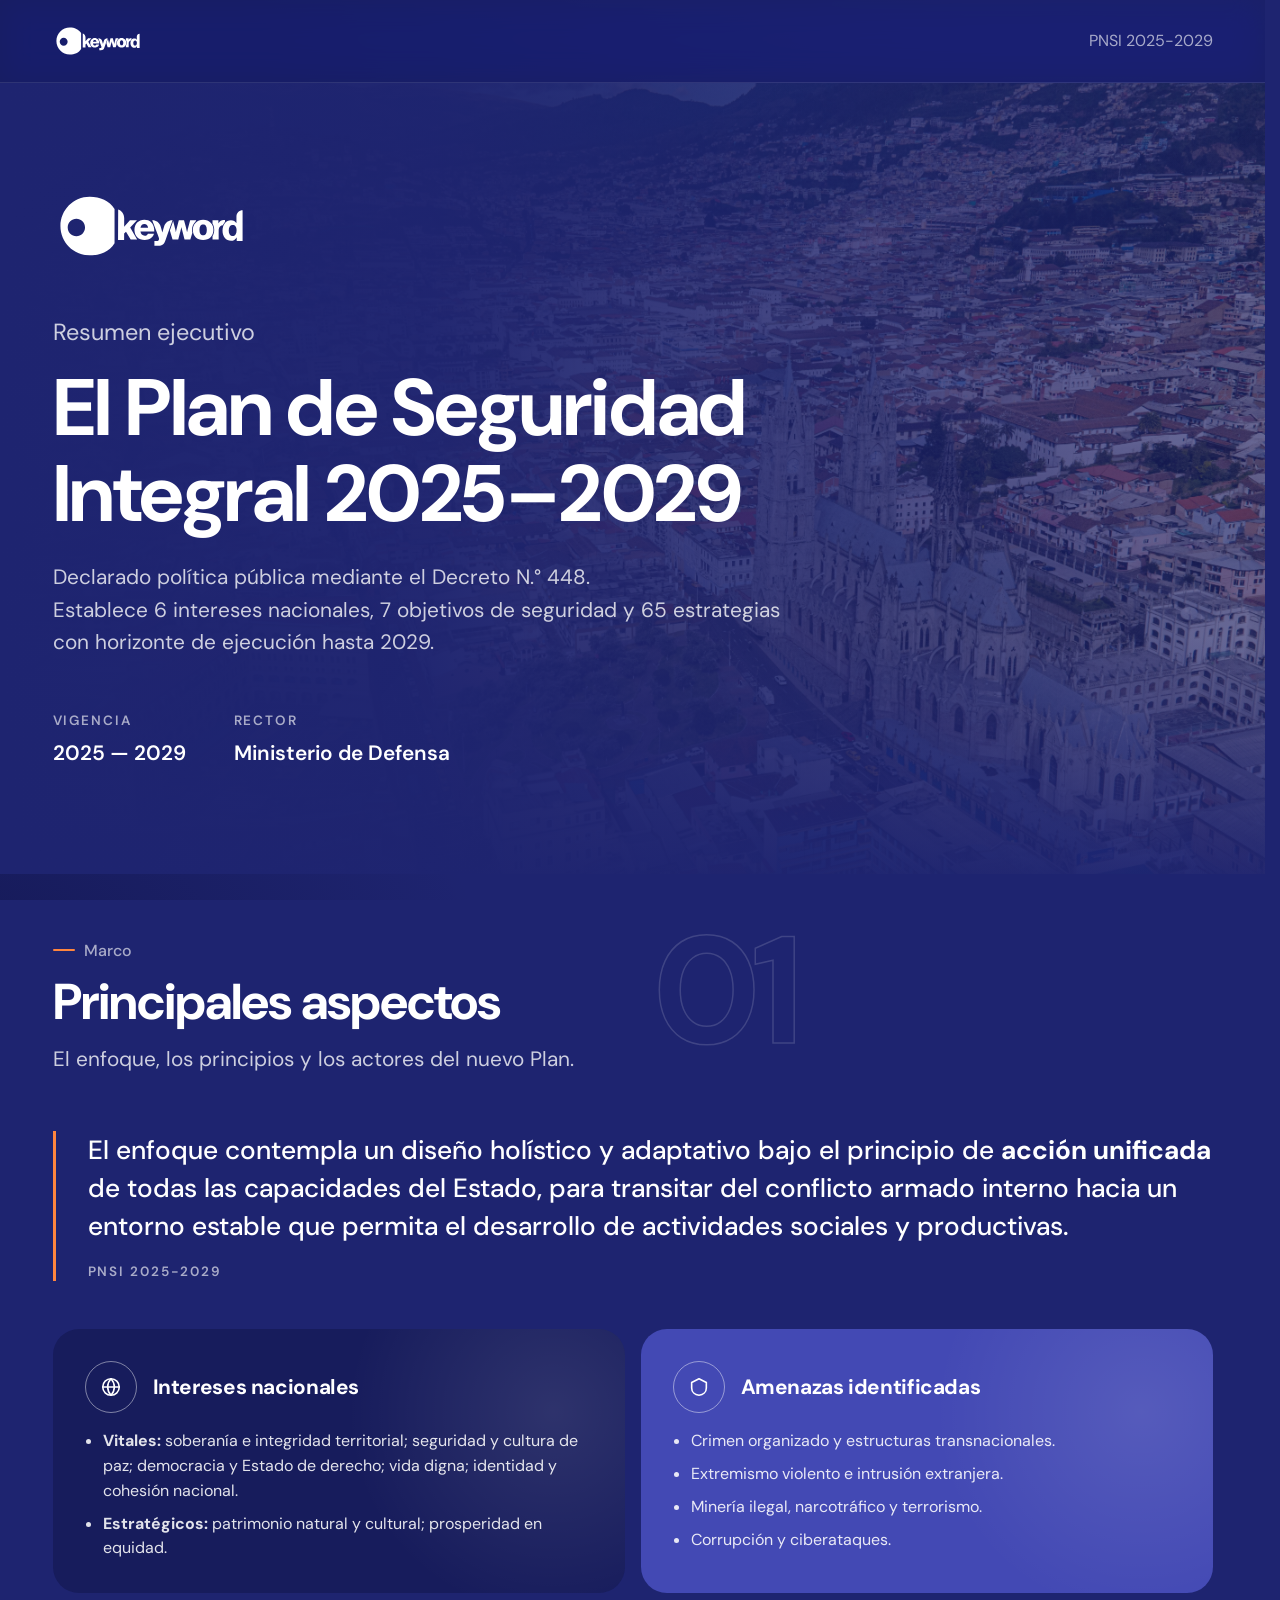
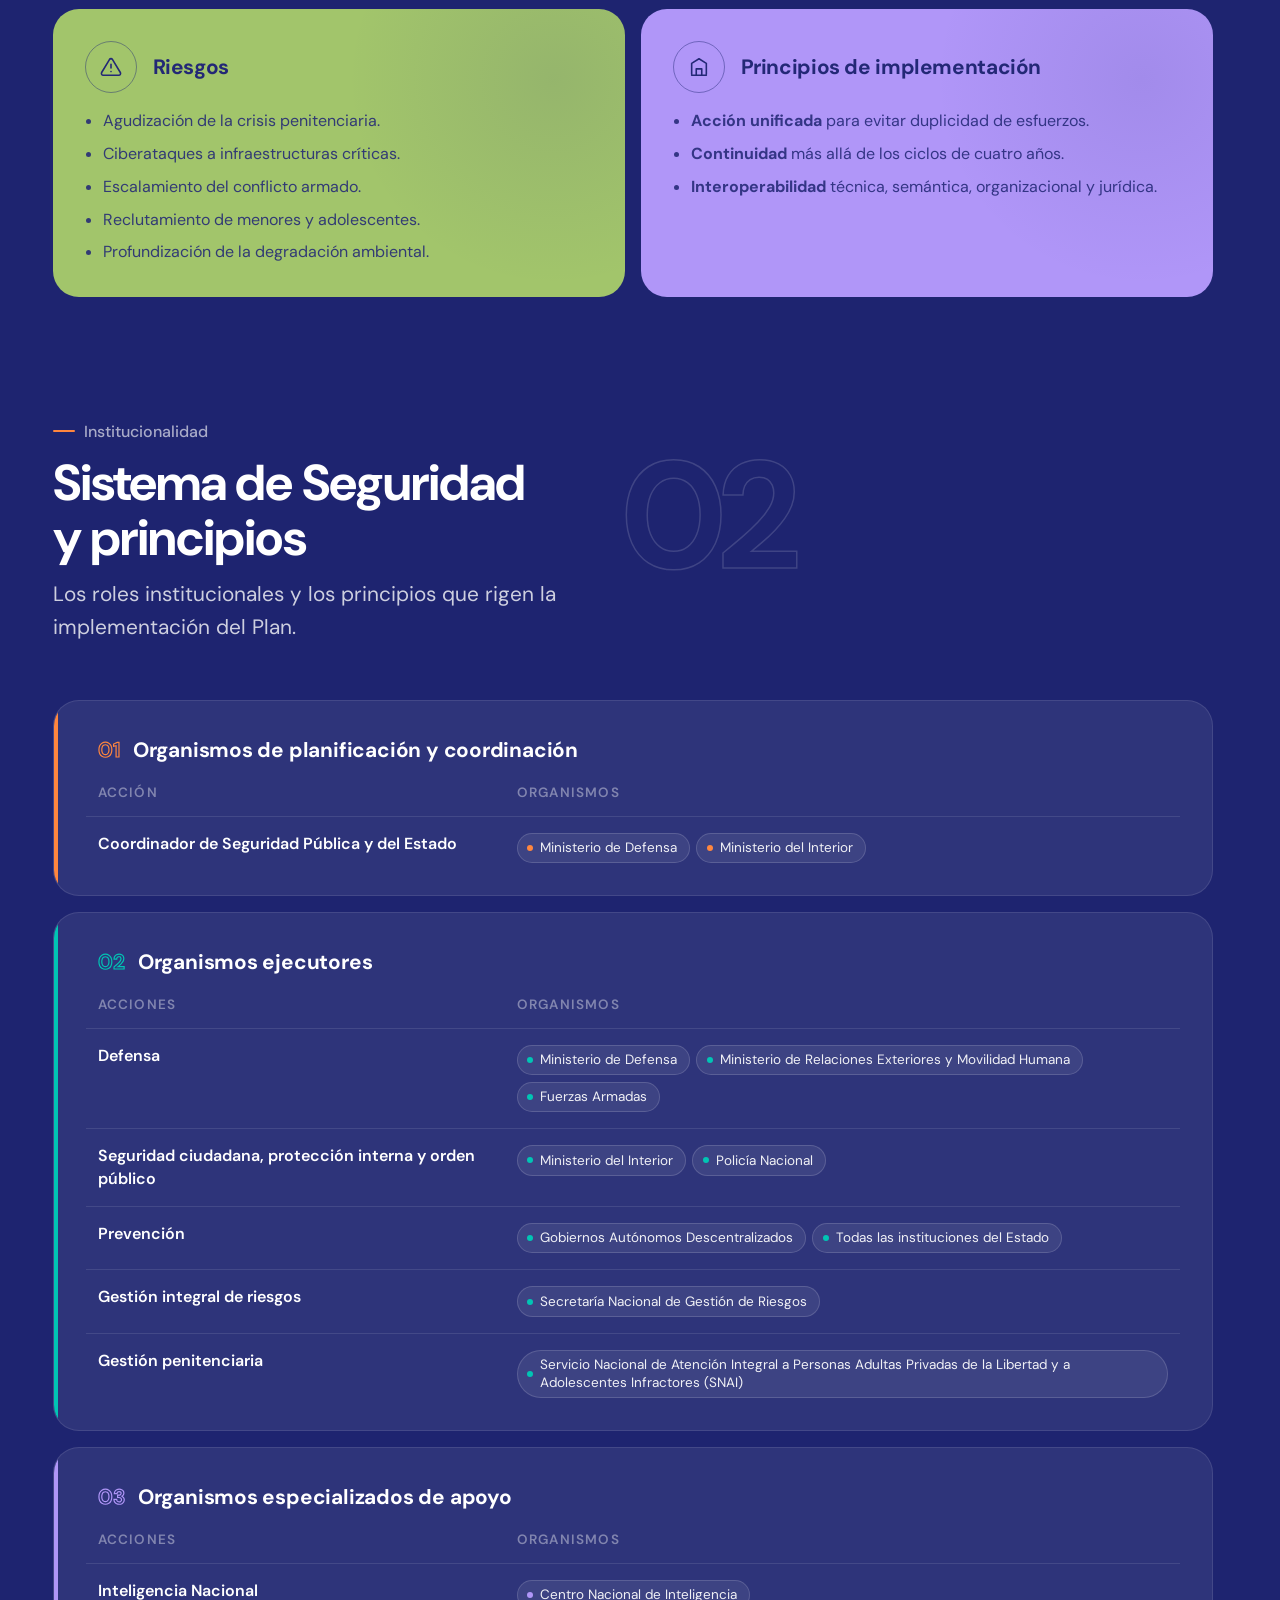
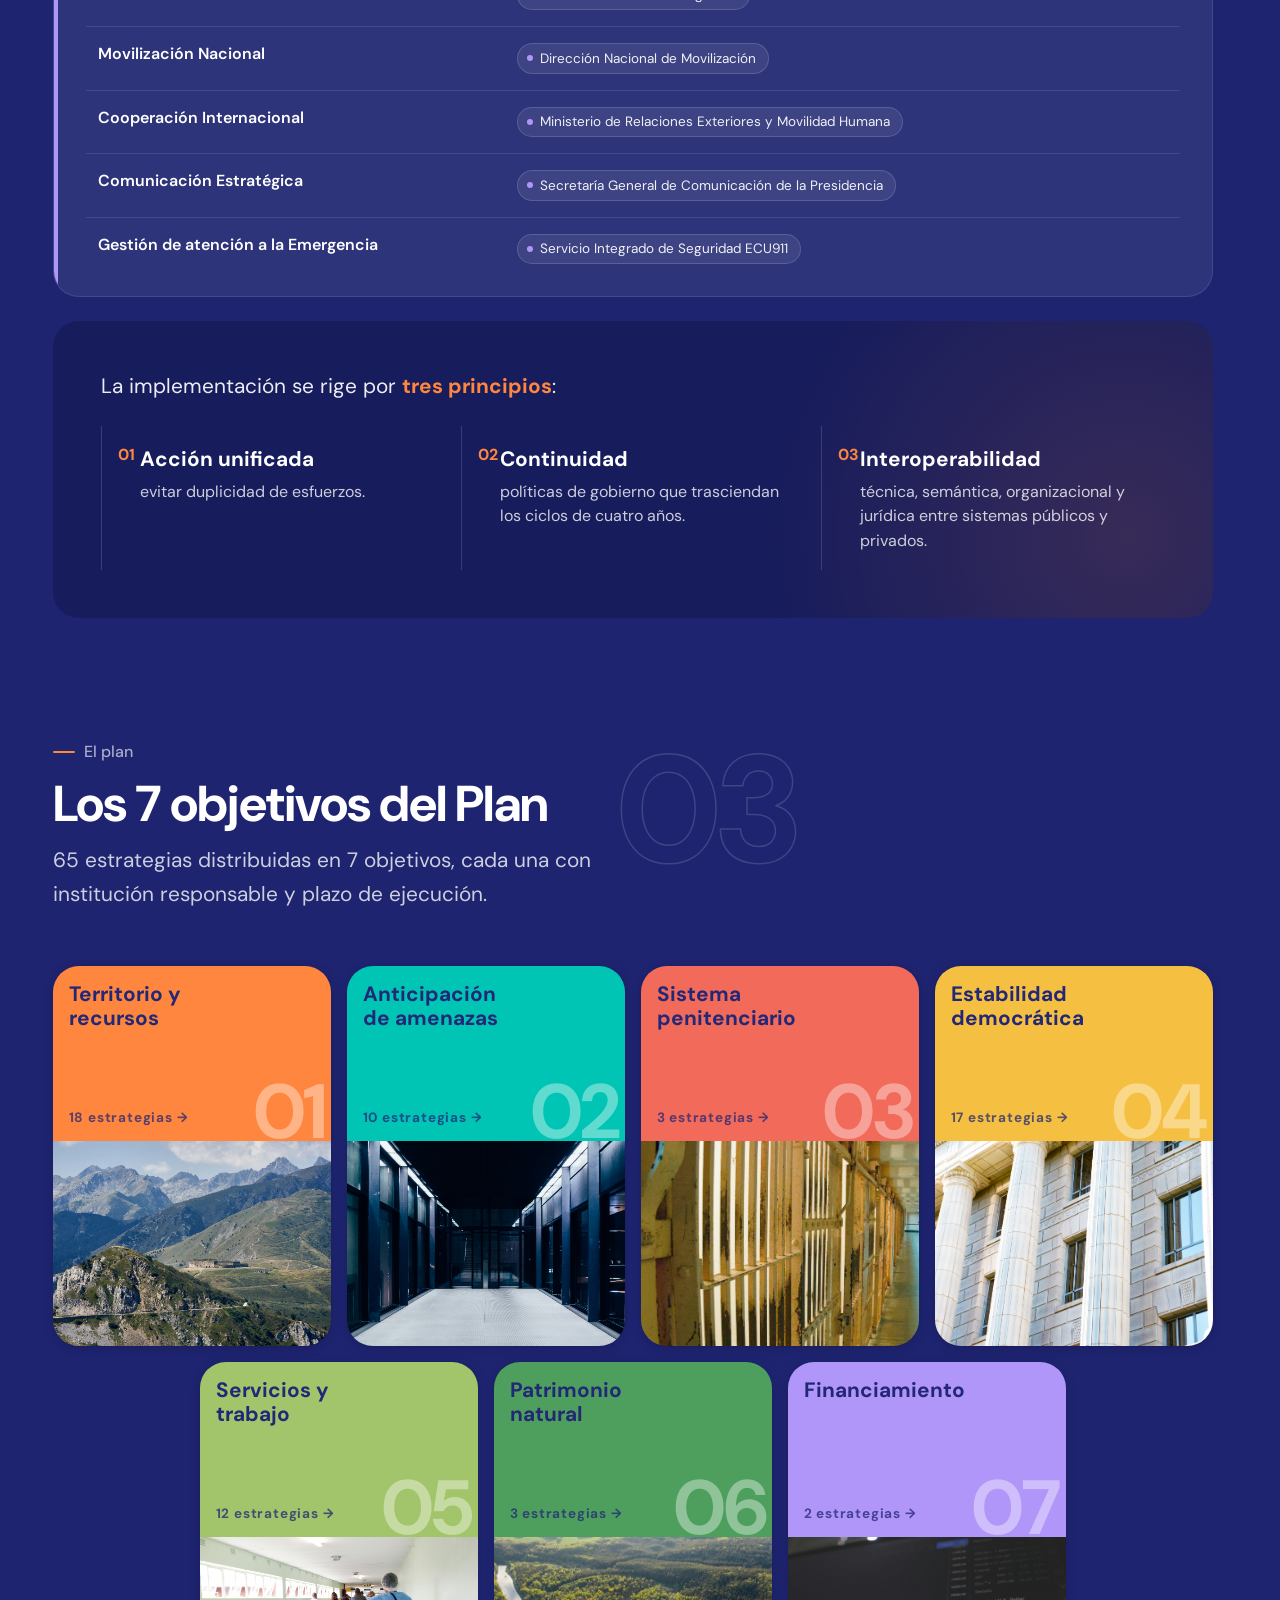
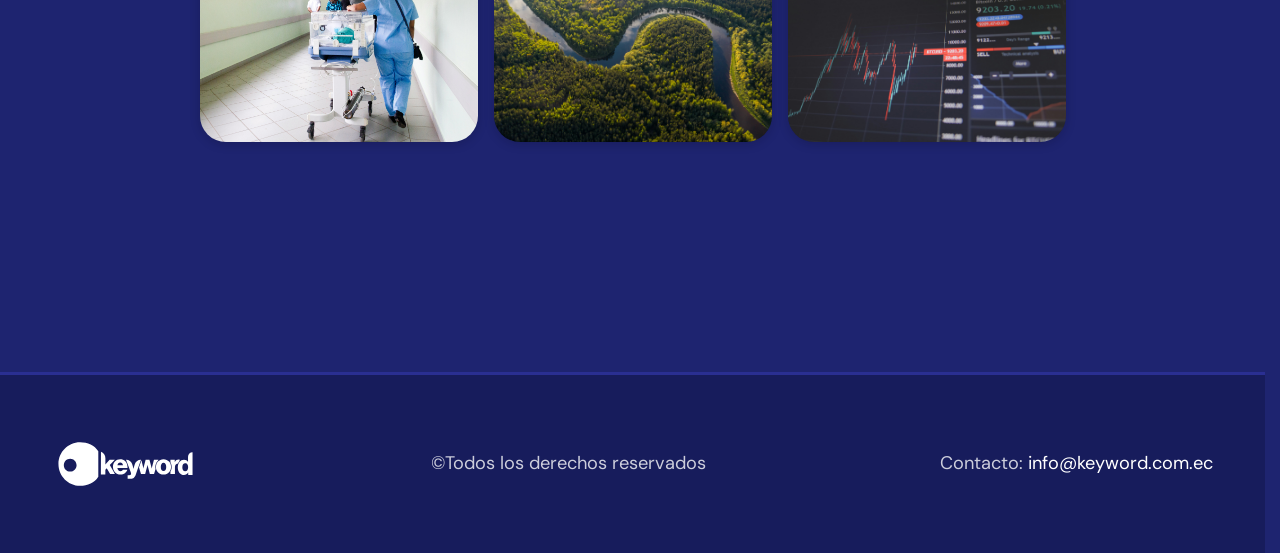
==== commit 6440aee0: "v11" ====
--- a/index.html
+++ b/index.html
@@ -47,9 +47,9 @@
       <p class="hero__eyebrow">Resumen ejecutivo</p>
       <h1 class="hero__title" id="titulo-principal">El Plan de Seguridad Integral 2025&ndash;2029</h1>
       <p class="hero__subtitle">
-        Declarado política pública mediante el Decreto N.° 448. Establece
-        6 intereses nacionales, 7 objetivos de seguridad y 65 estrategias con
-        horizonte de ejecución hasta 2029.
+        Declarado política pública mediante el Decreto N.° 448.<br />
+        Establece 6 intereses nacionales, 7 objetivos de seguridad y 65
+        estrategias con horizonte de ejecución hasta 2029.
       </p>
       <div class="hero__meta">
         <span>Vigencia<strong>2025 — 2029</strong></span>
@@ -158,25 +158,106 @@
       </p>
     </header>
 
-    <div class="sysgrid">
-      <article class="sysrole sysrole--dir">
-        <span class="sysrole__label">Dirección y asesoría, planificación y coordinación</span>
-        <p class="sysrole__body">
-          Presidencia de la República, ministerios de Defensa e Interior.
-        </p>
-      </article>
-      <article class="sysrole sysrole--exe">
-        <span class="sysrole__label">Ejecución</span>
-        <p class="sysrole__body">
-          Fuerzas Armadas, Policía Nacional, Cancillería, GAD, SNGR y SNAI.
-        </p>
-      </article>
-      <article class="sysrole sysrole--sup">
-        <span class="sysrole__label">Apoyo especializado</span>
-        <p class="sysrole__body">
-          Centro Nacional de Inteligencia, Dirección Nacional de Movilización,
-          Secretaria de Comunicación, Cancillería, y ECU 911.
-        </p>
+    <div class="sysmap">
+      <article class="sysmap__group sysmap__group--dir">
+        <header class="sysmap__gh">
+          <span class="sysmap__gnum" aria-hidden="true">01</span>
+          <h3 class="sysmap__gtitle">Organismos de planificación y coordinación</h3>
+        </header>
+        <div class="sysmap__cols" aria-hidden="true">
+          <span>Acción</span><span>Organismos</span>
+        </div>
+        <div class="sysmap__row">
+          <span class="sysmap__action">Coordinador de Seguridad Pública y del Estado</span>
+          <ul class="sysmap__orgs">
+            <li>Ministerio de Defensa</li>
+            <li>Ministerio del Interior</li>
+          </ul>
+        </div>
+      </article>
+
+      <article class="sysmap__group sysmap__group--exe">
+        <header class="sysmap__gh">
+          <span class="sysmap__gnum" aria-hidden="true">02</span>
+          <h3 class="sysmap__gtitle">Organismos ejecutores</h3>
+        </header>
+        <div class="sysmap__cols" aria-hidden="true">
+          <span>Acciones</span><span>Organismos</span>
+        </div>
+        <div class="sysmap__row">
+          <span class="sysmap__action">Defensa</span>
+          <ul class="sysmap__orgs">
+            <li>Ministerio de Defensa</li>
+            <li>Ministerio de Relaciones Exteriores y Movilidad Humana</li>
+            <li>Fuerzas Armadas</li>
+          </ul>
+        </div>
+        <div class="sysmap__row">
+          <span class="sysmap__action">Seguridad ciudadana, protección interna y orden público</span>
+          <ul class="sysmap__orgs">
+            <li>Ministerio del Interior</li>
+            <li>Policía Nacional</li>
+          </ul>
+        </div>
+        <div class="sysmap__row">
+          <span class="sysmap__action">Prevención</span>
+          <ul class="sysmap__orgs">
+            <li>Gobiernos Autónomos Descentralizados</li>
+            <li>Todas las instituciones del Estado</li>
+          </ul>
+        </div>
+        <div class="sysmap__row">
+          <span class="sysmap__action">Gestión integral de riesgos</span>
+          <ul class="sysmap__orgs">
+            <li>Secretaría Nacional de Gestión de Riesgos</li>
+          </ul>
+        </div>
+        <div class="sysmap__row">
+          <span class="sysmap__action">Gestión penitenciaria</span>
+          <ul class="sysmap__orgs">
+            <li>Servicio Nacional de Atención Integral a Personas Adultas Privadas de la Libertad y a Adolescentes Infractores (SNAI)</li>
+          </ul>
+        </div>
+      </article>
+
+      <article class="sysmap__group sysmap__group--sup">
+        <header class="sysmap__gh">
+          <span class="sysmap__gnum" aria-hidden="true">03</span>
+          <h3 class="sysmap__gtitle">Organismos especializados de apoyo</h3>
+        </header>
+        <div class="sysmap__cols" aria-hidden="true">
+          <span>Acciones</span><span>Organismos</span>
+        </div>
+        <div class="sysmap__row">
+          <span class="sysmap__action">Inteligencia Nacional</span>
+          <ul class="sysmap__orgs">
+            <li>Centro Nacional de Inteligencia</li>
+          </ul>
+        </div>
+        <div class="sysmap__row">
+          <span class="sysmap__action">Movilización Nacional</span>
+          <ul class="sysmap__orgs">
+            <li>Dirección Nacional de Movilización</li>
+          </ul>
+        </div>
+        <div class="sysmap__row">
+          <span class="sysmap__action">Cooperación Internacional</span>
+          <ul class="sysmap__orgs">
+            <li>Ministerio de Relaciones Exteriores y Movilidad Humana</li>
+          </ul>
+        </div>
+        <div class="sysmap__row">
+          <span class="sysmap__action">Comunicación Estratégica</span>
+          <ul class="sysmap__orgs">
+            <li>Secretaría General de Comunicación de la Presidencia</li>
+          </ul>
+        </div>
+        <div class="sysmap__row">
+          <span class="sysmap__action">Gestión de atención a la Emergencia</span>
+          <ul class="sysmap__orgs">
+            <li>Servicio Integrado de Seguridad ECU911</li>
+          </ul>
+        </div>
       </article>
     </div>
 
--- a/css/styles.css
+++ b/css/styles.css
@@ -546,6 +546,121 @@
   line-height: 1.55;
   color: var(--t-90);
   padding-left: var(--s-2);
+}
+
+/* ----------------------------------------------------------
+   Mapa de organismos — las 3 tablas del Sistema de Seguridad
+   (Planificación y coordinación · Ejecutores · Especializados
+   de apoyo). Cada grupo mapea Acción(es) → Organismos.
+   ---------------------------------------------------------- */
+.sysmap {
+  display: grid;
+  gap: var(--s-3);
+}
+.sysmap__group {
+  position: relative;
+  border-radius: var(--r-lg);
+  border: 1px solid var(--t-10);
+  background: var(--t-08);
+  padding: var(--s-5);
+  overflow: hidden;
+  isolation: isolate;
+}
+.sysmap__group::before {
+  content: "";
+  position: absolute; inset: 0 auto 0 0;
+  width: 4px;
+  background: var(--sys-accent, var(--orange));
+}
+.sysmap__group--dir { --sys-accent: var(--obj-1); }
+.sysmap__group--exe { --sys-accent: var(--obj-2); }
+.sysmap__group--sup { --sys-accent: var(--obj-7); }
+
+.sysmap__gh {
+  display: flex;
+  align-items: baseline;
+  gap: var(--s-2);
+  margin: 0 0 var(--s-3);
+  padding-left: var(--s-2);
+}
+.sysmap__gnum {
+  font-size: var(--fs-md);
+  font-weight: 700;
+  color: transparent;
+  -webkit-text-stroke: 1.2px var(--sys-accent);
+  letter-spacing: 0.03em;
+}
+.sysmap__gtitle {
+  margin: 0;
+  font-size: var(--fs-md);
+  font-weight: 700;
+  line-height: 1.2;
+  letter-spacing: -0.01em;
+  color: var(--white);
+}
+
+.sysmap__cols {
+  display: grid;
+  grid-template-columns: minmax(0, 0.85fr) minmax(0, 1.4fr);
+  gap: var(--s-4);
+  padding: 0 var(--s-2) var(--s-2);
+  border-bottom: 1px solid var(--t-10);
+  font-size: var(--fs-xs);
+  text-transform: uppercase;
+  letter-spacing: 0.09em;
+  font-weight: 600;
+  color: var(--t-40);
+}
+
+.sysmap__row {
+  display: grid;
+  grid-template-columns: minmax(0, 0.85fr) minmax(0, 1.4fr);
+  gap: var(--s-4);
+  align-items: start;
+  padding: var(--s-3) var(--s-2);
+  border-bottom: 1px solid var(--t-10);
+}
+.sysmap__row:last-child { border-bottom: 0; padding-bottom: 0; }
+
+.sysmap__action {
+  font-size: var(--fs-sm);
+  font-weight: 600;
+  line-height: 1.4;
+  color: var(--white);
+}
+.sysmap__orgs {
+  list-style: none;
+  margin: 0; padding: 0;
+  display: flex;
+  flex-wrap: wrap;
+  gap: 0.4rem;
+}
+.sysmap__orgs li {
+  display: inline-flex;
+  align-items: center;
+  gap: 0.45rem;
+  font-size: var(--fs-xs);
+  line-height: 1.3;
+  color: var(--t-90);
+  background: var(--t-08);
+  border: 1px solid var(--t-15);
+  border-radius: 999px;
+  padding: 0.34rem 0.72rem 0.34rem 0.6rem;
+}
+.sysmap__orgs li::before {
+  content: "";
+  flex: none;
+  width: 6px; height: 6px;
+  border-radius: 50%;
+  background: var(--sys-accent, var(--orange));
+}
+
+@media (max-width: 620px) {
+  .sysmap__cols { display: none; }
+  .sysmap__row {
+    grid-template-columns: 1fr;
+    gap: var(--s-2);
+  }
 }
 
 .sysprinciples {
@@ -1433,7 +1548,15 @@
   display: grid;
   place-items: center;
 }
-.stbl__glyph svg { width: 24px; height: 24px; }
+.stbl__glyph svg {
+  width: 24px; height: 24px;
+  /* Neutraliza la herencia del diseño de tarjetas (.strat__glyph):
+     dentro de la tabla el ícono va centrado, opaco y sin flotar. */
+  float: none;
+  margin: 0;
+  opacity: 1;
+  shape-outside: none;
+}
 .stbl__text {
   margin: 0;
   font-size: var(--fs-base);
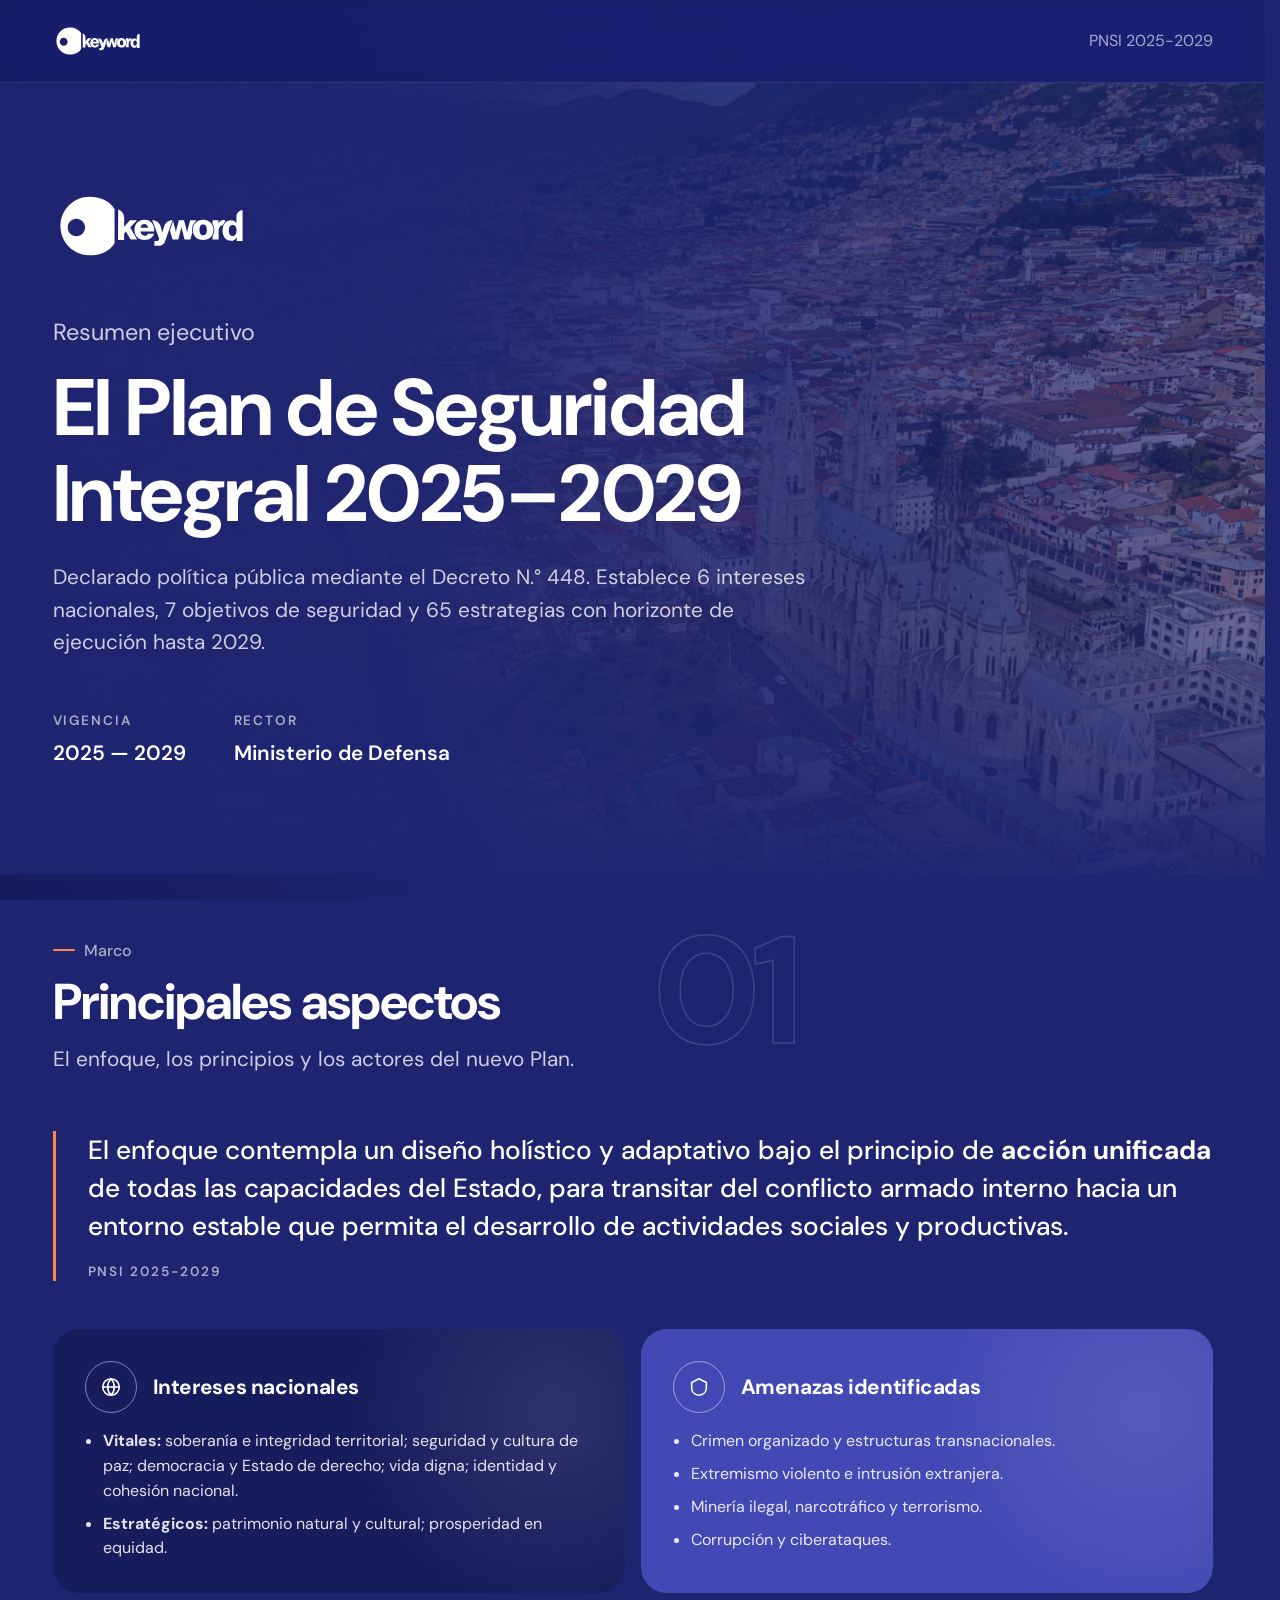
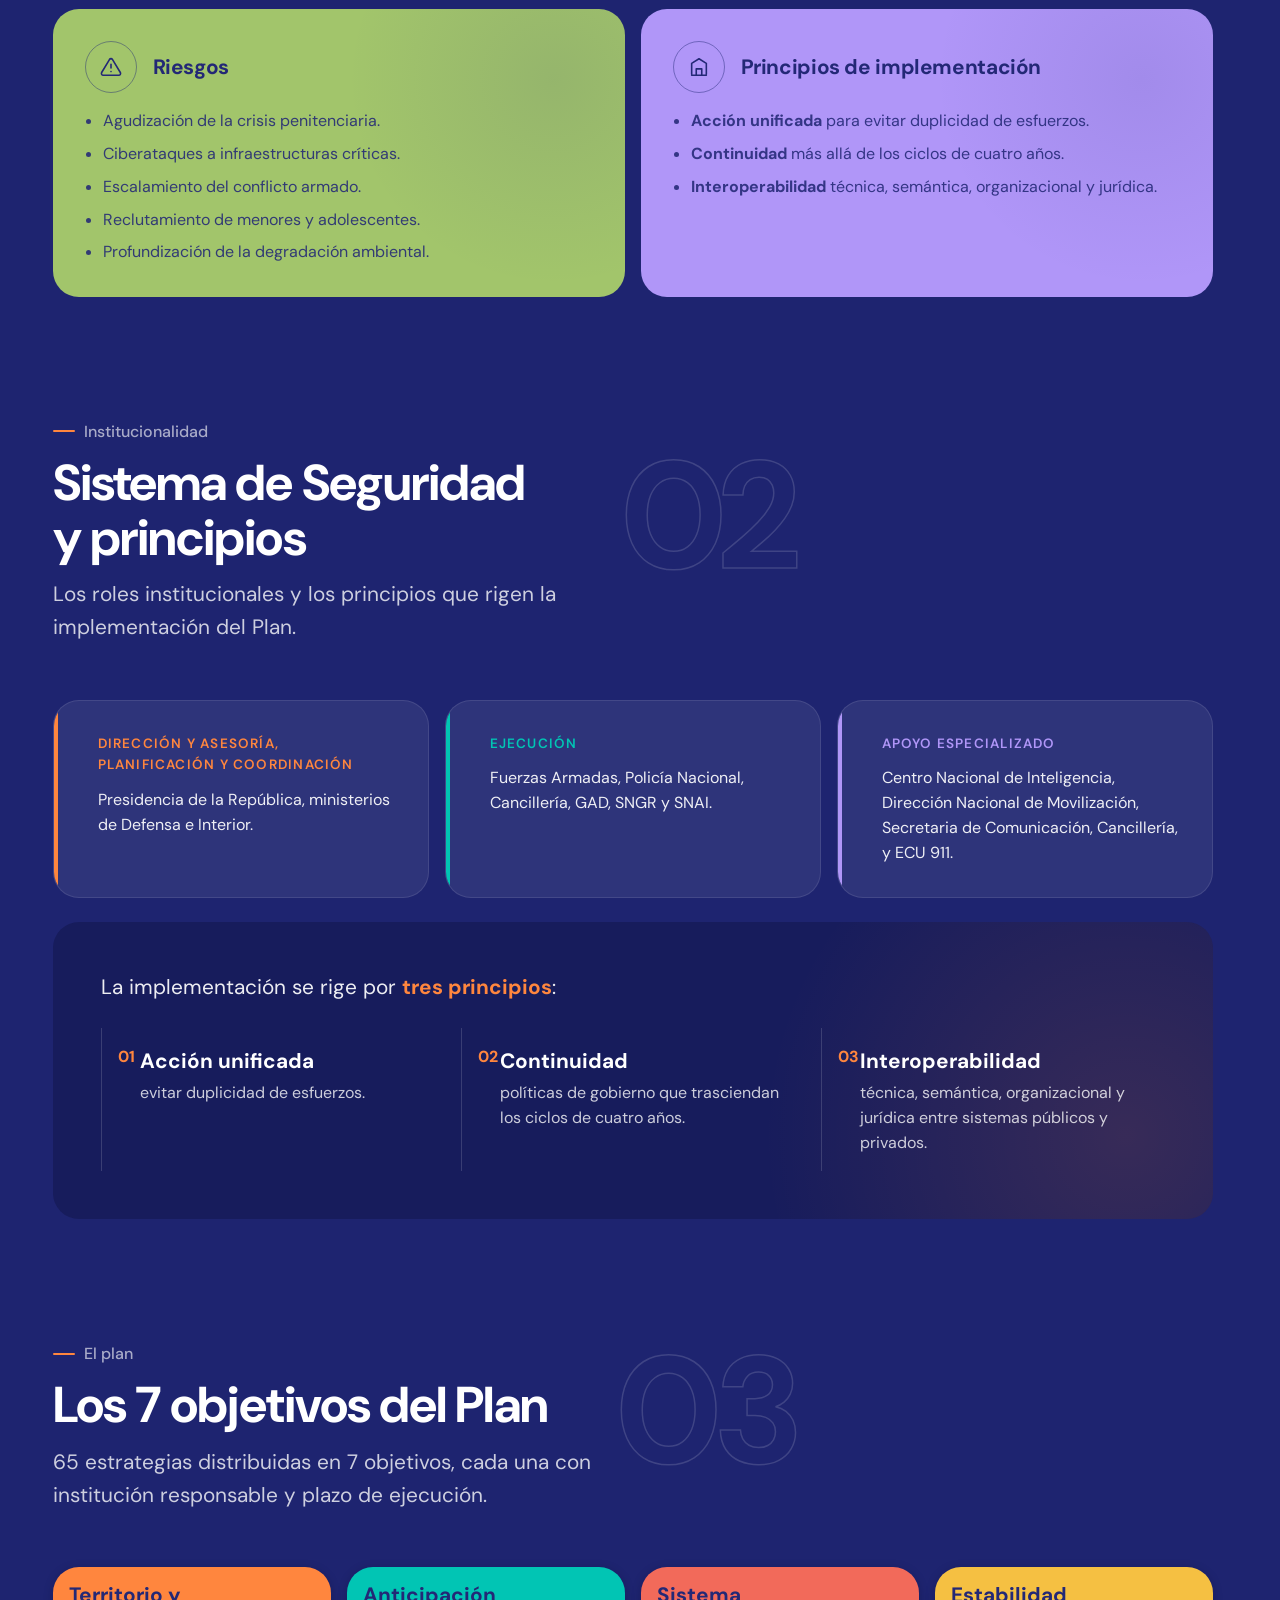
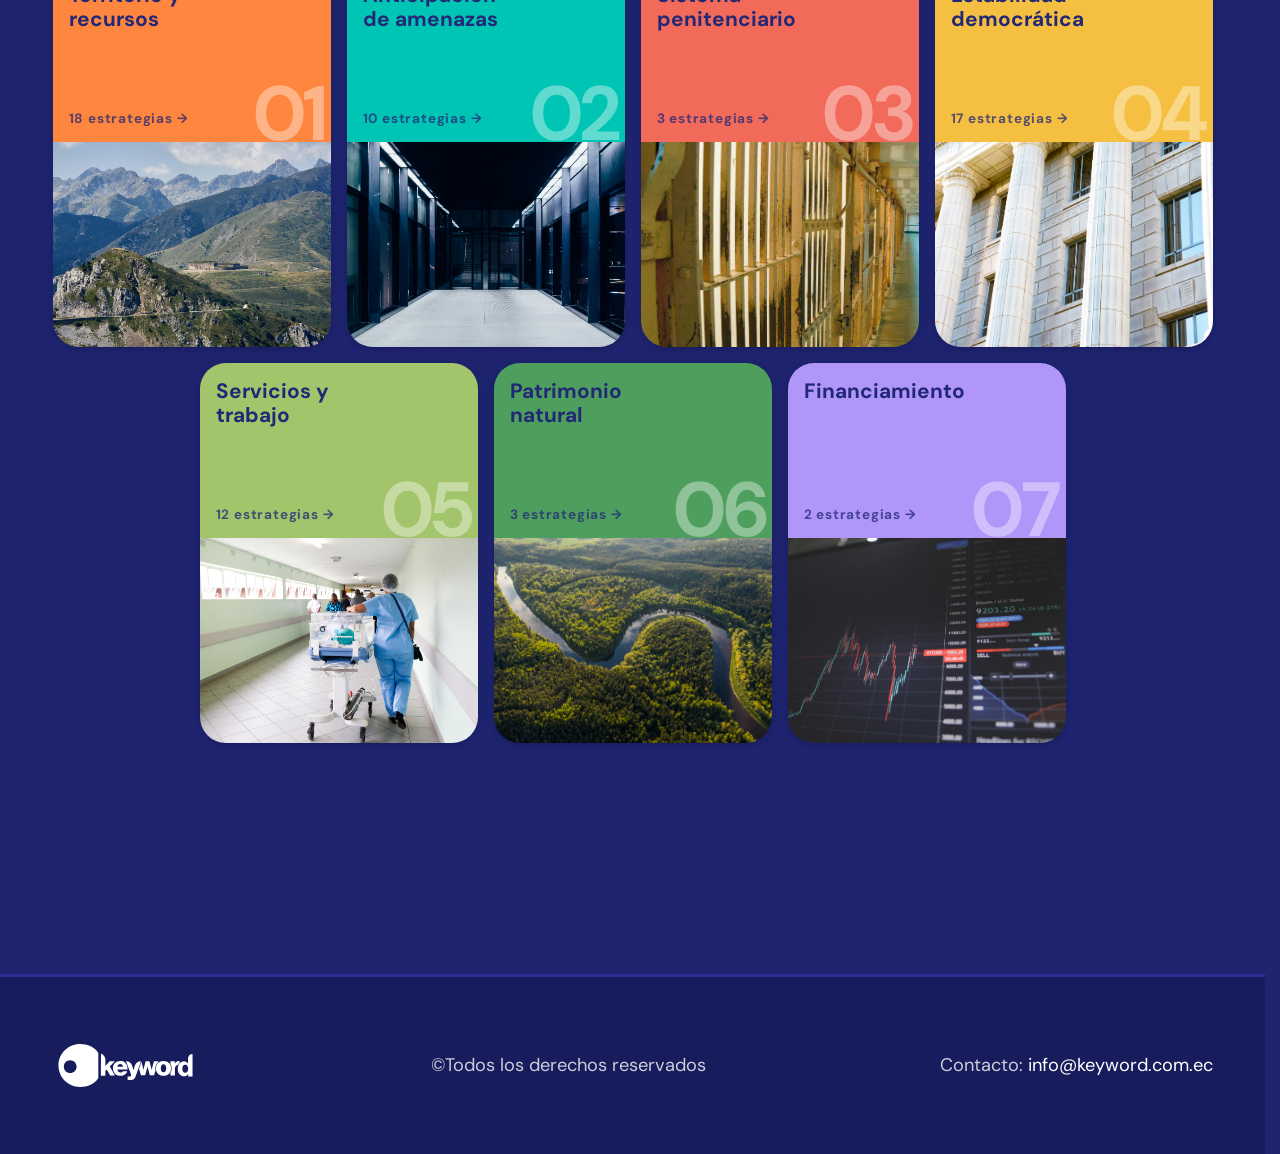
==== commit 06b524b6: "Add files via upload" ====
--- a/index.html
+++ b/index.html
@@ -47,9 +47,9 @@
       <p class="hero__eyebrow">Resumen ejecutivo</p>
       <h1 class="hero__title" id="titulo-principal">El Plan de Seguridad Integral 2025&ndash;2029</h1>
       <p class="hero__subtitle">
-        Declarado política pública mediante el Decreto N.° 448.<br />
-        Establece 6 intereses nacionales, 7 objetivos de seguridad y 65
-        estrategias con horizonte de ejecución hasta 2029.
+        Declarado política pública mediante el Decreto N.° 448. Establece
+        6 intereses nacionales, 7 objetivos de seguridad y 65 estrategias con
+        horizonte de ejecución hasta 2029.
       </p>
       <div class="hero__meta">
         <span>Vigencia<strong>2025 — 2029</strong></span>
@@ -158,106 +158,25 @@
       </p>
     </header>
 
-    <div class="sysmap">
-      <article class="sysmap__group sysmap__group--dir">
-        <header class="sysmap__gh">
-          <span class="sysmap__gnum" aria-hidden="true">01</span>
-          <h3 class="sysmap__gtitle">Organismos de planificación y coordinación</h3>
-        </header>
-        <div class="sysmap__cols" aria-hidden="true">
-          <span>Acción</span><span>Organismos</span>
-        </div>
-        <div class="sysmap__row">
-          <span class="sysmap__action">Coordinador de Seguridad Pública y del Estado</span>
-          <ul class="sysmap__orgs">
-            <li>Ministerio de Defensa</li>
-            <li>Ministerio del Interior</li>
-          </ul>
-        </div>
-      </article>
-
-      <article class="sysmap__group sysmap__group--exe">
-        <header class="sysmap__gh">
-          <span class="sysmap__gnum" aria-hidden="true">02</span>
-          <h3 class="sysmap__gtitle">Organismos ejecutores</h3>
-        </header>
-        <div class="sysmap__cols" aria-hidden="true">
-          <span>Acciones</span><span>Organismos</span>
-        </div>
-        <div class="sysmap__row">
-          <span class="sysmap__action">Defensa</span>
-          <ul class="sysmap__orgs">
-            <li>Ministerio de Defensa</li>
-            <li>Ministerio de Relaciones Exteriores y Movilidad Humana</li>
-            <li>Fuerzas Armadas</li>
-          </ul>
-        </div>
-        <div class="sysmap__row">
-          <span class="sysmap__action">Seguridad ciudadana, protección interna y orden público</span>
-          <ul class="sysmap__orgs">
-            <li>Ministerio del Interior</li>
-            <li>Policía Nacional</li>
-          </ul>
-        </div>
-        <div class="sysmap__row">
-          <span class="sysmap__action">Prevención</span>
-          <ul class="sysmap__orgs">
-            <li>Gobiernos Autónomos Descentralizados</li>
-            <li>Todas las instituciones del Estado</li>
-          </ul>
-        </div>
-        <div class="sysmap__row">
-          <span class="sysmap__action">Gestión integral de riesgos</span>
-          <ul class="sysmap__orgs">
-            <li>Secretaría Nacional de Gestión de Riesgos</li>
-          </ul>
-        </div>
-        <div class="sysmap__row">
-          <span class="sysmap__action">Gestión penitenciaria</span>
-          <ul class="sysmap__orgs">
-            <li>Servicio Nacional de Atención Integral a Personas Adultas Privadas de la Libertad y a Adolescentes Infractores (SNAI)</li>
-          </ul>
-        </div>
-      </article>
-
-      <article class="sysmap__group sysmap__group--sup">
-        <header class="sysmap__gh">
-          <span class="sysmap__gnum" aria-hidden="true">03</span>
-          <h3 class="sysmap__gtitle">Organismos especializados de apoyo</h3>
-        </header>
-        <div class="sysmap__cols" aria-hidden="true">
-          <span>Acciones</span><span>Organismos</span>
-        </div>
-        <div class="sysmap__row">
-          <span class="sysmap__action">Inteligencia Nacional</span>
-          <ul class="sysmap__orgs">
-            <li>Centro Nacional de Inteligencia</li>
-          </ul>
-        </div>
-        <div class="sysmap__row">
-          <span class="sysmap__action">Movilización Nacional</span>
-          <ul class="sysmap__orgs">
-            <li>Dirección Nacional de Movilización</li>
-          </ul>
-        </div>
-        <div class="sysmap__row">
-          <span class="sysmap__action">Cooperación Internacional</span>
-          <ul class="sysmap__orgs">
-            <li>Ministerio de Relaciones Exteriores y Movilidad Humana</li>
-          </ul>
-        </div>
-        <div class="sysmap__row">
-          <span class="sysmap__action">Comunicación Estratégica</span>
-          <ul class="sysmap__orgs">
-            <li>Secretaría General de Comunicación de la Presidencia</li>
-          </ul>
-        </div>
-        <div class="sysmap__row">
-          <span class="sysmap__action">Gestión de atención a la Emergencia</span>
-          <ul class="sysmap__orgs">
-            <li>Servicio Integrado de Seguridad ECU911</li>
-          </ul>
-        </div>
+    <div class="sysgrid">
+      <article class="sysrole sysrole--dir">
+        <span class="sysrole__label">Dirección y asesoría, planificación y coordinación</span>
+        <p class="sysrole__body">
+          Presidencia de la República, ministerios de Defensa e Interior.
+        </p>
+      </article>
+      <article class="sysrole sysrole--exe">
+        <span class="sysrole__label">Ejecución</span>
+        <p class="sysrole__body">
+          Fuerzas Armadas, Policía Nacional, Cancillería, GAD, SNGR y SNAI.
+        </p>
+      </article>
+      <article class="sysrole sysrole--sup">
+        <span class="sysrole__label">Apoyo especializado</span>
+        <p class="sysrole__body">
+          Centro Nacional de Inteligencia, Dirección Nacional de Movilización,
+          Secretaria de Comunicación, Cancillería, y ECU 911.
+        </p>
       </article>
     </div>
 
--- a/css/styles.css
+++ b/css/styles.css
@@ -546,121 +546,6 @@
   line-height: 1.55;
   color: var(--t-90);
   padding-left: var(--s-2);
-}
-
-/* ----------------------------------------------------------
-   Mapa de organismos — las 3 tablas del Sistema de Seguridad
-   (Planificación y coordinación · Ejecutores · Especializados
-   de apoyo). Cada grupo mapea Acción(es) → Organismos.
-   ---------------------------------------------------------- */
-.sysmap {
-  display: grid;
-  gap: var(--s-3);
-}
-.sysmap__group {
-  position: relative;
-  border-radius: var(--r-lg);
-  border: 1px solid var(--t-10);
-  background: var(--t-08);
-  padding: var(--s-5);
-  overflow: hidden;
-  isolation: isolate;
-}
-.sysmap__group::before {
-  content: "";
-  position: absolute; inset: 0 auto 0 0;
-  width: 4px;
-  background: var(--sys-accent, var(--orange));
-}
-.sysmap__group--dir { --sys-accent: var(--obj-1); }
-.sysmap__group--exe { --sys-accent: var(--obj-2); }
-.sysmap__group--sup { --sys-accent: var(--obj-7); }
-
-.sysmap__gh {
-  display: flex;
-  align-items: baseline;
-  gap: var(--s-2);
-  margin: 0 0 var(--s-3);
-  padding-left: var(--s-2);
-}
-.sysmap__gnum {
-  font-size: var(--fs-md);
-  font-weight: 700;
-  color: transparent;
-  -webkit-text-stroke: 1.2px var(--sys-accent);
-  letter-spacing: 0.03em;
-}
-.sysmap__gtitle {
-  margin: 0;
-  font-size: var(--fs-md);
-  font-weight: 700;
-  line-height: 1.2;
-  letter-spacing: -0.01em;
-  color: var(--white);
-}
-
-.sysmap__cols {
-  display: grid;
-  grid-template-columns: minmax(0, 0.85fr) minmax(0, 1.4fr);
-  gap: var(--s-4);
-  padding: 0 var(--s-2) var(--s-2);
-  border-bottom: 1px solid var(--t-10);
-  font-size: var(--fs-xs);
-  text-transform: uppercase;
-  letter-spacing: 0.09em;
-  font-weight: 600;
-  color: var(--t-40);
-}
-
-.sysmap__row {
-  display: grid;
-  grid-template-columns: minmax(0, 0.85fr) minmax(0, 1.4fr);
-  gap: var(--s-4);
-  align-items: start;
-  padding: var(--s-3) var(--s-2);
-  border-bottom: 1px solid var(--t-10);
-}
-.sysmap__row:last-child { border-bottom: 0; padding-bottom: 0; }
-
-.sysmap__action {
-  font-size: var(--fs-sm);
-  font-weight: 600;
-  line-height: 1.4;
-  color: var(--white);
-}
-.sysmap__orgs {
-  list-style: none;
-  margin: 0; padding: 0;
-  display: flex;
-  flex-wrap: wrap;
-  gap: 0.4rem;
-}
-.sysmap__orgs li {
-  display: inline-flex;
-  align-items: center;
-  gap: 0.45rem;
-  font-size: var(--fs-xs);
-  line-height: 1.3;
-  color: var(--t-90);
-  background: var(--t-08);
-  border: 1px solid var(--t-15);
-  border-radius: 999px;
-  padding: 0.34rem 0.72rem 0.34rem 0.6rem;
-}
-.sysmap__orgs li::before {
-  content: "";
-  flex: none;
-  width: 6px; height: 6px;
-  border-radius: 50%;
-  background: var(--sys-accent, var(--orange));
-}
-
-@media (max-width: 620px) {
-  .sysmap__cols { display: none; }
-  .sysmap__row {
-    grid-template-columns: 1fr;
-    gap: var(--s-2);
-  }
 }
 
 .sysprinciples {
@@ -1548,15 +1433,7 @@
   display: grid;
   place-items: center;
 }
-.stbl__glyph svg {
-  width: 24px; height: 24px;
-  /* Neutraliza la herencia del diseño de tarjetas (.strat__glyph):
-     dentro de la tabla el ícono va centrado, opaco y sin flotar. */
-  float: none;
-  margin: 0;
-  opacity: 1;
-  shape-outside: none;
-}
+.stbl__glyph svg { width: 24px; height: 24px; }
 .stbl__text {
   margin: 0;
   font-size: var(--fs-base);
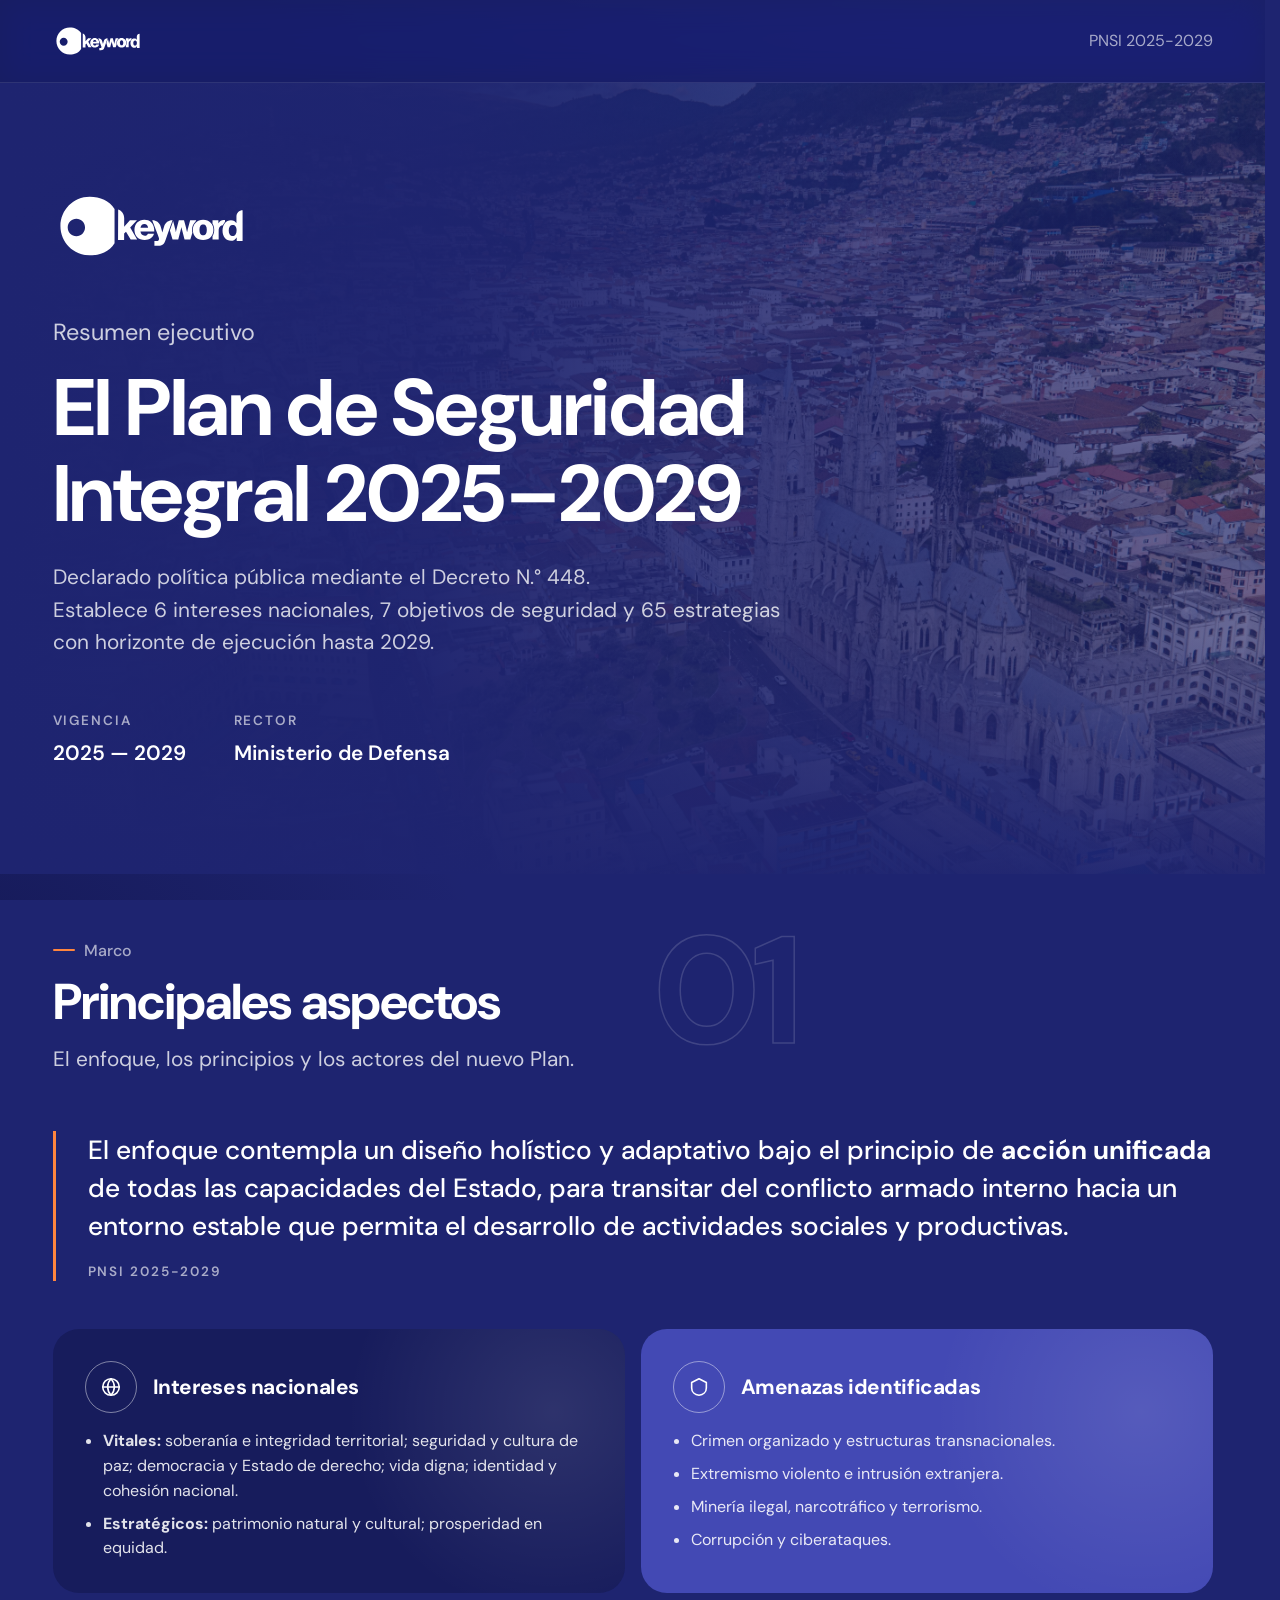
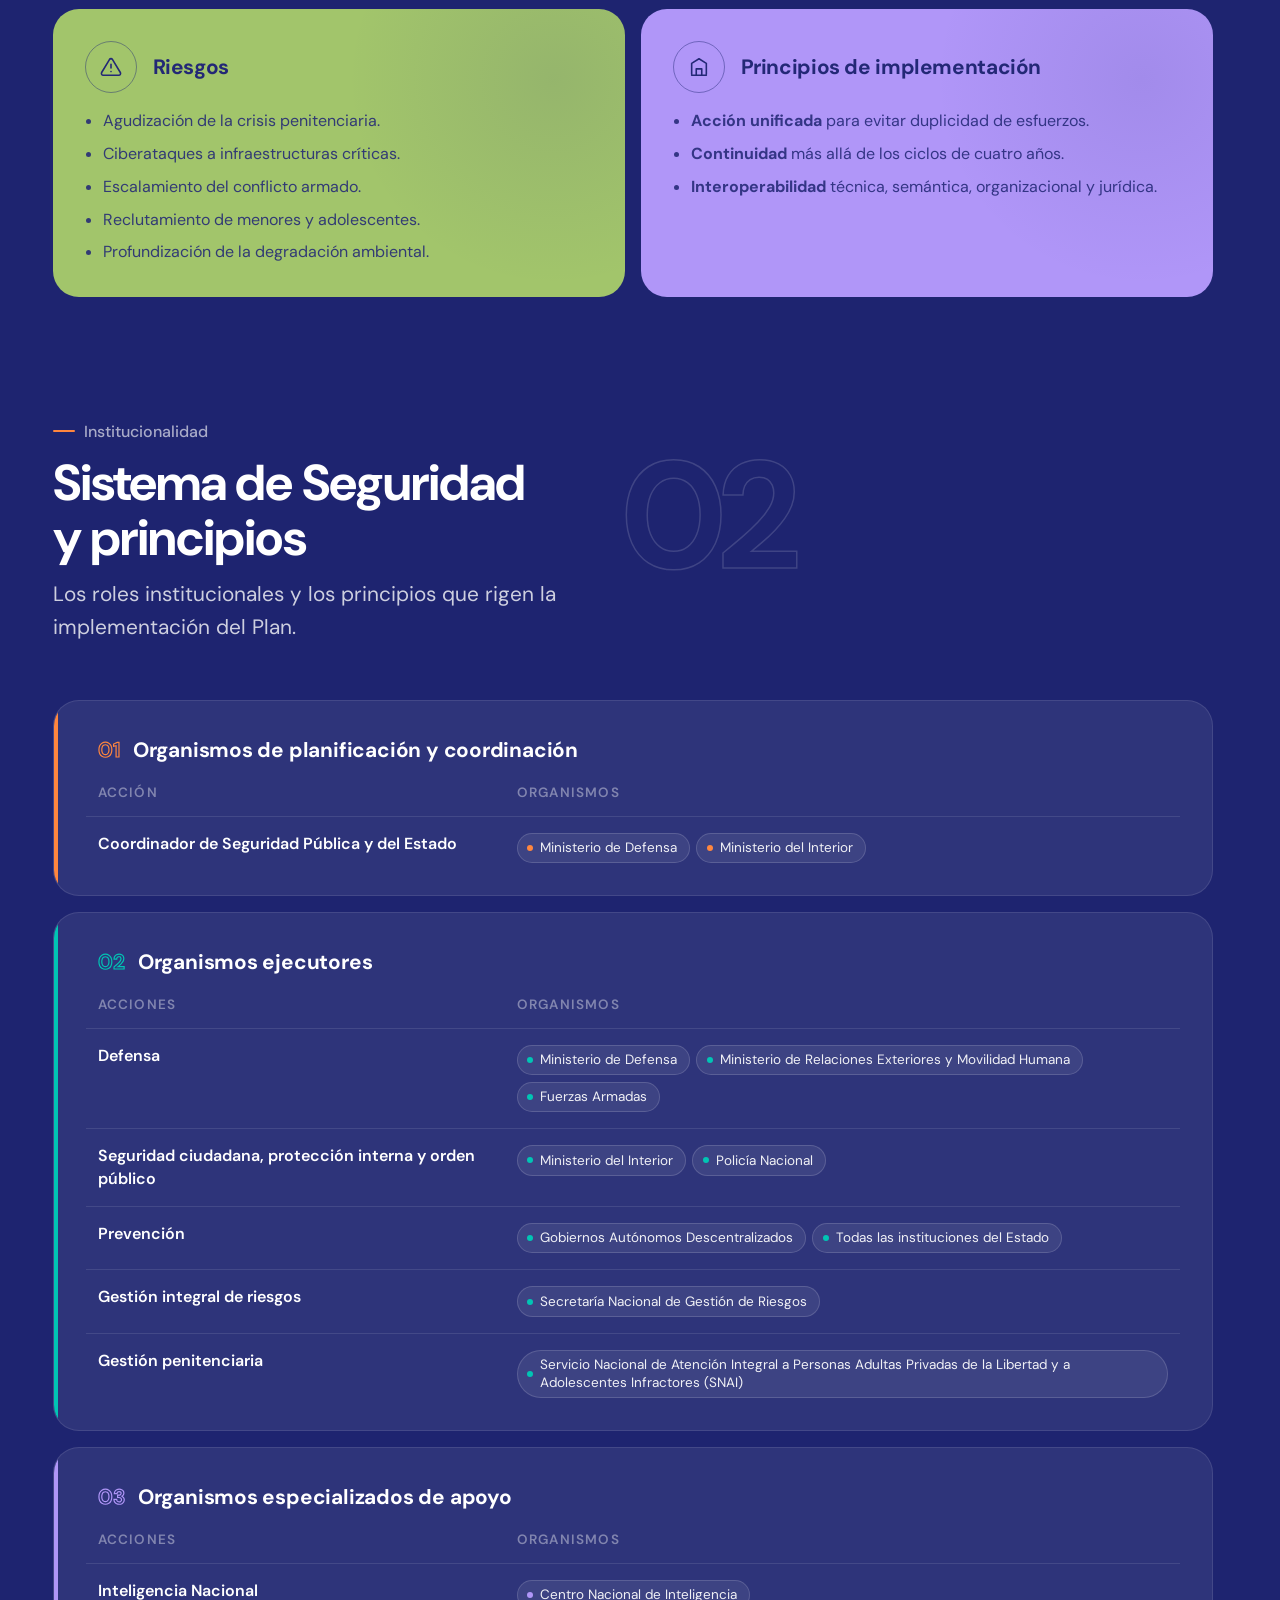
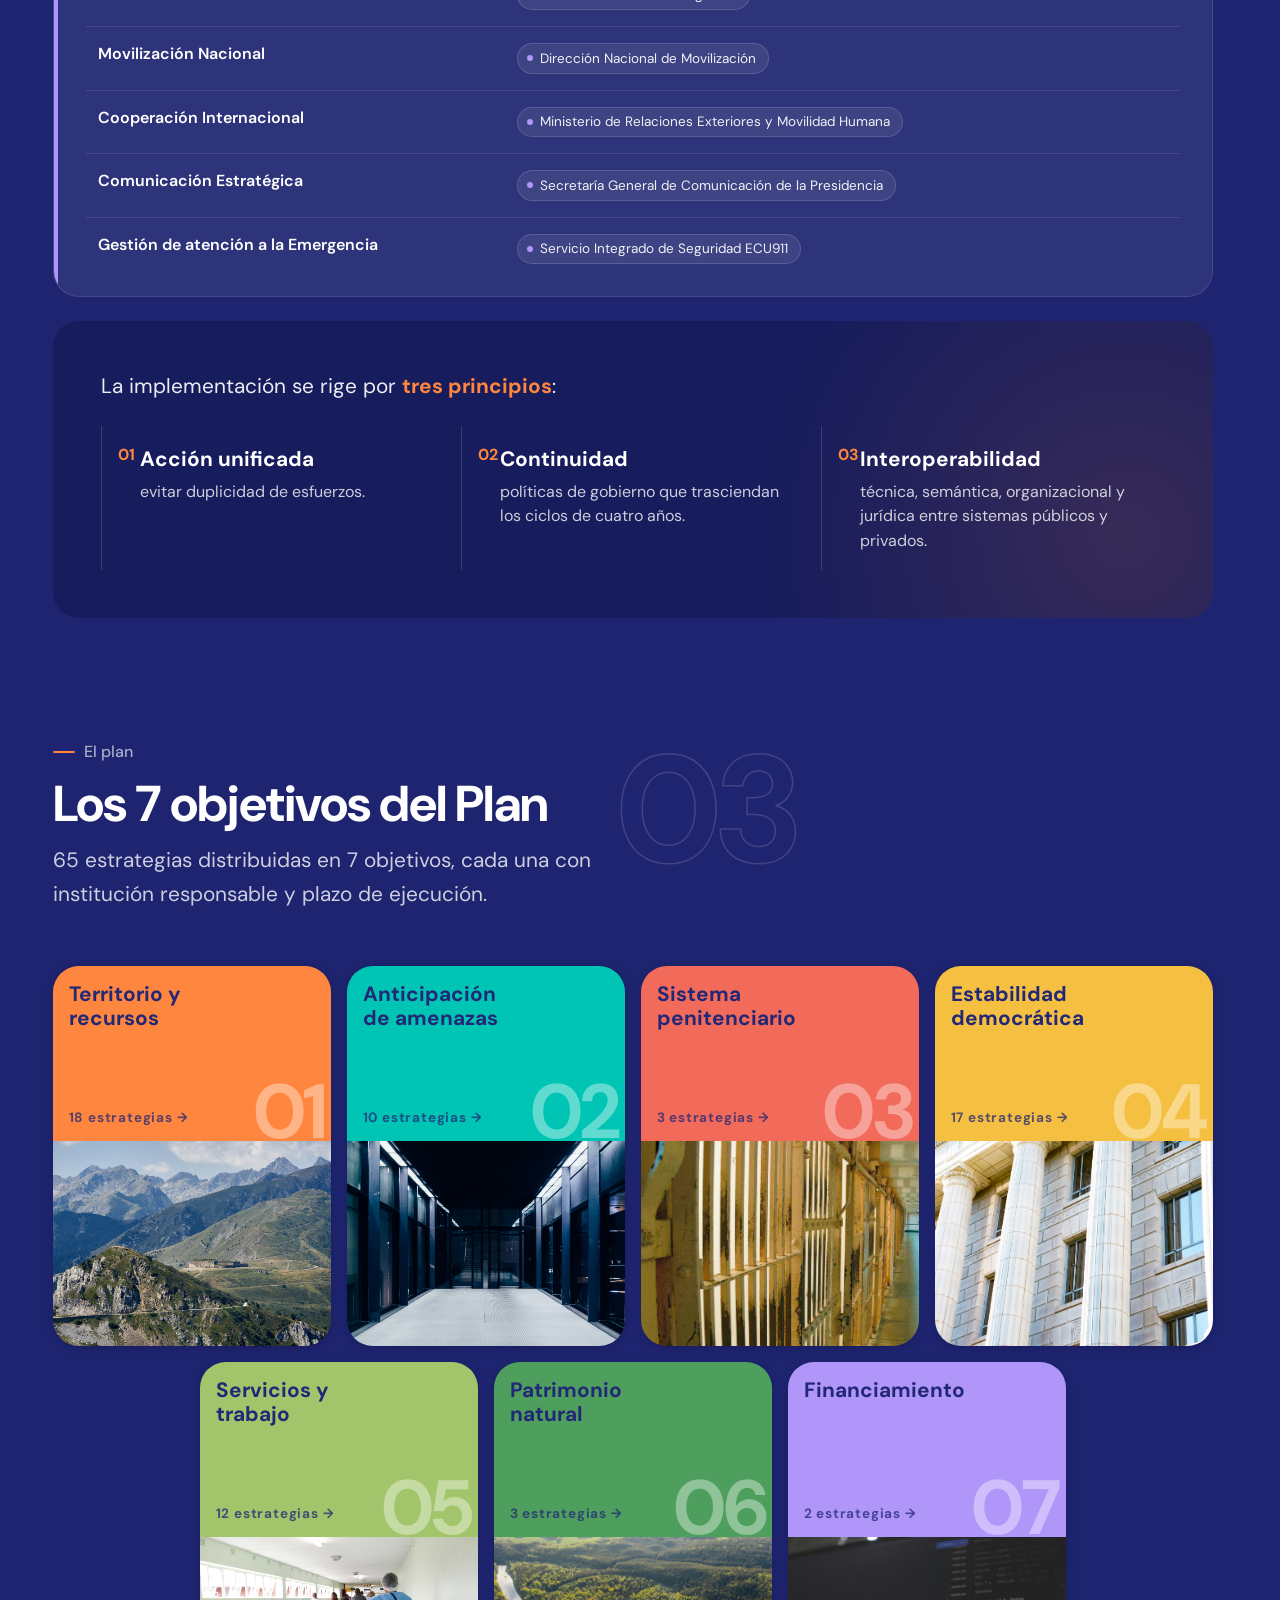
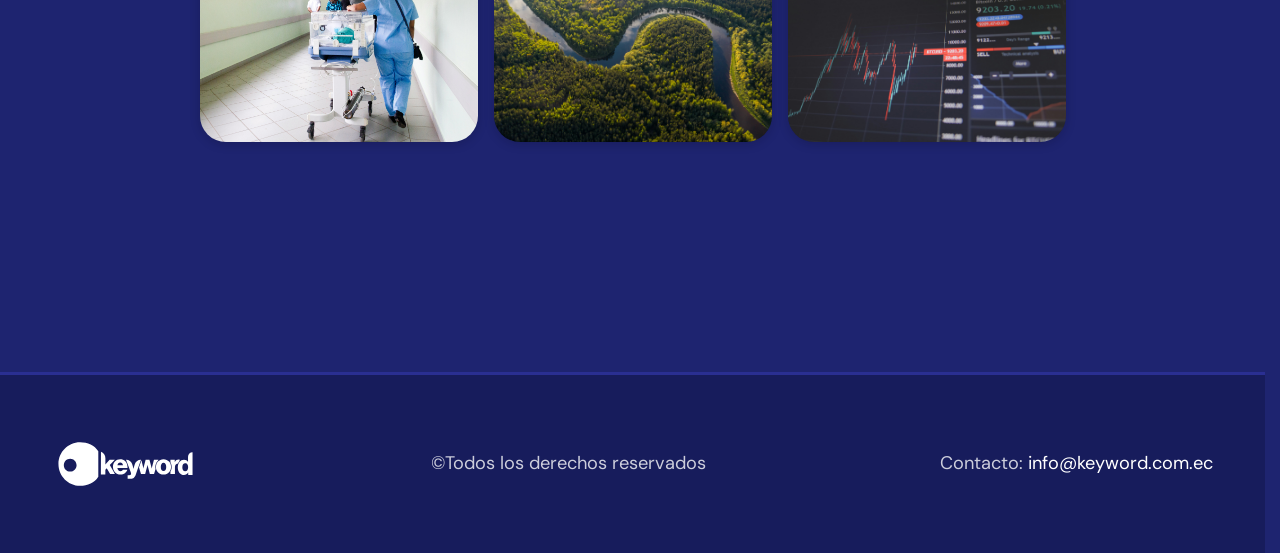
==== commit 1d014c9d: "Add files via upload" ====
--- a/index.html
+++ b/index.html
@@ -47,9 +47,9 @@
       <p class="hero__eyebrow">Resumen ejecutivo</p>
       <h1 class="hero__title" id="titulo-principal">El Plan de Seguridad Integral 2025&ndash;2029</h1>
       <p class="hero__subtitle">
-        Declarado política pública mediante el Decreto N.° 448. Establece
-        6 intereses nacionales, 7 objetivos de seguridad y 65 estrategias con
-        horizonte de ejecución hasta 2029.
+        Declarado política pública mediante el Decreto N.° 448.<br />
+        Establece 6 intereses nacionales, 7 objetivos de seguridad y 65
+        estrategias con horizonte de ejecución hasta 2029.
       </p>
       <div class="hero__meta">
         <span>Vigencia<strong>2025 — 2029</strong></span>
@@ -158,25 +158,106 @@
       </p>
     </header>
 
-    <div class="sysgrid">
-      <article class="sysrole sysrole--dir">
-        <span class="sysrole__label">Dirección y asesoría, planificación y coordinación</span>
-        <p class="sysrole__body">
-          Presidencia de la República, ministerios de Defensa e Interior.
-        </p>
-      </article>
-      <article class="sysrole sysrole--exe">
-        <span class="sysrole__label">Ejecución</span>
-        <p class="sysrole__body">
-          Fuerzas Armadas, Policía Nacional, Cancillería, GAD, SNGR y SNAI.
-        </p>
-      </article>
-      <article class="sysrole sysrole--sup">
-        <span class="sysrole__label">Apoyo especializado</span>
-        <p class="sysrole__body">
-          Centro Nacional de Inteligencia, Dirección Nacional de Movilización,
-          Secretaria de Comunicación, Cancillería, y ECU 911.
-        </p>
+    <div class="sysmap">
+      <article class="sysmap__group sysmap__group--dir">
+        <header class="sysmap__gh">
+          <span class="sysmap__gnum" aria-hidden="true">01</span>
+          <h3 class="sysmap__gtitle">Organismos de planificación y coordinación</h3>
+        </header>
+        <div class="sysmap__cols" aria-hidden="true">
+          <span>Acción</span><span>Organismos</span>
+        </div>
+        <div class="sysmap__row">
+          <span class="sysmap__action">Coordinador de Seguridad Pública y del Estado</span>
+          <ul class="sysmap__orgs">
+            <li>Ministerio de Defensa</li>
+            <li>Ministerio del Interior</li>
+          </ul>
+        </div>
+      </article>
+
+      <article class="sysmap__group sysmap__group--exe">
+        <header class="sysmap__gh">
+          <span class="sysmap__gnum" aria-hidden="true">02</span>
+          <h3 class="sysmap__gtitle">Organismos ejecutores</h3>
+        </header>
+        <div class="sysmap__cols" aria-hidden="true">
+          <span>Acciones</span><span>Organismos</span>
+        </div>
+        <div class="sysmap__row">
+          <span class="sysmap__action">Defensa</span>
+          <ul class="sysmap__orgs">
+            <li>Ministerio de Defensa</li>
+            <li>Ministerio de Relaciones Exteriores y Movilidad Humana</li>
+            <li>Fuerzas Armadas</li>
+          </ul>
+        </div>
+        <div class="sysmap__row">
+          <span class="sysmap__action">Seguridad ciudadana, protección interna y orden público</span>
+          <ul class="sysmap__orgs">
+            <li>Ministerio del Interior</li>
+            <li>Policía Nacional</li>
+          </ul>
+        </div>
+        <div class="sysmap__row">
+          <span class="sysmap__action">Prevención</span>
+          <ul class="sysmap__orgs">
+            <li>Gobiernos Autónomos Descentralizados</li>
+            <li>Todas las instituciones del Estado</li>
+          </ul>
+        </div>
+        <div class="sysmap__row">
+          <span class="sysmap__action">Gestión integral de riesgos</span>
+          <ul class="sysmap__orgs">
+            <li>Secretaría Nacional de Gestión de Riesgos</li>
+          </ul>
+        </div>
+        <div class="sysmap__row">
+          <span class="sysmap__action">Gestión penitenciaria</span>
+          <ul class="sysmap__orgs">
+            <li>Servicio Nacional de Atención Integral a Personas Adultas Privadas de la Libertad y a Adolescentes Infractores (SNAI)</li>
+          </ul>
+        </div>
+      </article>
+
+      <article class="sysmap__group sysmap__group--sup">
+        <header class="sysmap__gh">
+          <span class="sysmap__gnum" aria-hidden="true">03</span>
+          <h3 class="sysmap__gtitle">Organismos especializados de apoyo</h3>
+        </header>
+        <div class="sysmap__cols" aria-hidden="true">
+          <span>Acciones</span><span>Organismos</span>
+        </div>
+        <div class="sysmap__row">
+          <span class="sysmap__action">Inteligencia Nacional</span>
+          <ul class="sysmap__orgs">
+            <li>Centro Nacional de Inteligencia</li>
+          </ul>
+        </div>
+        <div class="sysmap__row">
+          <span class="sysmap__action">Movilización Nacional</span>
+          <ul class="sysmap__orgs">
+            <li>Dirección Nacional de Movilización</li>
+          </ul>
+        </div>
+        <div class="sysmap__row">
+          <span class="sysmap__action">Cooperación Internacional</span>
+          <ul class="sysmap__orgs">
+            <li>Ministerio de Relaciones Exteriores y Movilidad Humana</li>
+          </ul>
+        </div>
+        <div class="sysmap__row">
+          <span class="sysmap__action">Comunicación Estratégica</span>
+          <ul class="sysmap__orgs">
+            <li>Secretaría General de Comunicación de la Presidencia</li>
+          </ul>
+        </div>
+        <div class="sysmap__row">
+          <span class="sysmap__action">Gestión de atención a la Emergencia</span>
+          <ul class="sysmap__orgs">
+            <li>Servicio Integrado de Seguridad ECU911</li>
+          </ul>
+        </div>
       </article>
     </div>
 
--- a/css/styles.css
+++ b/css/styles.css
@@ -546,6 +546,121 @@
   line-height: 1.55;
   color: var(--t-90);
   padding-left: var(--s-2);
+}
+
+/* ----------------------------------------------------------
+   Mapa de organismos — las 3 tablas del Sistema de Seguridad
+   (Planificación y coordinación · Ejecutores · Especializados
+   de apoyo). Cada grupo mapea Acción(es) → Organismos.
+   ---------------------------------------------------------- */
+.sysmap {
+  display: grid;
+  gap: var(--s-3);
+}
+.sysmap__group {
+  position: relative;
+  border-radius: var(--r-lg);
+  border: 1px solid var(--t-10);
+  background: var(--t-08);
+  padding: var(--s-5);
+  overflow: hidden;
+  isolation: isolate;
+}
+.sysmap__group::before {
+  content: "";
+  position: absolute; inset: 0 auto 0 0;
+  width: 4px;
+  background: var(--sys-accent, var(--orange));
+}
+.sysmap__group--dir { --sys-accent: var(--obj-1); }
+.sysmap__group--exe { --sys-accent: var(--obj-2); }
+.sysmap__group--sup { --sys-accent: var(--obj-7); }
+
+.sysmap__gh {
+  display: flex;
+  align-items: baseline;
+  gap: var(--s-2);
+  margin: 0 0 var(--s-3);
+  padding-left: var(--s-2);
+}
+.sysmap__gnum {
+  font-size: var(--fs-md);
+  font-weight: 700;
+  color: transparent;
+  -webkit-text-stroke: 1.2px var(--sys-accent);
+  letter-spacing: 0.03em;
+}
+.sysmap__gtitle {
+  margin: 0;
+  font-size: var(--fs-md);
+  font-weight: 700;
+  line-height: 1.2;
+  letter-spacing: -0.01em;
+  color: var(--white);
+}
+
+.sysmap__cols {
+  display: grid;
+  grid-template-columns: minmax(0, 0.85fr) minmax(0, 1.4fr);
+  gap: var(--s-4);
+  padding: 0 var(--s-2) var(--s-2);
+  border-bottom: 1px solid var(--t-10);
+  font-size: var(--fs-xs);
+  text-transform: uppercase;
+  letter-spacing: 0.09em;
+  font-weight: 600;
+  color: var(--t-40);
+}
+
+.sysmap__row {
+  display: grid;
+  grid-template-columns: minmax(0, 0.85fr) minmax(0, 1.4fr);
+  gap: var(--s-4);
+  align-items: start;
+  padding: var(--s-3) var(--s-2);
+  border-bottom: 1px solid var(--t-10);
+}
+.sysmap__row:last-child { border-bottom: 0; padding-bottom: 0; }
+
+.sysmap__action {
+  font-size: var(--fs-sm);
+  font-weight: 600;
+  line-height: 1.4;
+  color: var(--white);
+}
+.sysmap__orgs {
+  list-style: none;
+  margin: 0; padding: 0;
+  display: flex;
+  flex-wrap: wrap;
+  gap: 0.4rem;
+}
+.sysmap__orgs li {
+  display: inline-flex;
+  align-items: center;
+  gap: 0.45rem;
+  font-size: var(--fs-xs);
+  line-height: 1.3;
+  color: var(--t-90);
+  background: var(--t-08);
+  border: 1px solid var(--t-15);
+  border-radius: 999px;
+  padding: 0.34rem 0.72rem 0.34rem 0.6rem;
+}
+.sysmap__orgs li::before {
+  content: "";
+  flex: none;
+  width: 6px; height: 6px;
+  border-radius: 50%;
+  background: var(--sys-accent, var(--orange));
+}
+
+@media (max-width: 620px) {
+  .sysmap__cols { display: none; }
+  .sysmap__row {
+    grid-template-columns: 1fr;
+    gap: var(--s-2);
+  }
 }
 
 .sysprinciples {
@@ -1433,7 +1548,15 @@
   display: grid;
   place-items: center;
 }
-.stbl__glyph svg { width: 24px; height: 24px; }
+.stbl__glyph svg {
+  width: 24px; height: 24px;
+  /* Neutraliza la herencia del diseño de tarjetas (.strat__glyph):
+     dentro de la tabla el ícono va centrado, opaco y sin flotar. */
+  float: none;
+  margin: 0;
+  opacity: 1;
+  shape-outside: none;
+}
 .stbl__text {
   margin: 0;
   font-size: var(--fs-base);
